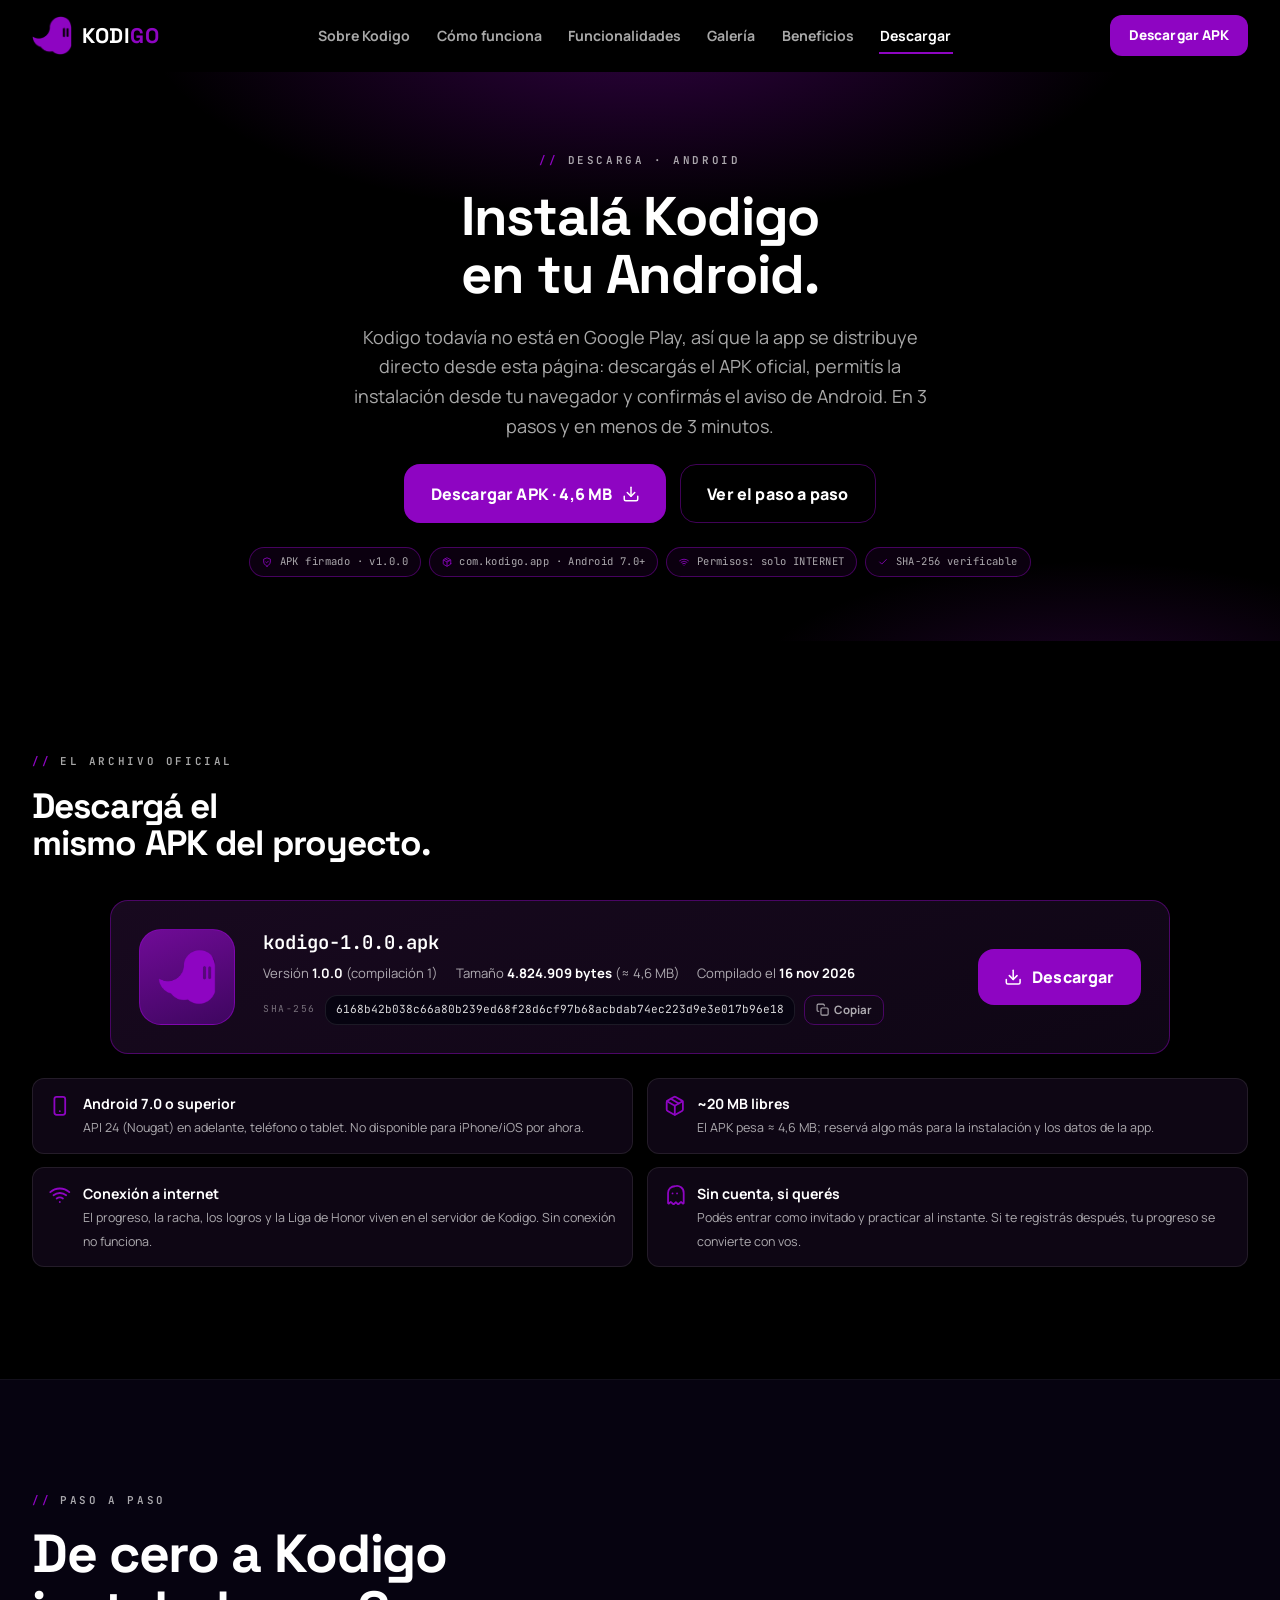
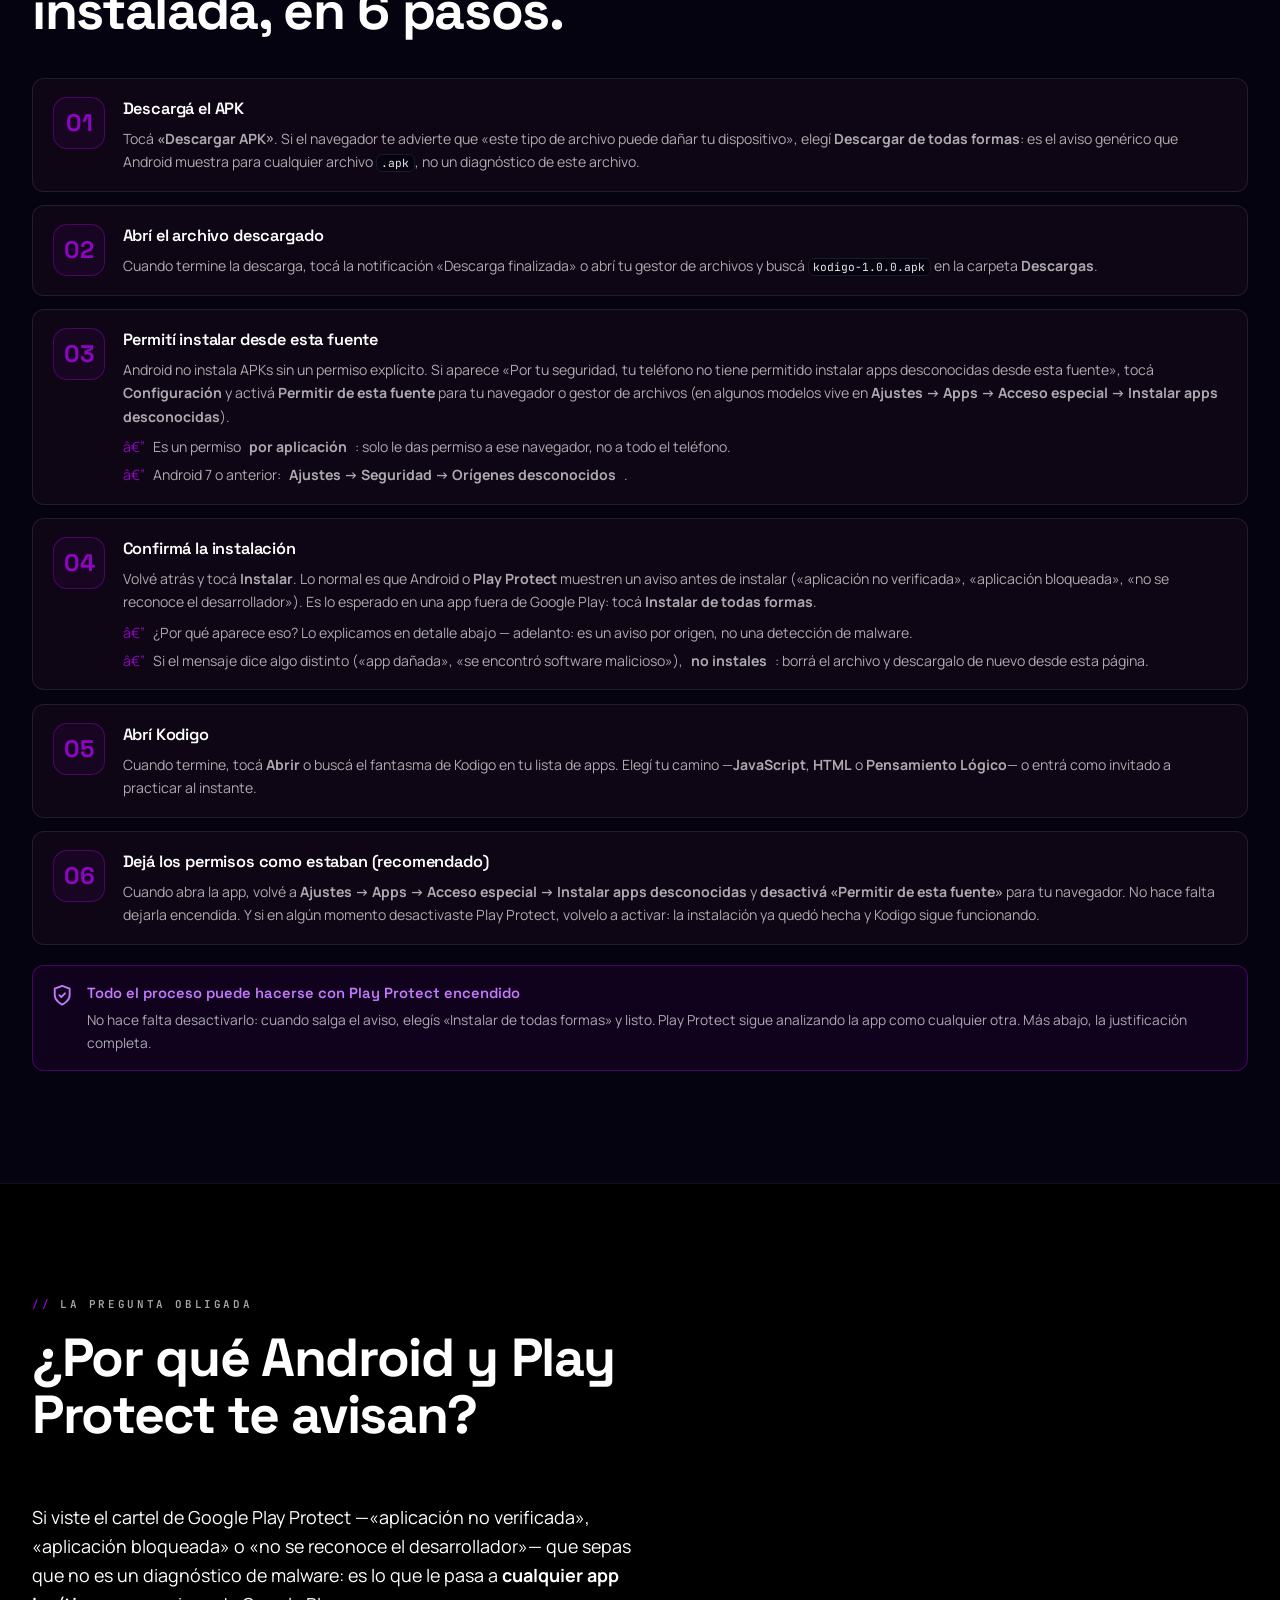
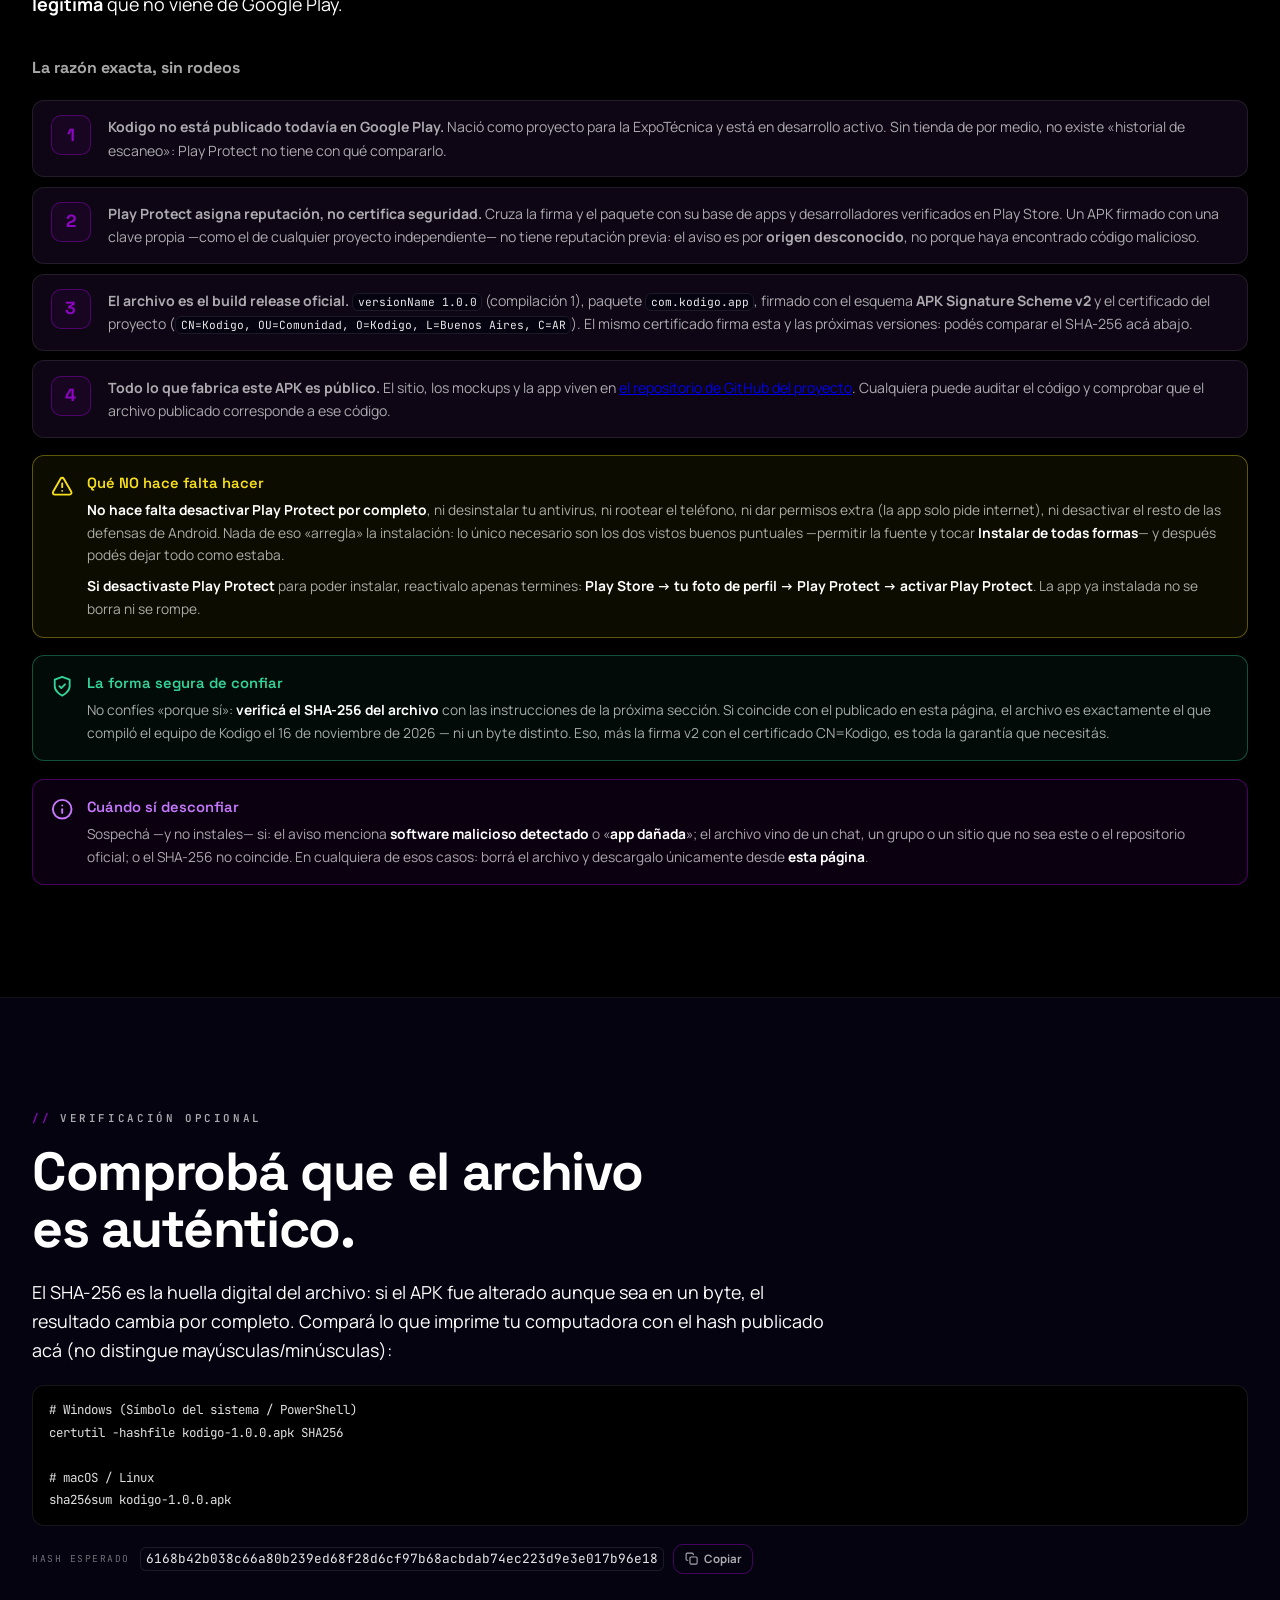
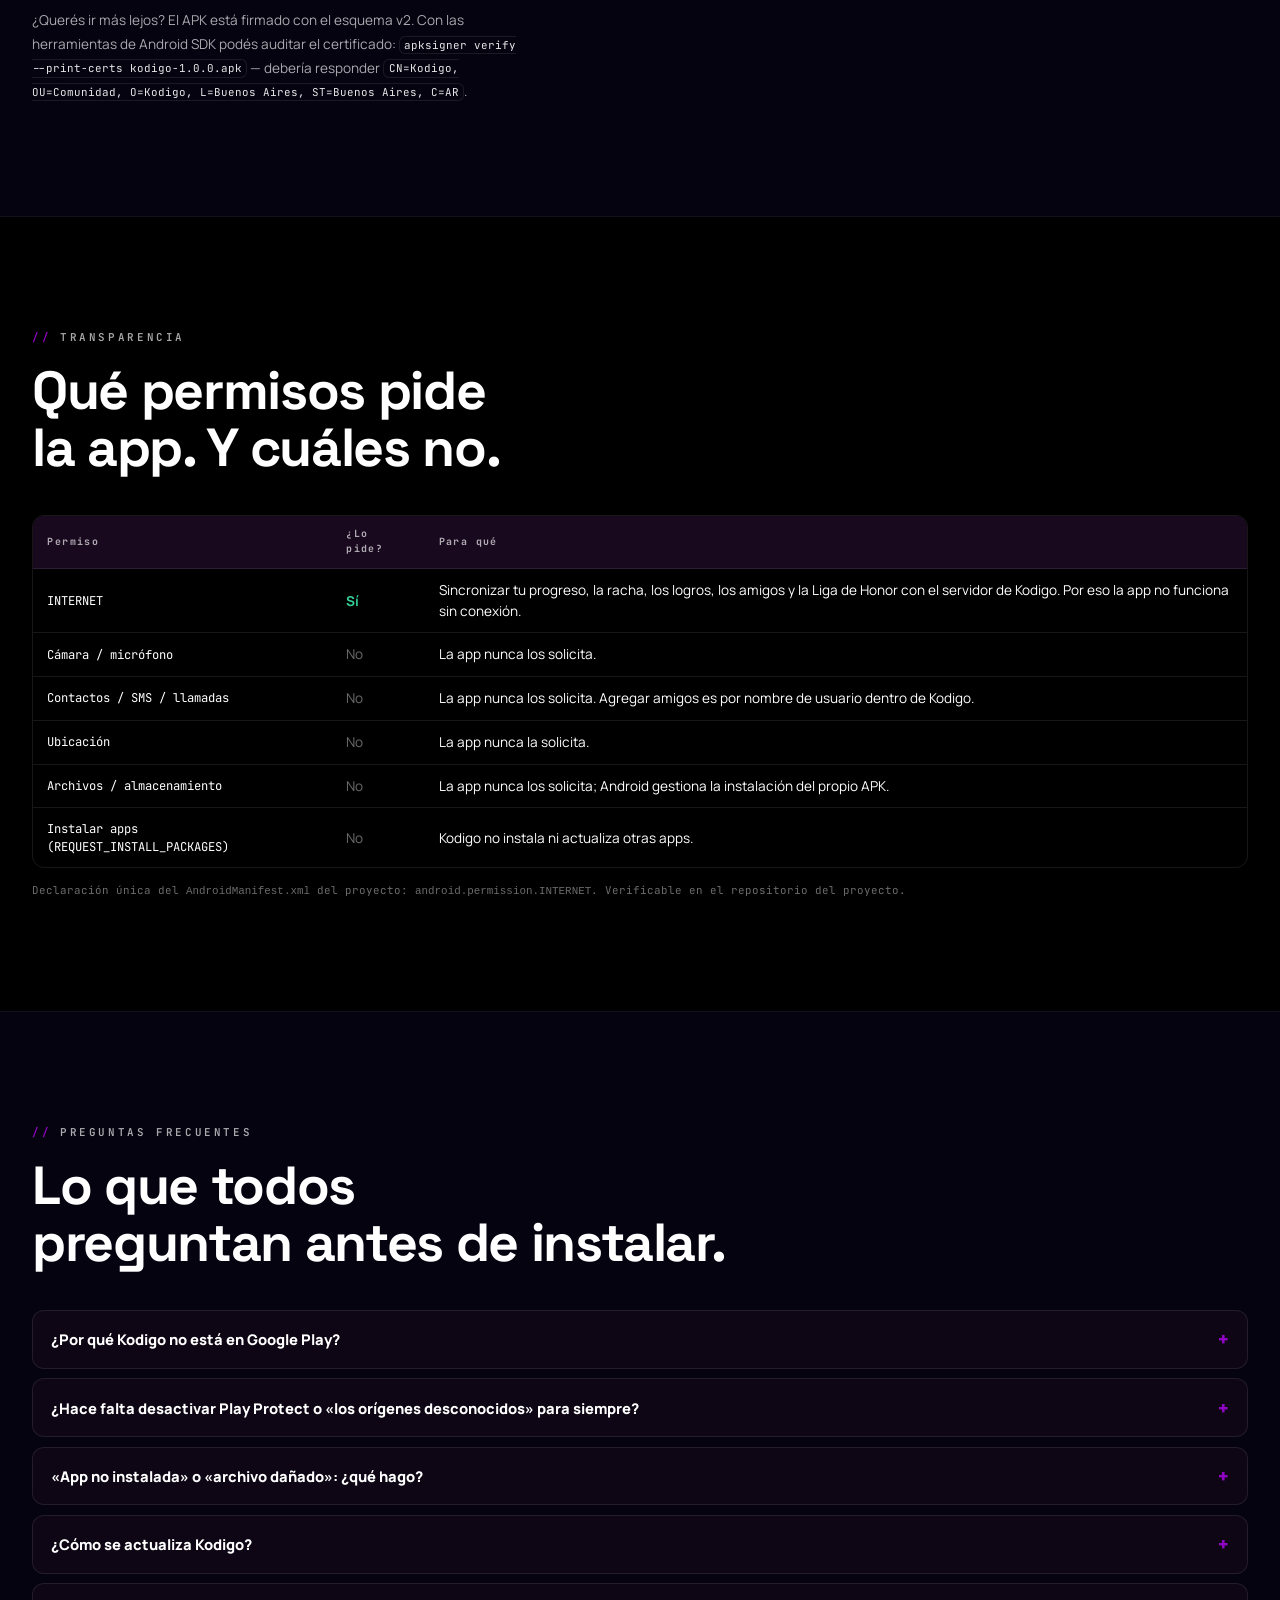
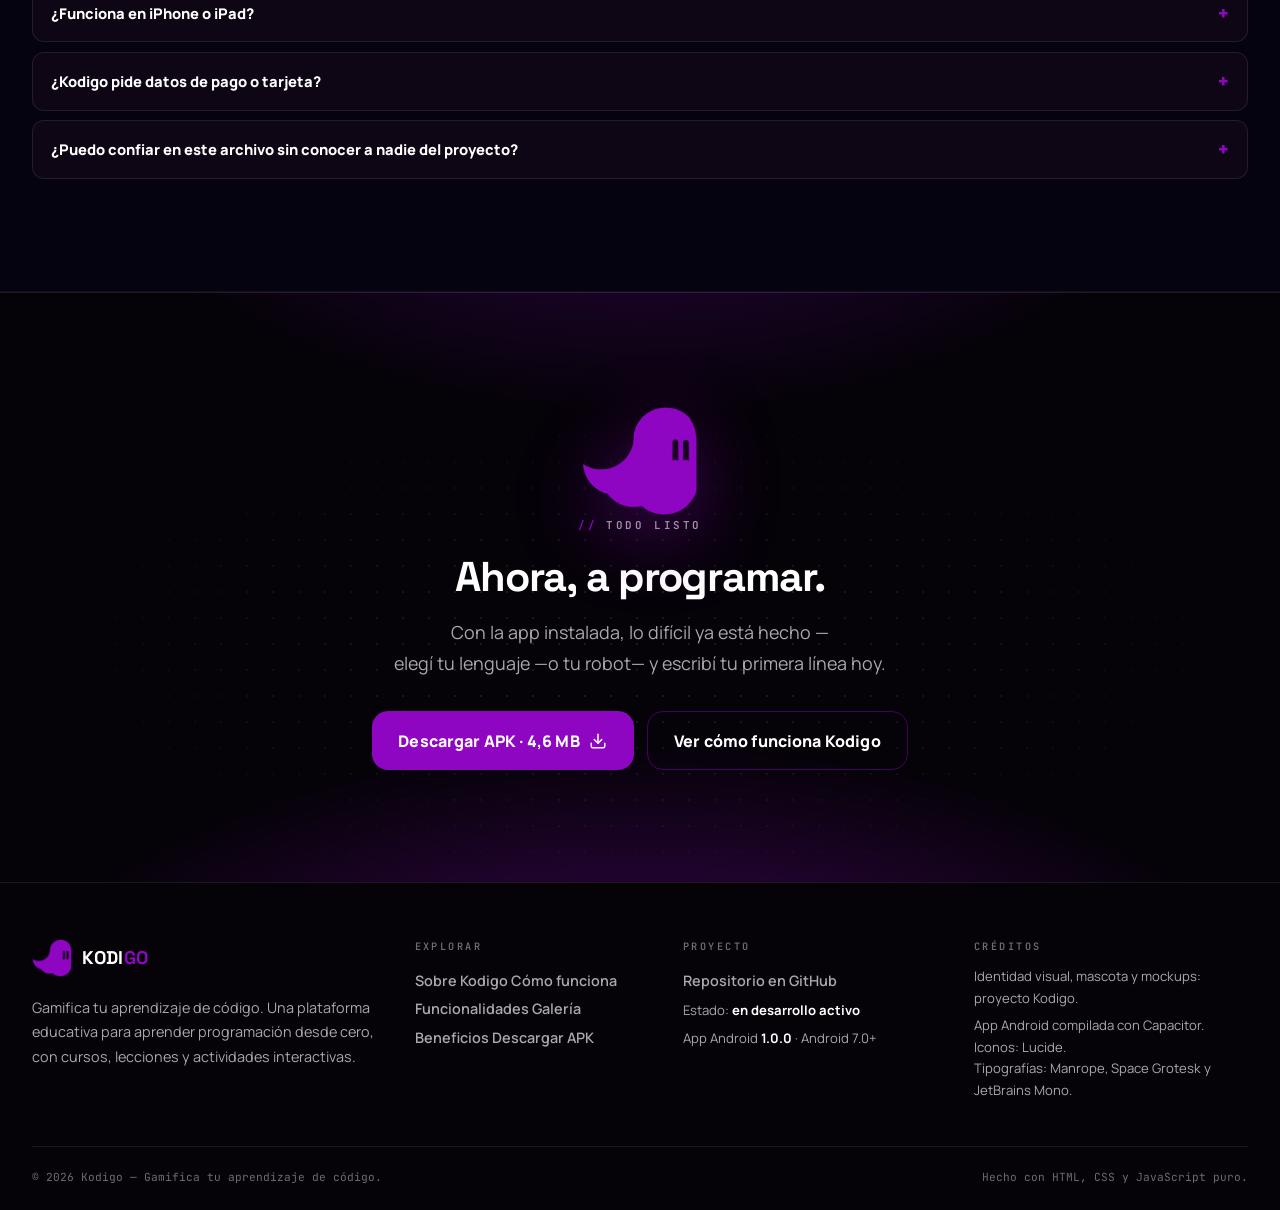
==== descarga.html @ aeedf20e "apk y readme" ====
<!doctype html>
<html lang="es">
  <head>
    <meta charset="utf-8" />
    <meta name="viewport" content="width=device-width, initial-scale=1" />
    <title>Descargar Kodigo para Android — Instalar el APK paso a paso</title>
    <meta
      name="description"
      content="Descargá el APK oficial de Kodigo 1.0.0 para Android y aprendé cómo instalarlo paso a paso: permisos de origen desconocido, aviso de Play Protect y cómo verificarlo con SHA-256."
    />
    <meta name="theme-color" content="#000000" />
    <link rel="icon" type="image/png" href="assets/img/kodigo-ghost.png" />

    <!-- Open Graph -->
    <meta property="og:title" content="Descargar Kodigo para Android — APK 1.0.0" />
    <meta
      property="og:description"
      content="Instalá Kodigo en tu Android en 3 pasos: descargá el APK oficial, permití la instalación desde tu navegador y confirmá el aviso de Play Protect. Incluye SHA-256 del archivo."
    />
    <meta property="og:type" content="website" />
    <meta property="og:image" content="assets/img/kodigo-ghost.png" />

    <!-- Tipografías (mismas que la app: Manrope, Space Grotesk y JetBrains Mono) -->
    <link rel="preconnect" href="https://fonts.googleapis.com" />
    <link rel="preconnect" href="https://fonts.gstatic.com" crossorigin />
    <link
      href="https://fonts.googleapis.com/css2?family=Manrope:wght@400;500;600;700;800&family=JetBrains+Mono:wght@400;600&family=Space+Grotesk:wght@500;600;700&display=swap"
      rel="stylesheet"
    />

    <link rel="stylesheet" href="css/styles.css" />
  </head>

  <body>
    <a class="skip-link" href="#contenido">Saltar al contenido principal</a>

    <!-- ════════════ A. NAVBAR ════════════ -->
    <header class="navbar" id="navbar">
      <div class="container navbar-inner">
        <a class="brand" href="index.html#inicio" aria-label="Kodigo — ir al inicio">
          <img class="brand-ghost" src="assets/img/kodigo-ghost.png" alt="" width="40" height="38" />
          <span class="brand-word">KODI<span>GO</span></span>
        </a>

        <nav class="nav-links" id="nav-links" aria-label="Navegación principal">
          <a href="index.html#sobre">Sobre Kodigo</a>
          <a href="index.html#como-funciona">Cómo funciona</a>
          <a href="index.html#funcionalidades">Funcionalidades</a>
          <a href="index.html#galeria">Galería</a>
          <a href="index.html#beneficios">Beneficios</a>
          <a href="descarga.html" class="is-active" aria-current="page">Descargar</a>
        </nav>

        <div class="nav-actions">
          <a class="btn btn-primary btn-sm nav-cta" href="#apk">Descargar APK</a>
          <button
            class="nav-toggle"
            id="nav-toggle"
            type="button"
            aria-expanded="false"
            aria-controls="nav-links"
            aria-label="Abrir menú"
          >
            <span class="nav-toggle-bar"></span>
            <span class="nav-toggle-bar"></span>
            <span class="nav-toggle-bar"></span>
          </button>
        </div>
      </div>
    </header>

    <main id="contenido">
      <!-- ════════════ B. HERO DE DESCARGA ════════════ -->
      <section class="download-hero" aria-label="Descargar Kodigo para Android">
        <div class="container download-inner">
          <p class="eyebrow eyebrow-center"><span class="eyebrow-mark">//</span> DESCARGA · ANDROID</p>
          <h1 class="download-title">Instalá Kodigo<br />en tu Android.</h1>
          <p class="download-sub">
            Kodigo todavía no está en Google Play, así que la app se distribuye directo desde esta
            página: descargás el APK oficial, permitís la instalación desde tu navegador y confirmás
            el aviso de Android. En 3 pasos y en menos de 3 minutos.
          </p>
          <div class="download-ctas">
            <a class="btn btn-primary btn-lg" href="descargas/kodigo-1.0.0.apk" download="kodigo-1.0.0.apk">
              Descargar APK · 4,6 MB
              <svg width="18" height="18" viewBox="0 0 24 24" fill="none" stroke="currentColor" stroke-width="2" stroke-linecap="round" stroke-linejoin="round" aria-hidden="true"><path d="M21 15v4a2 2 0 0 1-2 2H5a2 2 0 0 1-2-2v-4"/><path d="m7 10 5 5 5-5"/><path d="M12 15V3"/></svg>
            </a>
            <a class="btn btn-ghost btn-lg" href="#pasos">Ver el paso a paso</a>
          </div>
          <ul class="download-badges" aria-label="Garantías del archivo">
            <li class="dl-badge"><i data-lucide="shield-check"></i>APK firmado · v1.0.0</li>
            <li class="dl-badge"><i data-lucide="package"></i>com.kodigo.app · Android 7.0+</li>
            <li class="dl-badge"><i data-lucide="wifi"></i>Permisos: solo INTERNET</li>
            <li class="dl-badge"><i data-lucide="check"></i>SHA-256 verificable</li>
          </ul>
        </div>
      </section>

      <!-- ════════════ C. EL ARCHIVO ════════════ -->
      <section class="section" id="apk" aria-labelledby="apk-title">
        <div class="container">
          <p class="eyebrow"><span class="eyebrow-mark">//</span> EL ARCHIVO OFICIAL</p>
          <h2 class="section-title" id="apk-title" style="font-size: clamp(1.6rem, 3vw, 2.2rem)">Descargá el<br />mismo APK del proyecto.</h2>

          <figure class="file-card">
            <div class="file-icon" aria-hidden="true">
              <img src="assets/img/kodigo-ghost.png" alt="" width="58" height="55" />
            </div>
            <div>
              <p class="file-name">kodigo-1.0.0.apk</p>
              <div class="file-meta">
                <span>Versión <strong>1.0.0</strong> (compilación 1)</span>
                <span>Tamaño <strong>4.824.909 bytes</strong> (≈ 4,6 MB)</span>
                <span>Compilado el <strong>16 nov 2026</strong></span>
              </div>
              <div class="file-hash-row">
                <span class="file-hash-label">SHA-256</span>
                <code class="file-hash" id="apk-hash">6168b42b038c66a80b239ed68f28d6cf97b68acbdab74ec223d9e3e017b96e18</code>
                <button class="copy-btn" type="button" data-copy="6168b42b038c66a80b239ed68f28d6cf97b68acbdab74ec223d9e3e017b96e18" aria-label="Copiar el SHA-256 del APK">
                  <i data-lucide="copy"></i><span class="copy-label">Copiar</span>
                </button>
              </div>
            </div>
            <a class="btn btn-primary btn-lg" href="descargas/kodigo-1.0.0.apk" download="kodigo-1.0.0.apk">
              <i data-lucide="download"></i>
              Descargar
            </a>
          </figure>

          <div class="req-grid" aria-label="Requisitos" style="margin-top: 1.5rem">
            <div class="req-card">
              <i data-lucide="smartphone"></i>
              <div><strong>Android 7.0 o superior</strong><span>API 24 (Nougat) en adelante, teléfono o tablet. No disponible para iPhone/iOS por ahora.</span></div>
            </div>
            <div class="req-card">
              <i data-lucide="package"></i>
              <div><strong>~20 MB libres</strong><span>El APK pesa ≈ 4,6 MB; reservá algo más para la instalación y los datos de la app.</span></div>
            </div>
            <div class="req-card">
              <i data-lucide="wifi"></i>
              <div><strong>Conexión a internet</strong><span>El progreso, la racha, los logros y la Liga de Honor viven en el servidor de Kodigo. Sin conexión no funciona.</span></div>
            </div>
            <div class="req-card">
              <i data-lucide="ghost"></i>
              <div><strong>Sin cuenta, si querés</strong><span>Podés entrar como invitado y practicar al instante. Si te registrás después, tu progreso se convierte con vos.</span></div>
            </div>
          </div>
        </div>
      </section>

      <!-- ════════════ D. PASOS ════════════ -->
      <section class="section section-alt" id="pasos" aria-labelledby="pasos-title">
        <div class="container">
          <p class="eyebrow"><span class="eyebrow-mark">//</span> PASO A PASO</p>
          <h2 class="section-title" id="pasos-title">De cero a Kodigo<br />instalada, en 6 pasos.</h2>

          <ol class="steps" style="margin-top: clamp(1.5rem, 3vw, 2.5rem)">
            <li class="step">
              <span class="step-num">01</span>
              <div>
                <h3>Descargá el APK</h3>
                <p>
                  Tocá <strong>«Descargar APK»</strong>. Si el navegador te advierte que
                  «este tipo de archivo puede dañar tu dispositivo», elegí
                  <strong>Descargar de todas formas</strong>: es el aviso genérico que Android muestra
                  para cualquier archivo <code>.apk</code>, no un diagnóstico de este archivo.
                </p>
              </div>
            </li>
            <li class="step">
              <span class="step-num">02</span>
              <div>
                <h3>Abrí el archivo descargado</h3>
                <p>
                  Cuando termine la descarga, tocá la notificación «Descarga finalizada» o abrí tu
                  gestor de archivos y buscá <code>kodigo-1.0.0.apk</code> en la carpeta
                  <strong>Descargas</strong>.
                </p>
              </div>
            </li>
            <li class="step">
              <span class="step-num">03</span>
              <div>
                <h3>Permití instalar desde esta fuente</h3>
                <p>
                  Android no instala APKs sin un permiso explícito. Si aparece «Por tu seguridad,
                  tu teléfono no tiene permitido instalar apps desconocidas desde esta fuente»,
                  tocá <strong>Configuración</strong> y activá <strong>Permitir de esta fuente</strong>
                  para tu navegador o gestor de archivos (en algunos modelos vive en
                  <strong>Ajustes → Apps → Acceso especial → Instalar apps desconocidas</strong>).
                </p>
                <ul>
                  <li>Es un permiso <strong>por aplicación</strong>: solo le das permiso a ese navegador, no a todo el teléfono.</li>
                  <li>Android 7 o anterior: <strong>Ajustes → Seguridad → Orígenes desconocidos</strong>.</li>
                </ul>
              </div>
            </li>
            <li class="step">
              <span class="step-num">04</span>
              <div>
                <h3>Confirmá la instalación</h3>
                <p>
                  Volvé atrás y tocá <strong>Instalar</strong>. Lo normal es que Android o
                  <strong>Play Protect</strong> muestren un aviso antes de instalar
                  («aplicación no verificada», «aplicación bloqueada», «no se reconoce el
                  desarrollador»). Es lo esperado en una app fuera de Google Play: tocá
                  <strong>Instalar de todas formas</strong>.
                </p>
                <ul>
                  <li>¿Por qué aparece eso? Lo explicamos en detalle abajo — adelanto: es un aviso por origen, no una detección de malware.</li>
                  <li>Si el mensaje dice algo distinto («app dañada», «se encontró software malicioso»), <strong>no instales</strong>: borrá el archivo y descargalo de nuevo desde esta página.</li>
                </ul>
              </div>
            </li>
            <li class="step">
              <span class="step-num">05</span>
              <div>
                <h3>Abrí Kodigo</h3>
                <p>
                  Cuando termine, tocá <strong>Abrir</strong> o buscá el fantasma de Kodigo en tu
                  lista de apps. Elegí tu camino —<strong>JavaScript</strong>, <strong>HTML</strong> o
                  <strong>Pensamiento Lógico</strong>— o entrá como invitado a practicar al instante.
                </p>
              </div>
            </li>
            <li class="step">
              <span class="step-num">06</span>
              <div>
                <h3>Dejá los permisos como estaban (recomendado)</h3>
                <p>
                  Cuando abra la app, volvé a <strong>Ajustes → Apps → Acceso especial → Instalar apps
                  desconocidas</strong> y <strong>desactivá «Permitir de esta fuente»</strong> para tu
                  navegador. No hace falta dejarla encendida. Y si en algún momento desactivaste Play
                  Protect, volvelo a activar: la instalación ya quedó hecha y Kodigo sigue funcionando.
                </p>
              </div>
            </li>
          </ol>

          <div class="callout callout-info" style="margin-top: 1.25rem">
            <i data-lucide="shield-check"></i>
            <div>
              <strong class="callout-title">Todo el proceso puede hacerse con Play Protect encendido</strong>
              <p>
                No hace falta desactivarlo: cuando salga el aviso, elegís «Instalar de todas formas» y
                listo. Play Protect sigue analizando la app como cualquier otra. Más abajo, la
                justificación completa.
              </p>
            </div>
          </div>
        </div>
      </section>

      <!-- ════════════ E. PLAY PROTECT ════════════ -->
      <section class="section" id="play-protect" aria-labelledby="pp-title">
        <div class="container">
          <p class="eyebrow"><span class="eyebrow-mark">//</span> LA PREGUNTA OBLIGADA</p>
          <h2 class="section-title" id="pp-title">¿Por qué Android y Play<br />Protect te avisan?</h2>

          <div class="desc-stack" style="margin-top: clamp(1.5rem, 3vw, 2.5rem)">
            <p class="lead">
              Si viste el cartel de Google Play Protect —«aplicación no verificada», «aplicación
              bloqueada» o «no se reconoce el desarrollador»— que sepas que no es un diagnóstico de
              malware: es lo que le pasa a <strong>cualquier app legítima</strong> que no viene de
              Google Play.
            </p>

            <h3 class="body-text" style="font-size: 1rem; font-family: var(--font-brand)">La razón exacta, sin rodeos</h3>
            <ol class="steps" style="gap: 0.6rem">
              <li class="step" style="grid-template-columns: 40px minmax(0, 1fr); padding: 0.9rem 1.1rem">
                <span class="step-num" style="height: 40px; font-size: 1.1rem; border-radius: 10px">1</span>
                <p><strong>Kodigo no está publicado todavía en Google Play.</strong> Nació como proyecto para la ExpoTécnica y está en desarrollo activo. Sin tienda de por medio, no existe «historial de escaneo»: Play Protect no tiene con qué compararlo.</p>
              </li>
              <li class="step" style="grid-template-columns: 40px minmax(0, 1fr); padding: 0.9rem 1.1rem">
                <span class="step-num" style="height: 40px; font-size: 1.1rem; border-radius: 10px">2</span>
                <p><strong>Play Protect asigna reputación, no certifica seguridad.</strong> Cruza la firma y el paquete con su base de apps y desarrolladores verificados en Play Store. Un APK firmado con una clave propia —como el de cualquier proyecto independiente— no tiene reputación previa: el aviso es por <strong>origen desconocido</strong>, no porque haya encontrado código malicioso.</p>
              </li>
              <li class="step" style="grid-template-columns: 40px minmax(0, 1fr); padding: 0.9rem 1.1rem">
                <span class="step-num" style="height: 40px; font-size: 1.1rem; border-radius: 10px">3</span>
                <p><strong>El archivo es el build release oficial.</strong> <code>versionName 1.0.0</code> (compilación 1), paquete <code>com.kodigo.app</code>, firmado con el esquema <strong>APK Signature Scheme v2</strong> y el certificado del proyecto (<code>CN=Kodigo, OU=Comunidad, O=Kodigo, L=Buenos Aires, C=AR</code>). El mismo certificado firma esta y las próximas versiones: podés comparar el SHA-256 acá abajo.</p>
              </li>
              <li class="step" style="grid-template-columns: 40px minmax(0, 1fr); padding: 0.9rem 1.1rem">
                <span class="step-num" style="height: 40px; font-size: 1.1rem; border-radius: 10px">4</span>
                <p><strong>Todo lo que fabrica este APK es público.</strong> El sitio, los mockups y la app viven en <a href="https://github.com/MaiteVazquez8/KodiGo-website" target="_blank" rel="noopener noreferrer">el repositorio de GitHub del proyecto</a>. Cualquiera puede auditar el código y comprobar que el archivo publicado corresponde a ese código.</p>
              </li>
            </ol>

            <div class="callout callout-warn">
              <i data-lucide="alert-triangle"></i>
              <div>
                <strong class="callout-title">Qué NO hace falta hacer</strong>
                <p>
                  <strong>No hace falta desactivar Play Protect por completo</strong>, ni desinstalar tu
                  antivirus, ni rootear el teléfono, ni dar permisos extra (la app solo pide internet),
                  ni desactivar el resto de las defensas de Android. Nada de eso «arregla» la instalación:
                  lo único necesario son los dos vistos buenos puntuales —permitir la fuente y tocar
                  <strong>Instalar de todas formas</strong>— y después podés dejar todo como estaba.
                </p>
                <p>
                  <strong>Si desactivaste Play Protect</strong> para poder instalar, reactivalo apenas
                  termines: <strong>Play Store → tu foto de perfil → Play Protect → activar Play Protect</strong>.
                  La app ya instalada no se borra ni se rompe.
                </p>
              </div>
            </div>

            <div class="callout callout-safe">
              <i data-lucide="shield-check"></i>
              <div>
                <strong class="callout-title">La forma segura de confiar</strong>
                <p>
                  No confíes «porque sí»: <strong>verificá el SHA-256 del archivo</strong> con las
                  instrucciones de la próxima sección. Si coincide con el publicado en esta página, el
                  archivo es exactamente el que compiló el equipo de Kodigo el 16 de noviembre de 2026 —
                  ni un byte distinto. Eso, más la firma v2 con el certificado CN=Kodigo, es toda la
                  garantía que necesitás.
                </p>
              </div>
            </div>

            <div class="callout callout-info">
              <i data-lucide="info"></i>
              <div>
                <strong class="callout-title">Cuándo sí desconfiar</strong>
                <p>
                  Sospechá —y no instales— si: el aviso menciona <strong>software malicioso detectado</strong>
                  o «<strong>app dañada</strong>»; el archivo vino de un chat, un grupo o un sitio que no sea
                  este o el repositorio oficial; o el SHA-256 no coincide. En cualquiera de esos casos:
                  borrá el archivo y descargalo únicamente desde <strong>esta página</strong>.
                </p>
              </div>
            </div>
          </div>
        </div>
      </section>

      <!-- ════════════ F. VERIFICAR ════════════ -->
      <section class="section section-alt" id="verificar" aria-labelledby="verificar-title">
        <div class="container">
          <p class="eyebrow"><span class="eyebrow-mark">//</span> VERIFICACIÓN OPCIONAL</p>
          <h2 class="section-title" id="verificar-title">Comprobá que el archivo<br />es auténtico.</h2>

          <p class="lead" style="margin-top: 1.25rem; max-width: 72ch">
            El SHA-256 es la huella digital del archivo: si el APK fue alterado aunque sea en un byte,
            el resultado cambia por completo. Compará lo que imprime tu computadora con el hash publicado
            acá (no distingue mayúsculas/minúsculas):
          </p>

          <div class="desc-stack" style="margin-top: 1.25rem">
            <div class="hash-block"># Windows (Símbolo del sistema / PowerShell)
certutil -hashfile kodigo-1.0.0.apk SHA256

# macOS / Linux
sha256sum kodigo-1.0.0.apk</div>

            <div class="file-hash-row" style="margin-top: 0">
              <span class="file-hash-label">HASH ESPERADO</span>
              <code class="file-hash hash-expected">6168b42b038c66a80b239ed68f28d6cf97b68acbdab74ec223d9e3e017b96e18</code>
              <button class="copy-btn" type="button" data-copy="6168b42b038c66a80b239ed68f28d6cf97b68acbdab74ec223d9e3e017b96e18" aria-label="Copiar el SHA-256 esperado">
                <i data-lucide="copy"></i><span class="copy-label">Copiar</span>
              </button>
            </div>

            <p class="body-text" style="font-size: 0.85rem">
              ¿Querés ir más lejos? El APK está firmado con el esquema v2. Con las herramientas de
              Android SDK podés auditar el certificado: <code>apksigner verify --print-certs kodigo-1.0.0.apk</code> —
              debería responder <code>CN=Kodigo, OU=Comunidad, O=Kodigo, L=Buenos Aires, ST=Buenos Aires, C=AR</code>.
            </p>
          </div>
        </div>
      </section>

      <!-- ════════════ G. PERMISOS ════════════ -->
      <section class="section" id="permisos" aria-labelledby="permisos-title">
        <div class="container">
          <p class="eyebrow"><span class="eyebrow-mark">//</span> TRANSPARENCIA</p>
          <h2 class="section-title" id="permisos-title">Qué permisos pide<br />la app. Y cuáles no.</h2>

          <div class="table-scroll" style="margin-top: clamp(1.5rem, 3vw, 2.5rem)">
            <table class="perm-table">
              <thead>
                <tr><th scope="col">Permiso</th><th scope="col">¿Lo pide?</th><th scope="col">Para qué</th></tr>
              </thead>
              <tbody>
                <tr>
                  <td>INTERNET</td>
                  <td class="perm-yes">Sí</td>
                  <td>Sincronizar tu progreso, la racha, los logros, los amigos y la Liga de Honor con el servidor de Kodigo. Por eso la app no funciona sin conexión.</td>
                </tr>
                <tr>
                  <td>Cámara / micrófono</td>
                  <td class="perm-no">No</td>
                  <td>La app nunca los solicita.</td>
                </tr>
                <tr>
                  <td>Contactos / SMS / llamadas</td>
                  <td class="perm-no">No</td>
                  <td>La app nunca los solicita. Agregar amigos es por nombre de usuario dentro de Kodigo.</td>
                </tr>
                <tr>
                  <td>Ubicación</td>
                  <td class="perm-no">No</td>
                  <td>La app nunca la solicita.</td>
                </tr>
                <tr>
                  <td>Archivos / almacenamiento</td>
                  <td class="perm-no">No</td>
                  <td>La app nunca los solicita; Android gestiona la instalación del propio APK.</td>
                </tr>
                <tr>
                  <td>Instalar apps (REQUEST_INSTALL_PACKAGES)</td>
                  <td class="perm-no">No</td>
                  <td>Kodigo no instala ni actualiza otras apps.</td>
                </tr>
              </tbody>
            </table>
          </div>
          <p class="galeria-note" style="margin-top: 0.85rem">Declaración única del <code>AndroidManifest.xml</code> del proyecto: <code>android.permission.INTERNET</code>. Verificable en el repositorio del proyecto.</p>
        </div>
      </section>

      <!-- ════════════ H. FAQ ════════════ -->
      <section class="section section-alt" id="faq" aria-labelledby="faq-title">
        <div class="container">
          <p class="eyebrow"><span class="eyebrow-mark">//</span> PREGUNTAS FRECUENTES</p>
          <h2 class="section-title" id="faq-title">Lo que todos<br />preguntan antes de instalar.</h2>

          <div class="faq" style="margin-top: clamp(1.5rem, 3vw, 2.5rem)">
            <details class="faq-item">
              <summary>¿Por qué Kodigo no está en Google Play?</summary>
              <div class="faq-body">
                Todavía no está publicada. Kodigo nació como proyecto para la ExpoTécnica y está en
                desarrollo activo; hoy se distribuye de forma directa desde esta página. El código, los
                mockups y este sitio son públicos en
                <a href="https://github.com/MaiteVazquez8/KodiGo-website" target="_blank" rel="noopener noreferrer">el repositorio de GitHub</a>,
                así que podés auditar de dónde sale el APK. Cuando la app llegue a Play Store, se va a
                poder instalar desde ahí con actualizaciones automáticas.
              </div>
            </details>

            <details class="faq-item">
              <summary>¿Hace falta desactivar Play Protect o «los orígenes desconocidos» para siempre?</summary>
              <div class="faq-body">
                No. La instalación solo necesita dos vistos buenos puntuales: permitir la instalación
                desde la fuente (tu navegador) y confirmar el aviso con «Instalar de todas formas».
                Después podés desactivar «Permitir de esta fuente» y dejar Play Protect encendido.
                Si lo desactivaste, reactivalo: <strong>Play Store → tu foto → Play Protect → activar Play Protect</strong>.
              </div>
            </details>

            <details class="faq-item">
              <summary>«App no instalada» o «archivo dañado»: ¿qué hago?</summary>
              <div class="faq-body">
                Casi siempre la descarga llegó incompleta: borrá el archivo, descargalo de nuevo desde
                esta página y compará el SHA-256 (instrucciones más arriba). Si el hash no coincide, no
                instales nada. Si coincide y el error persiste, desinstalá una copia anterior de Kodigo
                (mismo paquete <code>com.kodigo.app</code>) y reintentá.
              </div>
            </details>

            <details class="faq-item">
              <summary>¿Cómo se actualiza Kodigo?</summary>
              <div class="faq-body">
                Cuando salga una versión nueva, esta página va a ofrecer el APK actualizado. Descargalo
                e instalalo encima de la versión instalada: Android la reconoce como la misma app
                (mismo <code>com.kodigo.app</code>, mismo certificado) y conserva tu progreso.
                Todavía no hay auto-actualización.
              </div>
            </details>

            <details class="faq-item">
              <summary>¿Funciona en iPhone o iPad?</summary>
              <div class="faq-body">
                No por ahora. El APK es exclusivo de Android 7.0 o superior. iOS está en el radar del
                proyecto, sin fecha.
              </div>
            </details>

            <details class="faq-item">
              <summary>¿Kodigo pide datos de pago o tarjeta?</summary>
              <div class="faq-body">
                No. Kodigo es gratis y la descarga no pide datos de pago en ningún momento. Si alguien
                te pide dinero a cambio de «el APK de Kodigo», es una estafa: solo descargá desde esta
                página o desde el repositorio oficial.
              </div>
            </details>

            <details class="faq-item">
              <summary>¿Puedo confiar en este archivo sin conocer a nadie del proyecto?</summary>
              <div class="faq-body">
                Sí, porque no tenés que creer en nuestra palabra: el SHA-256 del archivo está publicado
                en esta página y el hash del APK que descargues tiene que ser exactamente ese. Además,
                la firma v2 con el certificado <code>CN=Kodigo</code> demuestra que el archivo salió del
                keystore del proyecto y no fue re-empaquetado. Es la misma clase de verificación que se
                aplica a cualquier distribución de software fuera de una tienda oficial.
              </div>
            </details>
          </div>
        </div>
      </section>

      <!-- ════════════ I. CTA FINAL ════════════ -->
      <section class="cta-band" aria-labelledby="descarga-cta-title">
        <div class="cta-glow" aria-hidden="true"></div>
        <div class="container cta-inner">
          <img class="cta-ghost" src="assets/img/fantasma-feliz.png" alt="Fantasma Kodigo feliz, la mascota oficial de Kodigo" width="110" height="105" loading="lazy" />
          <p class="eyebrow eyebrow-center"><span class="eyebrow-mark">//</span> TODO LISTO</p>
          <h2 class="cta-title" id="descarga-cta-title" style="font-size: clamp(1.7rem, 4.2vw, 2.6rem)">Ahora, a programar.</h2>
          <p class="cta-sub">
            Con la app instalada, lo difícil ya está hecho —<br />
            elegí tu lenguaje —o tu robot— y escribí tu primera línea hoy.
          </p>
          <div class="cta-actions">
            <a class="btn btn-primary btn-lg" href="descargas/kodigo-1.0.0.apk" download="kodigo-1.0.0.apk">
              Descargar APK · 4,6 MB
              <svg width="18" height="18" viewBox="0 0 24 24" fill="none" stroke="currentColor" stroke-width="2" stroke-linecap="round" stroke-linejoin="round" aria-hidden="true"><path d="M21 15v4a2 2 0 0 1-2 2H5a2 2 0 0 1-2-2v-4"/><path d="m7 10 5 5 5-5"/><path d="M12 15V3"/></svg>
            </a>
            <a class="btn btn-ghost btn-lg" href="index.html#como-funciona">Ver cómo funciona Kodigo</a>
          </div>
        </div>
      </section>
    </main>

    <!-- ════════════ J. FOOTER ════════════ -->
    <footer class="footer" aria-label="Pie de página">
      <div class="container">
        <div class="footer-grid">
          <div class="footer-brand">
            <a class="brand brand-footer" href="index.html#inicio" aria-label="Kodigo — volver al inicio">
              <img class="brand-ghost" src="assets/img/kodigo-ghost.png" alt="" width="36" height="34" />
              <span class="brand-word">KODI<span>GO</span></span>
            </a>
            <p>Gamifica tu aprendizaje de código. Una plataforma educativa para aprender programación desde cero, con cursos, lecciones y actividades interactivas.</p>
          </div>

          <nav class="footer-col" aria-label="Explorar el sitio">
            <p class="footer-heading">EXPLORAR</p>
            <a href="index.html#sobre">Sobre Kodigo</a>
            <a href="index.html#como-funciona">Cómo funciona</a>
            <a href="index.html#funcionalidades">Funcionalidades</a>
            <a href="index.html#galeria">Galería</a>
            <a href="index.html#beneficios">Beneficios</a>
            <a href="descarga.html">Descargar APK</a>
          </nav>

          <div class="footer-col">
            <p class="footer-heading">PROYECTO</p>
            <a href="https://github.com/MaiteVazquez8/KodiGo-website" target="_blank" rel="noopener noreferrer">Repositorio en GitHub</a>
            <p class="footer-fact">Estado: <strong>en desarrollo activo</strong></p>
            <p class="footer-fact">App Android <strong>1.0.0</strong> · Android 7.0+</p>
          </div>

          <div class="footer-col">
            <p class="footer-heading">CRÉDITOS</p>
            <p class="footer-fact">Identidad visual, mascota y mockups:<br />proyecto Kodigo.</p>
            <p class="footer-fact">App Android compilada con Capacitor.<br />Iconos: Lucide.<br />Tipografías: Manrope, Space Grotesk y JetBrains Mono.</p>
          </div>
        </div>

        <div class="footer-bar">
          <p>© <span id="footer-year">2026</span> Kodigo — Gamifica tu aprendizaje de código.</p>
          <p class="footer-made">Hecho con HTML, CSS y JavaScript puro.</p>
        </div>
      </div>
    </footer>

    <!-- Iconos Lucide vía SVG inline (sin dependencias de interfaz) -->
    <script src="js/lucide-lite.js"></script>
    <script src="js/main.js"></script>
  </body>
</html>
---- css/styles.css ----
/* ============================================================
   KODIGO — styles.css
   Identidad: negro #000000 · violeta oscuro #3E065F
   Violeta #700B97 · Púrpura #8E05C2 (+ blanco y transparencias)
   Estética dark, tecnológica y educativa.
   ============================================================ */

:root {
  --k-black: #000000;
  --k-deep: #3e065f;
  --k-violet: #700b97;
  --k-purple: #8e05c2;

  /* Superficies derivadas del tema real de la app (theme.css) */
  --k-surface: #0e0614;
  --k-surface-2: #18091f;
  --k-surface-3: #1f0b29;
  --k-alt: #060310;

  --k-line: rgba(255, 255, 255, 0.09);
  --k-line-strong: rgba(142, 5, 194, 0.45);
  --k-line-purple: rgba(142, 5, 194, 0.65);

  --k-text: #ffffff;
  --k-text-2: rgba(255, 255, 255, 0.66);
  --k-text-3: rgba(255, 255, 255, 0.42);

  --purple-soft: rgba(142, 5, 194, 0.14);
  --purple-softer: rgba(142, 5, 194, 0.08);

  --radius: 18px;
  --radius-sm: 12px;
  --nav-h: 72px;

  --font-body: 'Manrope', system-ui, -apple-system, sans-serif;
  --font-brand: 'Space Grotesk', 'Manrope', sans-serif;
  --font-mono: 'JetBrains Mono', ui-monospace, SFMono-Regular, Menlo, monospace;

  --ease-out: cubic-bezier(0.22, 1, 0.36, 1);
}

/* ---------- Reset ---------- */
*,
*::before,
*::after {
  box-sizing: border-box;
}

html {
  scroll-behavior: smooth;
  scroll-padding-top: calc(var(--nav-h) + 12px);
  -webkit-text-size-adjust: 100%;
}

body {
  margin: 0;
  background: var(--k-black);
  color: var(--k-text);
  font-family: var(--font-body);
  line-height: 1.5;
  -webkit-font-smoothing: antialiased;
  text-rendering: optimizeLegibility;
  overflow-x: hidden;
}

img {
  max-width: 100%;
}

h1,
h2,
h3,
p,
ol,
ul,
figure,
figcaption,
blockquote {
  margin: 0;
}

ol,
ul {
  padding: 0;
  list-style: none;
}

button {
  font-family: inherit;
}

::selection {
  background: var(--k-purple);
  color: #fff;
}

:focus-visible {
  outline: 2px solid #fff;
  outline-offset: 3px;
  border-radius: 4px;
}

.container {
  width: min(1240px, 100% - clamp(2rem, 5vw, 4rem));
  margin-inline: auto;
}

.no-scroll {
  overflow: hidden;
}

.icon {
  width: 1.15em;
  height: 1.15em;
  flex: none;
}

/* ---------- Accesibilidad: saltar al contenido ---------- */
.skip-link {
  position: absolute;
  left: -9999px;
  top: 0;
  z-index: 100;
  background: var(--k-purple);
  color: #fff;
  padding: 0.75rem 1.25rem;
  border-radius: 0 0 12px 0;
  font-weight: 800;
  text-decoration: none;
}
.skip-link:focus-visible {
  left: 0;
}

/* ---------- Eyebrow ---------- */
.eyebrow {
  display: flex;
  align-items: center;
  gap: 0.55rem;
  font-family: var(--font-mono);
  font-size: 0.68rem;
  font-weight: 600;
  letter-spacing: 0.24em;
  color: var(--k-text-2);
  text-transform: uppercase;
}
.eyebrow-mark {
  color: var(--k-purple);
  font-weight: 600;
}
.eyebrow-center {
  justify-content: center;
}

/* ---------- Botones ---------- */
.btn {
  display: inline-flex;
  align-items: center;
  justify-content: center;
  gap: 0.6rem;
  border: 0;
  border-radius: 14px;
  padding: 0.85rem 1.4rem;
  font-family: var(--font-body);
  font-size: 0.95rem;
  font-weight: 800;
  letter-spacing: 0.01em;
  text-decoration: none;
  color: #fff;
  cursor: pointer;
  transition:
    transform 0.18s var(--ease-out),
    background 0.18s ease,
    border-color 0.18s ease,
    box-shadow 0.18s ease;
  -webkit-tap-highlight-color: transparent;
}
.btn:active {
  transform: scale(0.97);
}
.btn-primary {
  background: var(--k-purple);
}
.btn-primary:hover {
  background: var(--k-violet);
  transform: translateY(-2px);
  box-shadow: 0 12px 32px rgba(142, 5, 194, 0.35);
}
.btn-ghost {
  background: transparent;
  border: 1px solid var(--k-line-strong);
  color: var(--k-text);
}
.btn-ghost:hover {
  border-color: var(--k-purple);
  background: var(--purple-soft);
  transform: translateY(-2px);
}
.btn-lg {
  padding: 1.02rem 1.65rem;
  font-size: 1rem;
  border-radius: 16px;
}
.btn-sm {
  padding: 0.62rem 1.15rem;
  font-size: 0.85rem;
  border-radius: 12px;
}

/* ============================================================
   A. NAVBAR
   ============================================================ */
.navbar {
  position: sticky;
  top: 0;
  z-index: 50;
  height: var(--nav-h);
  background: rgba(0, 0, 0, 0.62);
  backdrop-filter: blur(14px);
  -webkit-backdrop-filter: blur(14px);
  border-bottom: 1px solid transparent;
  transition:
    background 0.25s ease,
    border-color 0.25s ease;
}
.navbar.is-scrolled {
  background: rgba(5, 2, 8, 0.88);
  border-bottom-color: var(--k-line);
}
.navbar-inner {
  height: 100%;
  display: flex;
  align-items: center;
  justify-content: space-between;
  gap: 1.5rem;
}

.brand {
  display: inline-flex;
  align-items: center;
  gap: 0.65rem;
  text-decoration: none;
}
.brand-ghost {
  width: 40px;
  height: auto;
  display: block;
}
.brand-word {
  font-family: var(--font-brand);
  font-weight: 700;
  font-size: 1.32rem;
  letter-spacing: 0.02em;
  color: #fff;
}
.brand-word span {
  color: var(--k-purple);
}

.nav-links {
  display: flex;
  align-items: center;
  gap: 1.45rem;
}
.nav-links a {
  position: relative;
  color: var(--k-text-2);
  text-decoration: none;
  font-size: 0.88rem;
  font-weight: 700;
  padding: 0.35rem 0.1rem;
  transition: color 0.18s ease;
}
.nav-links a::after {
  content: '';
  position: absolute;
  left: 0;
  right: 100%;
  bottom: -2px;
  height: 2px;
  background: var(--k-purple);
  transition: right 0.25s var(--ease-out);
}
.nav-links a:hover {
  color: #fff;
}
.nav-links a:hover::after,
.nav-links a.is-active::after {
  right: 0;
}
.nav-links a.is-active {
  color: #fff;
}

.nav-actions {
  display: flex;
  align-items: center;
  gap: 0.75rem;
}

/* Hamburguesa */
.nav-toggle {
  display: none;
  flex-direction: column;
  align-items: center;
  justify-content: center;
  gap: 5px;
  width: 44px;
  height: 44px;
  border: 1px solid var(--k-line-strong);
  border-radius: 12px;
  background: transparent;
  cursor: pointer;
}
.nav-toggle-bar {
  width: 20px;
  height: 2px;
  background: #fff;
  border-radius: 2px;
  transition:
    transform 0.25s var(--ease-out),
    opacity 0.2s ease;
}
.nav-open .nav-toggle-bar:nth-child(1) {
  transform: translateY(7px) rotate(45deg);
}
.nav-open .nav-toggle-bar:nth-child(2) {
  opacity: 0;
}
.nav-open .nav-toggle-bar:nth-child(3) {
  transform: translateY(-7px) rotate(-45deg);
}

/* ============================================================
   B. HERO
   ============================================================ */
.hero {
  position: relative;
  overflow: hidden;
  background:
    radial-gradient(900px 480px at 50% -160px, rgba(112, 11, 151, 0.38), transparent 66%),
    var(--k-black);
}
.hero-glow {
  position: absolute;
  inset: 0;
  pointer-events: none;
  background:
    radial-gradient(640px 480px at 86% 30%, rgba(62, 6, 95, 0.5), transparent 62%),
    radial-gradient(480px 420px at 12% 78%, rgba(62, 6, 95, 0.35), transparent 60%);
}

.hero-grid {
  position: relative;
  display: grid;
  grid-template-columns: minmax(0, 1.05fr) minmax(0, 0.95fr);
  align-items: center;
  gap: clamp(1.5rem, 4vw, 3rem);
  min-height: calc(100svh - var(--nav-h));
  padding-block: clamp(2rem, 5vh, 4rem);
}

.hero-title {
  margin-top: 1.4rem;
  font-family: var(--font-brand);
  font-weight: 700;
  font-size: clamp(2.45rem, 5.4vw, 4.15rem);
  line-height: 1.04;
  letter-spacing: -0.03em;
  text-wrap: balance;
}
.marker {
  display: inline-block;
  background: var(--k-purple);
  color: #fff;
  padding: 0.03em 0.16em;
  border-radius: 0.16em;
  transform: rotate(-0.8deg);
  box-decoration-break: clone;
  -webkit-box-decoration-break: clone;
}
.marker-alt {
  background: var(--k-violet);
  transform: rotate(0.7deg);
}

.hero-sub {
  margin-top: 1.5rem;
  max-width: 47ch;
  font-size: clamp(1.02rem, 1.35vw, 1.18rem);
  line-height: 1.65;
  color: var(--k-text-2);
}

.hero-ctas {
  display: flex;
  flex-wrap: wrap;
  gap: 0.8rem;
  margin-top: 2rem;
}

.hero-chips {
  display: flex;
  flex-wrap: wrap;
  gap: 0.5rem;
  margin-top: 1.6rem;
}
.hero-chips li {
  display: inline-flex;
  align-items: center;
  gap: 0.45rem;
  font-family: var(--font-mono);
  font-size: 0.7rem;
  letter-spacing: 0.02em;
  color: var(--k-text-2);
  border: 1px solid var(--k-line);
  border-radius: 999px;
  padding: 0.42rem 0.8rem;
}
.hero-chips .icon {
  color: var(--k-purple);
  width: 0.95rem;
  height: 0.95rem;
}

/* --- Composición visual: phones sobre retícula de puntos --- */
.hero-stage {
  position: relative;
  display: grid;
  place-items: center;
  min-height: clamp(400px, 52vh, 560px);
}
.stage-dotgrid {
  position: absolute;
  right: -4%;
  top: 6%;
  width: 78%;
  height: 88%;
  background-image: radial-gradient(rgba(255, 255, 255, 0.17) 1.1px, transparent 1.1px);
  background-size: 20px 20px;
  mask-image: radial-gradient(ellipse 75% 80% at 60% 45%, black 30%, transparent 72%);
  -webkit-mask-image: radial-gradient(ellipse 75% 80% at 60% 45%, black 30%, transparent 72%);
  pointer-events: none;
}

.phone {
  position: relative;
  background: #07030c;
  border: 1px solid var(--k-line-purple);
  border-radius: 34px;
  padding: 7px;
  box-shadow:
    0 34px 70px rgba(0, 0, 0, 0.6),
    inset 0 0 0 1px rgba(255, 255, 255, 0.03);
}
.phone img {
  display: block;
  width: 100%;
  height: auto;
  border-radius: 27px;
}
.phone-main {
  width: clamp(195px, 19.5vw, 248px);
  z-index: 2;
}
.phone-side {
  position: absolute;
  right: 0;
  bottom: 4%;
  width: clamp(152px, 15vw, 198px);
  transform: rotate(4.5deg);
  z-index: 1;
}

.float-chip {
  position: absolute;
  z-index: 3;
  display: flex;
  align-items: center;
  gap: 0.6rem;
  padding: 0.6rem 0.8rem;
  background: rgba(14, 6, 20, 0.9);
  border: 1px solid var(--k-line-strong);
  border-radius: 16px;
  backdrop-filter: blur(8px);
  -webkit-backdrop-filter: blur(8px);
  animation: floaty 5.2s ease-in-out infinite alternate;
}
.float-chip .icon {
  color: #fff;
  background: var(--k-purple);
  border-radius: 10px;
  padding: 0.38rem;
  width: 2.1rem;
  height: 2.1rem;
}
.float-chip strong {
  display: block;
  font-size: 0.82rem;
  line-height: 1.25;
}
.float-chip span {
  display: block;
  font-size: 0.68rem;
  color: var(--k-text-3);
  line-height: 1.35;
  max-width: 15ch;
}
.chip-racha {
  top: 9%;
  left: 1%;
  animation-delay: 0.4s;
}
.chip-xp {
  bottom: 31%;
  left: -1%;
  right: auto;
  animation-delay: 1.6s;
}

.stage-bubble {
  position: absolute;
  z-index: 3;
  left: 0;
  bottom: 13%;
  display: flex;
  align-items: center;
  gap: 0.55rem;
  padding: 0.5rem 0.8rem 0.5rem 0.5rem;
  background: var(--k-surface-2);
  border: 1px solid var(--k-line-strong);
  border-radius: 18px;
  animation: floaty 6s ease-in-out infinite alternate;
  animation-delay: 1s;
}
.stage-bubble span {
  font-family: var(--font-mono);
  font-size: 0.68rem;
  line-height: 1.45;
  color: var(--k-text-2);
}
.stage-bubble img {
  width: 52px;
  height: auto;
}

@keyframes floaty {
  from {
    transform: translateY(0);
  }
  to {
    transform: translateY(-13px);
  }
}

/* --- Ticker del catálogo --- */
.ticker {
  position: relative;
  overflow: hidden;
  border-top: 1px solid var(--k-line);
  border-bottom: 1px solid var(--k-line);
  padding: 0.72rem 0;
  mask-image: linear-gradient(90deg, transparent, black 8%, black 92%, transparent);
  -webkit-mask-image: linear-gradient(90deg, transparent, black 8%, black 92%, transparent);
}
.ticker-track {
  display: flex;
  gap: 1.5rem;
  width: max-content;
  animation: ticker 42s linear infinite;
}
.ticker-track span {
  font-family: var(--font-mono);
  font-size: 0.72rem;
  font-weight: 600;
  letter-spacing: 0.22em;
  color: var(--k-text-3);
  white-space: nowrap;
}
@keyframes ticker {
  from {
    transform: translateX(0);
  }
  to {
    transform: translateX(-50%);
  }
}

/* ============================================================
   Secciones — base
   ============================================================ */
.section {
  padding: clamp(4.5rem, 9vw, 7rem) 0;
}
.section-alt {
  background: var(--k-alt);
  border-top: 1px solid rgba(255, 255, 255, 0.05);
  border-bottom: 1px solid rgba(255, 255, 255, 0.05);
}

.section-title {
  margin-top: 1.1rem;
  font-family: var(--font-brand);
  font-weight: 700;
  font-size: clamp(2rem, 4.4vw, 3.35rem);
  line-height: 1.06;
  letter-spacing: -0.025em;
  text-wrap: balance;
}
.lead {
  margin-top: 1.3rem;
  max-width: 56ch;
  font-size: clamp(1.02rem, 1.4vw, 1.18rem);
  line-height: 1.62;
  color: var(--k-text);
}
.body-text {
  margin-top: 1.1rem;
  max-width: 62ch;
  line-height: 1.75;
  color: var(--k-text-2);
}
.body-text strong {
  color: #fff;
}

/* ============================================================
   C. SOBRE KODIGO
   ============================================================ */
.sobre-grid {
  display: grid;
  grid-template-columns: minmax(0, 1fr) 400px;
  gap: clamp(2.5rem, 6vw, 5rem);
  align-items: start;
}

.pillars {
  margin-top: 1.8rem;
}
.pillars li {
  display: flex;
  align-items: flex-start;
  gap: 0.9rem;
  padding: 0.95rem 0;
  border-top: 1px solid var(--k-line);
}
.pillars li:last-child {
  border-bottom: 1px solid var(--k-line);
}
.pillar-icon {
  display: grid;
  place-items: center;
  width: 42px;
  height: 42px;
  flex: none;
  border-radius: 12px;
  background: var(--k-purple);
  color: #fff;
}
.pillar-icon .icon {
  width: 1.25rem;
  height: 1.25rem;
}
.pillars strong {
  display: block;
  font-size: 0.98rem;
  letter-spacing: -0.01em;
}
.pillars small {
  display: block;
  margin-top: 0.2rem;
  font-size: 0.84rem;
  color: var(--k-text-2);
  line-height: 1.55;
}

.lema {
  margin-top: 1.6rem;
  padding-left: 1.1rem;
  border-left: 3px solid var(--k-purple);
  font-family: var(--font-brand);
  font-size: 1.15rem;
  font-weight: 600;
  letter-spacing: -0.01em;
}
.lema cite {
  display: block;
  margin-top: 0.35rem;
  font-family: var(--font-mono);
  font-style: normal;
  font-weight: 400;
  font-size: 0.68rem;
  letter-spacing: 0.14em;
  text-transform: uppercase;
  color: var(--k-text-3);
}

/* --- Panel del catálogo --- */
.catalog-panel {
  position: sticky;
  top: calc(var(--nav-h) + 1.25rem);
  background: var(--k-surface);
  border: 1px solid var(--k-line);
  border-radius: var(--radius);
  padding: clamp(1.2rem, 2vw, 1.6rem);
}
.catalog-head {
  display: flex;
  align-items: center;
  justify-content: space-between;
  gap: 1rem;
}
.catalog-title {
  font-family: var(--font-mono);
  font-size: 0.66rem;
  font-weight: 600;
  letter-spacing: 0.24em;
  color: var(--k-text-2);
}
.catalog-badge {
  display: inline-flex;
  align-items: center;
  gap: 0.4rem;
  font-family: var(--font-mono);
  font-size: 0.58rem;
  font-weight: 600;
  letter-spacing: 0.18em;
  color: var(--k-text-2);
  border: 1px solid var(--k-line-strong);
  border-radius: 999px;
  padding: 0.32rem 0.62rem;
}
.live-dot {
  width: 7px;
  height: 7px;
  border-radius: 50%;
  background: var(--k-purple);
  animation: pulse 1.8s ease-in-out infinite;
}
@keyframes pulse {
  0%,
  100% {
    box-shadow: 0 0 0 0 rgba(142, 5, 194, 0.55);
  }
  50% {
    box-shadow: 0 0 0 5px rgba(142, 5, 194, 0);
  }
}

.course-grid {
  display: grid;
  grid-template-columns: repeat(auto-fill, minmax(76px, 1fr));
  gap: 0.55rem;
  margin-top: 1.1rem;
}
.course {
  position: relative;
  display: flex;
  flex-direction: column;
  align-items: center;
  justify-content: center;
  gap: 0.35rem;
  padding: 0.62rem 0.3rem 0.55rem;
  border: 1px solid var(--k-line);
  border-radius: 14px;
  background: var(--k-surface-2);
  text-align: center;
}
.course img {
  width: 30px;
  height: 30px;
  object-fit: contain;
}
.course-mono {
  display: grid;
  place-items: center;
  width: 30px;
  height: 30px;
  border: 1px solid var(--k-line);
  border-radius: 9px;
  font-family: var(--font-mono);
  font-size: 0.72rem;
  font-weight: 600;
  color: var(--k-text-2);
}
.course-icon {
  border-color: rgba(216, 180, 254, 0.35);
  color: #d8b4fe;
}
.course-icon .icon {
  width: 17px;
  height: 17px;
}
.course-icon-db {
  border-color: rgba(79, 163, 219, 0.4);
  color: #4fa3db;
}
.course-name {
  font-size: 0.66rem;
  font-weight: 800;
  letter-spacing: 0.01em;
}
.course.is-available {
  border-color: var(--k-line-purple);
  background: var(--purple-soft);
}
.course.is-available img {
  width: 36px;
  height: 36px;
}
.course-state {
  font-family: var(--font-mono);
  font-size: 0.52rem;
  font-weight: 600;
  letter-spacing: 0.14em;
  text-transform: uppercase;
  color: #fff;
  background: var(--k-purple);
  border-radius: 999px;
  padding: 0.18rem 0.5rem;
}
.course.is-locked {
  opacity: 0.36;
}
.course.is-locked .icon {
  position: absolute;
  top: 0.35rem;
  right: 0.35rem;
  width: 0.7rem;
  height: 0.7rem;
  color: var(--k-text-2);
}

.catalog-stats {
  display: grid;
  grid-template-columns: repeat(4, 1fr);
  gap: 0.5rem;
  margin-top: 1.1rem;
  padding-top: 1rem;
  border-top: 1px solid var(--k-line);
}
.catalog-stats div {
  text-align: center;
}
.catalog-stats strong {
  display: block;
  font-family: var(--font-brand);
  font-size: 1.45rem;
  font-weight: 700;
  letter-spacing: -0.02em;
}
.catalog-stats span {
  display: block;
  margin-top: 0.1rem;
  font-size: 0.6rem;
  line-height: 1.4;
  color: var(--k-text-3);
  text-transform: uppercase;
  letter-spacing: 0.05em;
}
.catalog-note {
  margin-top: 1rem;
  font-family: var(--font-mono);
  font-size: 0.66rem;
  line-height: 1.6;
  color: var(--k-text-3);
}

/* ============================================================
   D. CÓMO FUNCIONA — tabs + teléfono
   ============================================================ */
.recorrido {
  display: grid;
  grid-template-columns: minmax(280px, 400px) minmax(0, 1fr);
  gap: clamp(1.5rem, 4vw, 3.5rem);
  margin-top: clamp(2rem, 4vw, 3.2rem);
  align-items: stretch;
}

.recorrido-tabs {
  display: flex;
  flex-direction: column;
  gap: 0.65rem;
}
.recorrido-tab {
  display: flex;
  align-items: center;
  gap: 1rem;
  text-align: left;
  padding: 0.95rem 1rem;
  background: transparent;
  border: 1px solid var(--k-line);
  border-radius: var(--radius-sm);
  color: var(--k-text);
  cursor: pointer;
  transition:
    border-color 0.2s ease,
    background 0.2s ease,
    transform 0.25s var(--ease-out);
}
.recorrido-tab:hover {
  border-color: var(--k-line-strong);
  transform: translateX(6px);
}
.recorrido-tab.is-active {
  border-color: var(--k-purple);
  background: var(--purple-soft);
  transform: translateX(6px);
}
.tab-num {
  flex: none;
  font-family: var(--font-mono);
  font-size: 0.95rem;
  font-weight: 600;
  color: var(--k-text-2);
  border: 1px solid var(--k-line);
  border-radius: 10px;
  padding: 0.4rem 0.55rem;
  transition:
    background 0.2s ease,
    color 0.2s ease,
    border-color 0.2s ease;
}
.recorrido-tab.is-active .tab-num {
  background: var(--k-purple);
  border-color: var(--k-purple);
  color: #fff;
}
.tab-body strong {
  display: block;
  font-size: 0.97rem;
  letter-spacing: -0.01em;
}
.tab-body small {
  display: block;
  margin-top: 0.2rem;
  font-size: 0.78rem;
  color: var(--k-text-3);
  line-height: 1.45;
}

.recorrido-stage {
  background: var(--k-surface);
  border: 1px solid var(--k-line);
  border-radius: var(--radius);
  padding: clamp(1.3rem, 3vw, 2.4rem);
  overflow: hidden;
}
.recorrido-panels {
  position: relative;
}
.recorrido-panel {
  display: flex;
  align-items: center;
  gap: clamp(1.2rem, 3vw, 2.4rem);
}
.recorrido-panel[hidden] {
  display: none;
}
.phone-mid {
  width: clamp(150px, 16vw, 208px);
  flex: none;
}
.panel-tag {
  display: inline-block;
  font-family: var(--font-mono);
  font-size: 0.62rem;
  font-weight: 600;
  letter-spacing: 0.2em;
  color: #fff;
  background: var(--k-purple);
  border-radius: 999px;
  padding: 0.32rem 0.7rem;
}
.recorrido-panel strong {
  display: block;
  margin-top: 0.8rem;
  font-family: var(--font-brand);
  font-size: clamp(1.15rem, 2vw, 1.5rem);
  font-weight: 600;
  letter-spacing: -0.02em;
  line-height: 1.25;
}
.recorrido-panel p {
  margin-top: 0.55rem;
  font-size: 0.92rem;
  line-height: 1.68;
  color: var(--k-text-2);
}

.recorrido-rule {
  display: flex;
  align-items: center;
  flex-wrap: wrap;
  gap: 0.75rem;
  margin-top: 1.6rem;
  padding-top: 1.25rem;
  border-top: 1px dashed rgba(255, 255, 255, 0.16);
}
.mono-label {
  font-family: var(--font-mono);
  font-size: 0.6rem;
  font-weight: 600;
  letter-spacing: 0.22em;
  color: var(--k-text-3);
}
.recorrido-rule code {
  font-family: var(--font-mono);
  font-size: 0.82rem;
  color: #fff;
  background: #000;
  border: 1px solid var(--k-line-strong);
  border-radius: 10px;
  padding: 0.42rem 0.72rem;
}
.rule-examples {
  font-family: var(--font-mono);
  font-size: 0.78rem;
  color: var(--k-text-3);
}

/* ============================================================
   E. FUNCIONALIDADES — bento
   ============================================================ */
.bento {
  display: grid;
  grid-template-columns: repeat(12, 1fr);
  gap: 0.85rem;
  margin-top: clamp(2rem, 4vw, 3rem);
}
.bcell {
  display: flex;
  flex-direction: column;
  gap: 0.55rem;
  padding: clamp(1.1rem, 1.8vw, 1.5rem);
  background: var(--k-surface);
  border: 1px solid var(--k-line);
  border-radius: var(--radius);
  transition:
    transform 0.3s var(--ease-out),
    border-color 0.3s ease;
}
.bcell:hover {
  transform: translateY(-4px);
  border-color: var(--k-line-strong);
}
.bcell-icon {
  display: grid;
  place-items: center;
  width: 44px;
  height: 44px;
  border-radius: 12px;
  background: var(--k-purple);
  color: #fff;
}
.bcell-icon .icon {
  width: 1.3rem;
  height: 1.3rem;
}
.bcell h3 {
  font-family: var(--font-brand);
  font-size: 1.04rem;
  font-weight: 600;
  letter-spacing: -0.01em;
}
.bcell p {
  font-size: 0.875rem;
  line-height: 1.62;
  color: var(--k-text-2);
}
.bcell p strong {
  color: #fff;
}

.bcell-a { grid-column: span 7; }
.bcell-b { grid-column: span 5; }
.bcell-c,
.bcell-d,
.bcell-e,
.bcell-f,
.bcell-g,
.bcell-h { grid-column: span 4; }
.bcell-i,
.bcell-j { grid-column: span 6; }
.bcell-k { grid-column: span 12; }

.chip-row {
  display: flex;
  flex-wrap: wrap;
  gap: 0.4rem;
  margin-top: 0.35rem;
}
.chip-row li {
  font-family: var(--font-mono);
  font-size: 0.62rem;
  letter-spacing: 0.02em;
  color: var(--k-text-2);
  background: var(--purple-softer);
  border: 1px solid var(--k-line-strong);
  border-radius: 999px;
  padding: 0.28rem 0.62rem;
}

.code-block {
  margin-top: auto;
  background: #000;
  border: 1px solid var(--k-line);
  border-radius: var(--radius-sm);
  padding: 0.75rem 0.9rem;
  font-family: var(--font-mono);
  font-size: 0.76rem;
  line-height: 1.75;
  color: rgba(255, 255, 255, 0.88);
  overflow-x: auto;
}

/* Franja transversal ExpoTécnica */
.bcell-k {
  flex-direction: row;
  align-items: center;
  gap: clamp(1rem, 3vw, 2.5rem);
  background: linear-gradient(115deg, var(--k-deep) 0%, var(--k-violet) 58%, var(--k-purple) 115%);
  border: 0;
}
.bcell-k:hover {
  border: 0;
  transform: translateY(-4px);
}
.event-tag {
  display: inline-flex;
  align-items: center;
  gap: 0.45rem;
  flex: none;
  font-family: var(--font-mono);
  font-size: 0.6rem;
  font-weight: 600;
  letter-spacing: 0.2em;
  color: #fff;
  border: 1px solid rgba(255, 255, 255, 0.35);
  border-radius: 999px;
  background: rgba(0, 0, 0, 0.32);
  padding: 0.45rem 0.75rem;
}
.event-body h3 {
  font-size: 1.3rem;
}
.event-body p {
  color: rgba(255, 255, 255, 0.85);
  max-width: 72ch;
}
.event-body p strong {
  color: #fff;
}
.event-mono {
  flex: none;
  margin-left: auto;
  font-family: var(--font-mono);
  font-size: 0.82rem;
  font-weight: 600;
  letter-spacing: 0.3em;
  color: rgba(255, 255, 255, 0.75);
  writing-mode: vertical-rl;
}

/* ============================================================
   F. GALERÍA
   ============================================================ */
.galeria-head {
  display: flex;
  align-items: flex-end;
  justify-content: space-between;
  gap: 2rem;
}
.galeria-nav {
  display: flex;
  align-items: center;
  gap: 1rem;
  flex: none;
}
.galeria-counter {
  font-family: var(--font-mono);
  font-size: 0.82rem;
  color: var(--k-text-3);
}
.galeria-counter span {
  color: #fff;
}
.galeria-arrows {
  display: flex;
  gap: 0.5rem;
}
.icon-btn {
  display: grid;
  place-items: center;
  width: 44px;
  height: 44px;
  border-radius: 50%;
  border: 1px solid var(--k-line-strong);
  background: transparent;
  color: #fff;
  cursor: pointer;
  transition:
    background 0.18s ease,
    border-color 0.18s ease,
    opacity 0.18s ease,
    transform 0.18s ease;
}
.icon-btn:hover {
  background: var(--k-purple);
  border-color: var(--k-purple);
  transform: translateY(-2px);
}
.icon-btn:disabled {
  opacity: 0.28;
  cursor: default;
  transform: none;
}
.icon-btn:disabled:hover {
  background: transparent;
  border-color: var(--k-line-strong);
}

.galeria-progress {
  height: 3px;
  margin-top: 1.4rem;
  background: rgba(255, 255, 255, 0.08);
  border-radius: 999px;
  overflow: hidden;
}
.galeria-progress-fill {
  height: 100%;
  width: 100%;
  background: var(--k-purple);
  border-radius: inherit;
  transform: scaleX(0.06);
  transform-origin: left center;
  transition: transform 0.15s linear;
}

.galeria-track {
  display: flex;
  gap: 1rem;
  overflow-x: auto;
  overscroll-behavior-x: contain;
  scroll-snap-type: x mandatory;
  padding: 1.5rem 0.2rem 0.9rem;
  scrollbar-width: none;
  outline-offset: 6px;
}
.galeria-track::-webkit-scrollbar {
  display: none;
}
.shot {
  flex: 0 0 auto;
  width: clamp(142px, 16.5vw, 192px);
  scroll-snap-align: start;
}
.shot-btn {
  display: block;
  width: 100%;
  padding: 0;
  border: 0;
  background: transparent;
  cursor: zoom-in;
  border-radius: 22px;
}
.shot-btn img {
  display: block;
  width: 100%;
  height: auto;
  border-radius: 21px;
  border: 1px solid var(--k-line-purple);
  box-shadow: 0 16px 36px rgba(0, 0, 0, 0.45);
  transition:
    transform 0.35s var(--ease-out),
    border-color 0.35s ease,
    box-shadow 0.35s ease;
}
.shot-btn:hover img,
.shot-btn:focus-visible img {
  transform: translateY(-8px);
  border-color: var(--k-purple);
  box-shadow: 0 28px 54px rgba(62, 6, 95, 0.55);
}
.shot figcaption {
  margin-top: 0.65rem;
  font-family: var(--font-mono);
  font-size: 0.64rem;
  letter-spacing: 0.06em;
  text-align: center;
  color: var(--k-text-2);
}
.galeria-note {
  margin-top: 0.6rem;
  font-family: var(--font-mono);
  font-size: 0.68rem;
  color: var(--k-text-3);
}

/* --- Lightbox --- */
.lightbox {
  border: 0;
  background: transparent;
  padding: 0;
  max-width: min(400px, 94vw);
  position: relative;
}
.lightbox::backdrop {
  background: rgba(0, 0, 0, 0.84);
  backdrop-filter: blur(6px);
  -webkit-backdrop-filter: blur(6px);
}
.lightbox[open] {
  animation: lightbox-in 0.32s var(--ease-out);
}
@keyframes lightbox-in {
  from {
    opacity: 0;
    transform: scale(0.94) translateY(16px);
  }
  to {
    opacity: 1;
    transform: none;
  }
}
.lightbox-figure {
  margin: 0;
}
.phone-lightbox {
  width: min(280px, 74vw);
  margin-inline: auto;
  border-radius: 40px;
  padding: 8px;
}
.phone-lightbox img {
  border-radius: 32px;
}
.lightbox-caption {
  margin-top: 0.75rem;
  font-family: var(--font-mono);
  font-size: 0.74rem;
  line-height: 1.6;
  text-align: center;
  color: var(--k-text-2);
}
.lightbox-close {
  position: absolute;
  top: -0.55rem;
  right: -0.55rem;
  z-index: 2;
  display: grid;
  place-items: center;
  width: 44px;
  height: 44px;
  border-radius: 50%;
  border: 1px solid var(--k-line-strong);
  background: var(--k-surface-2);
  color: #fff;
  cursor: pointer;
  transition: background 0.18s ease;
}
.lightbox-close:hover {
  background: var(--k-purple);
}

/* ============================================================
   G. BENEFICIOS — lista editorial numerada
   ============================================================ */
.beneficios-grid {
  display: grid;
  grid-template-columns: minmax(260px, 400px) minmax(0, 1fr);
  gap: clamp(2.5rem, 6vw, 5rem);
  align-items: start;
}
.beneficios-aside {
  position: sticky;
  top: calc(var(--nav-h) + 1.25rem);
}
.beneficios-ghost {
  display: block;
  margin-top: 2.2rem;
  width: 148px;
  height: auto;
  filter: drop-shadow(0 18px 34px rgba(142, 5, 194, 0.35));
}

.benefit {
  display: flex;
  gap: 1.5rem;
  padding: 1.35rem 0;
  border-top: 1px solid var(--k-line);
  align-items: flex-start;
}
.benefit:last-child {
  border-bottom: 1px solid var(--k-line);
}
.benefit-num {
  flex: none;
  width: 3ch;
  font-family: var(--font-brand);
  font-weight: 700;
  font-size: 1.7rem;
  line-height: 1.1;
  color: rgba(255, 255, 255, 0.34);
  color: transparent;
  -webkit-text-stroke: 1.1px rgba(255, 255, 255, 0.38);
  letter-spacing: -0.02em;
}
.benefit h3 {
  font-family: var(--font-brand);
  font-size: 1.08rem;
  font-weight: 600;
  letter-spacing: -0.01em;
}
.benefit p {
  margin-top: 0.4rem;
  font-size: 0.92rem;
  line-height: 1.68;
  color: var(--k-text-2);
  max-width: 58ch;
}

/* ============================================================
   H. CTA FINAL
   ============================================================ */
.cta-band {
  position: relative;
  overflow: hidden;
  text-align: center;
  border-top: 1px solid var(--k-line);
  padding: clamp(4.5rem, 9vw, 7rem) 0;
  background:
    radial-gradient(1100px 560px at 50% 135%, rgba(142, 5, 194, 0.5), transparent 62%),
    radial-gradient(900px 480px at 50% -28%, rgba(62, 6, 95, 0.72), transparent 60%),
    #050208;
}
.cta-glow {
  position: absolute;
  inset: 0;
  pointer-events: none;
  background-image: radial-gradient(rgba(255, 255, 255, 0.09) 1px, transparent 1px);
  background-size: 26px 26px;
  mask-image: radial-gradient(ellipse 70% 60% at 50% 60%, black 20%, transparent 75%);
  -webkit-mask-image: radial-gradient(ellipse 70% 60% at 50% 60%, black 20%, transparent 75%);
}
.cta-inner {
  position: relative;
  display: flex;
  flex-direction: column;
  align-items: center;
}
.cta-ghost {
  width: clamp(84px, 10vw, 118px);
  height: auto;
  filter: drop-shadow(0 20px 40px rgba(142, 5, 194, 0.45));
  animation: floaty 4.6s ease-in-out infinite alternate;
}
.cta-title {
  margin-top: 1.3rem;
  font-family: var(--font-brand);
  font-weight: 700;
  font-size: clamp(2.2rem, 5.6vw, 4rem);
  line-height: 1.05;
  letter-spacing: -0.03em;
  text-wrap: balance;
}
.cta-sub {
  margin-top: 1.2rem;
  font-size: clamp(1rem, 1.4vw, 1.15rem);
  line-height: 1.68;
  color: var(--k-text-2);
  max-width: 58ch;
}
.cta-actions {
  display: flex;
  flex-wrap: wrap;
  justify-content: center;
  gap: 0.8rem;
  margin-top: 2.1rem;
}
.cta-terminal {
  display: inline-flex;
  align-items: center;
  gap: 0.6rem;
  margin-top: 2.2rem;
  padding: 0.6rem 1.05rem;
  background: #000;
  border: 1px solid var(--k-line-strong);
  border-radius: 10px;
  font-family: var(--font-mono);
  font-size: 0.88rem;
  color: #fff;
}
.terminal-prompt {
  color: var(--k-purple);
  font-weight: 600;
}
.terminal-cursor {
  display: inline-block;
  width: 0.55em;
  height: 1.05em;
  background: var(--k-purple);
  border-radius: 1px;
  animation: blink 1.1s steps(1) infinite;
}
@keyframes blink {
  50% {
    opacity: 0;
  }
}
.cta-note {
  margin-top: 1rem;
  font-family: var(--font-mono);
  font-size: 0.66rem;
  color: var(--k-text-3);
}

/* ============================================================
   I. FOOTER
   ============================================================ */
.footer {
  background: #050208;
  border-top: 1px solid var(--k-line);
  padding: 3.5rem 0 1.5rem;
}
.footer-grid {
  display: grid;
  grid-template-columns: 1.5fr 1fr 1.1fr 1.2fr;
  gap: 2.5rem;
}
.brand-footer .brand-word {
  font-size: 1.15rem;
}
.footer-brand p {
  margin-top: 0.8rem;
  font-size: 0.9rem;
  line-height: 1.7;
  color: var(--k-text-2);
  max-width: 38ch;
}
.footer-heading {
  font-family: var(--font-mono);
  font-size: 0.64rem;
  font-weight: 600;
  letter-spacing: 0.24em;
  color: var(--k-text-3);
  margin-bottom: 0.75rem;
}
.footer-col a {
  display: inline-block;
  padding: 0.22rem 0;
  font-size: 0.9rem;
  font-weight: 600;
  color: var(--k-text-2);
  text-decoration: none;
  transition: color 0.18s ease;
}
.footer-col a:hover {
  color: #fff;
}
.footer-fact {
  font-size: 0.82rem;
  line-height: 1.65;
  color: var(--k-text-2);
  margin-top: 0.35rem;
}
.footer-fact strong {
  color: #fff;
}
.footer-bar {
  display: flex;
  justify-content: space-between;
  align-items: center;
  flex-wrap: wrap;
  gap: 0.75rem;
  margin-top: 2.75rem;
  padding-top: 1.4rem;
  border-top: 1px solid var(--k-line);
  font-family: var(--font-mono);
  font-size: 0.7rem;
  color: var(--k-text-3);
}

/* ============================================================
   Reveal on scroll
   ============================================================ */
.reveal {
  opacity: 0;
  transform: translateY(26px);
  transition:
    opacity 0.7s ease var(--reveal-delay, 0ms),
    transform 0.7s var(--ease-out) var(--reveal-delay, 0ms);
}
.reveal.is-visible {
  opacity: 1;
  transform: none;
}

/* ============================================================
   Responsive
   ============================================================ */
@media (max-width: 1120px) {
  .sobre-grid {
    grid-template-columns: minmax(0, 1fr) 350px;
  }
  .course-grid {
    grid-template-columns: repeat(auto-fill, minmax(66px, 1fr));
  }
}

@media (max-width: 1024px) {
  .catalog-panel,
  .beneficios-aside {
    position: static;
  }
}

@media (max-width: 980px) {
  /* Navbar → hamburguesa */
  .nav-toggle {
    display: flex;
  }
  .nav-cta {
    display: none;
  }
  .nav-links {
    position: absolute;
    top: calc(var(--nav-h) + 0.6rem);
    right: clamp(0.75rem, 4vw, 1.5rem);
    display: none;
    flex-direction: column;
    align-items: stretch;
    gap: 0.15rem;
    width: min(320px, calc(100vw - 1.5rem));
    padding: 0.7rem;
    background: var(--k-surface);
    border: 1px solid var(--k-line-strong);
    border-radius: var(--radius-sm);
    box-shadow: 0 26px 54px rgba(0, 0, 0, 0.6);
  }
  .nav-open .nav-links {
    display: flex;
  }
  .nav-links a {
    display: block;
    padding: 0.72rem 0.8rem;
    border-radius: 10px;
    font-size: 0.95rem;
  }
  .nav-links a::after {
    display: none;
  }
  .nav-links a:hover,
  .nav-links a.is-active {
    background: var(--purple-soft);
  }

  /* Hero → columna */
  .hero-grid {
    grid-template-columns: 1fr;
    min-height: 0;
    gap: 2.2rem;
    padding-block: 2.5rem 3rem;
  }
  .hero-sub {
    max-width: 60ch;
  }
  .hero-stage {
    min-height: 0;
    height: auto;
  }
  .phone-main {
    width: clamp(158px, 34vw, 210px);
  }
  .phone-side {
    width: clamp(124px, 27vw, 165px);
    right: 4%;
  }
  .stage-bubble {
    bottom: 4%;
    left: 0;
  }
  .chip-xp {
    bottom: 30%;
  }

  /* Bloques principales → columna */
  .sobre-grid,
  .beneficios-grid {
    grid-template-columns: 1fr;
  }
  .beneficios-ghost {
    display: none;
  }

  /* Recorrido → pestañas horizontales + panel vertical */
  .recorrido {
    grid-template-columns: 1fr;
  }
  .recorrido-tabs {
    flex-direction: row;
    overflow-x: auto;
    scroll-snap-type: x mandatory;
    padding-bottom: 0.35rem;
    scrollbar-width: none;
  }
  .recorrido-tabs::-webkit-scrollbar {
    display: none;
  }
  .recorrido-tab {
    flex: 0 0 auto;
    scroll-snap-align: start;
    min-width: 225px;
    transform: none !important;
  }
  .recorrido-panel {
    flex-direction: column;
    text-align: center;
    gap: 1.3rem;
  }
  .phone-mid {
    width: clamp(150px, 38vw, 195px);
  }
  .recorrido-rule {
    justify-content: center;
    text-align: center;
  }

  /* Bento → 6 cols */
  .bcell-a,
  .bcell-b {
    grid-column: span 12;
  }
  .bcell-c,
  .bcell-d,
  .bcell-e,
  .bcell-f,
  .bcell-g,
  .bcell-h {
    grid-column: span 6;
  }
  .bcell-i,
  .bcell-j {
    grid-column: span 12;
  }
  .bcell-k {
    flex-direction: column;
    text-align: center;
    align-items: center;
  }
  .event-mono {
    display: none;
  }
  .event-body p {
    margin-inline: auto;
  }

  .galeria-head {
    flex-direction: column;
    align-items: flex-start;
    gap: 1.25rem;
  }

  .footer-grid {
    grid-template-columns: 1fr 1fr;
  }
  .footer-brand {
    grid-column: span 2;
  }
}

@media (max-width: 560px) {
  .container {
    width: calc(100% - 2rem);
  }
  .brand-word {
    font-size: 1.15rem;
  }
  .hero-ctas .btn {
    width: 100%;
  }
  .hero-title {
    font-size: clamp(2.1rem, 10.5vw, 2.6rem);
  }
  .hero-chips li {
    font-size: 0.62rem;
    padding: 0.36rem 0.65rem;
  }
  .stage-bubble span {
    font-size: 0.6rem;
  }
  .float-chip {
    padding: 0.42rem 0.6rem;
    gap: 0.45rem;
  }
  .float-chip strong {
    font-size: 0.7rem;
  }
  .float-chip span {
    font-size: 0.58rem;
  }
  .chip-racha {
    left: -2%;
    top: -6%;
  }
  /* Simplificar la composición: el chip de XP y la burbuja se ocultan */
  .chip-xp,
  .stage-bubble {
    display: none;
  }
  .catalog-stats {
    grid-template-columns: repeat(2, 1fr);
    row-gap: 0.9rem;
  }
  .bcell-c,
  .bcell-d,
  .bcell-e,
  .bcell-f,
  .bcell-g,
  .bcell-h {
    grid-column: span 12;
  }
  .course-grid {
    grid-template-columns: repeat(auto-fill, minmax(60px, 1fr));
  }
  .footer-grid {
    grid-template-columns: 1fr;
  }
  .footer-brand {
    grid-column: auto;
  }
  .footer-bar {
    flex-direction: column;
    align-items: flex-start;
  }
  .benefit {
    gap: 1rem;
  }
  .benefit-num {
    font-size: 1.3rem;
  }
}

/* ============================================================
   prefers-reduced-motion — respetar la preferencia del usuario
   ============================================================ */
@media (prefers-reduced-motion: reduce) {
  html {
    scroll-behavior: auto;
  }
  *,
  *::before,
  *::after {
    animation-duration: 0.001s !important;
    animation-iteration-count: 1 !important;
    transition-duration: 0.001s !important;
  }
  .reveal {
    opacity: 1 !important;
    transform: none !important;
  }
  .ticker-track {
    animation: none !important;
  }
}


/* ============================================================
   K. DESCARGA â€” pÃ¡gina descarga.html
   ============================================================ */

/* Hero de la descarga */
.download-hero {
  position: relative;
  overflow: hidden;
  padding: clamp(3rem, 7vw, 5rem) 0 clamp(2.5rem, 5vw, 4rem);
  background:
    radial-gradient(ellipse 60% 55% at 50% -10%, rgba(142, 5, 194, 0.35), transparent 65%),
    radial-gradient(ellipse 45% 40% at 85% 110%, rgba(112, 11, 151, 0.28), transparent 60%);
}
.download-inner {
  display: flex;
  flex-direction: column;
  align-items: center;
  gap: 1.15rem;
  text-align: center;
}
.download-title {
  font-family: var(--font-brand);
  font-weight: 700;
  font-size: clamp(2.1rem, 5.6vw, 3.4rem);
  line-height: 1.08;
  letter-spacing: -0.02em;
  text-wrap: balance;
}
.download-sub {
  max-width: 56ch;
  color: var(--k-text-2);
  font-size: clamp(1rem, 1.6vw, 1.13rem);
  line-height: 1.65;
}
.download-ctas {
  display: flex;
  flex-wrap: wrap;
  justify-content: center;
  gap: 0.85rem;
  margin-top: 0.25rem;
}
.download-badges {
  display: flex;
  flex-wrap: wrap;
  justify-content: center;
  gap: 0.5rem;
  margin-top: 0.35rem;
}
.dl-badge {
  display: inline-flex;
  align-items: center;
  gap: 0.45rem;
  font-family: var(--font-mono);
  font-size: 0.66rem;
  letter-spacing: 0.04em;
  color: var(--k-text-2);
  background: var(--purple-softer);
  border: 1px solid var(--k-line-strong);
  border-radius: 999px;
  padding: 0.38rem 0.75rem;
}
.dl-badge .icon {
  width: 0.95em;
  height: 0.95em;
  color: var(--k-purple);
}

/* Tarjeta del archivo APK */
.file-card {
  max-width: 1060px;
  margin: clamp(1.5rem, 3vw, 2.5rem) auto 0;
  display: grid;
  grid-template-columns: auto minmax(0, 1fr) auto;
  align-items: center;
  gap: clamp(1rem, 3vw, 1.75rem);
  background: linear-gradient(160deg, var(--k-surface-2), var(--k-surface));
  border: 1px solid var(--k-line-strong);
  border-radius: var(--radius);
  padding: clamp(1.25rem, 2.5vw, 1.75rem);
  box-shadow: 0 24px 60px rgba(0, 0, 0, 0.45);
}
.file-icon {
  display: grid;
  place-items: center;
  width: clamp(72px, 10vw, 96px);
  height: clamp(72px, 10vw, 96px);
  border-radius: 22px;
  background: linear-gradient(160deg, var(--k-violet) 0%, var(--k-deep) 100%);
  border: 1px solid var(--k-line-purple);
}
.file-icon img {
  width: 62%;
  height: auto;
}
.file-name {
  font-family: var(--font-mono);
  font-size: clamp(1rem, 2vw, 1.18rem);
  font-weight: 600;
  overflow-wrap: anywhere;
}
.file-meta {
  display: flex;
  flex-wrap: wrap;
  gap: 0.35rem 1.1rem;
  margin-top: 0.4rem;
  font-size: 0.82rem;
  color: var(--k-text-2);
}
.file-meta strong {
  color: #fff;
}
.file-hash-row {
  display: flex;
  flex-wrap: wrap;
  align-items: center;
  gap: 0.6rem;
  margin-top: 0.7rem;
}
.file-hash-label {
  font-family: var(--font-mono);
  font-size: 0.6rem;
  letter-spacing: 0.16em;
  color: var(--k-text-3);
}
.file-hash {
  font-family: var(--font-mono);
  font-size: 0.7rem;
  color: rgba(255, 255, 255, 0.85);
  background: var(--k-alt);
  border: 1px solid var(--k-line);
  border-radius: var(--radius-sm);
  padding: 0.35rem 0.6rem;
  overflow-wrap: anywhere;
}
.copy-btn {
  display: inline-flex;
  align-items: center;
  gap: 0.35rem;
  background: transparent;
  border: 1px solid var(--k-line-strong);
  border-radius: 10px;
  color: var(--k-text-2);
  font-size: 0.72rem;
  font-weight: 700;
  padding: 0.4rem 0.65rem;
  cursor: pointer;
  transition:
    border-color 0.18s ease,
    color 0.18s ease,
    background 0.18s ease;
}
.copy-btn:hover {
  border-color: var(--k-purple);
  color: #fff;
  background: var(--purple-soft);
}

/* Grillas de contenido de la pÃ¡gina */
.desc-stack {
  display: flex;
  flex-direction: column;
  gap: 1.1rem;
}

/* Requisitos */
.req-grid {
  display: grid;
  grid-template-columns: repeat(2, minmax(0, 1fr));
  gap: 0.85rem;
}
.req-card {
  background: var(--k-surface);
  border: 1px solid var(--k-line);
  border-radius: var(--radius-sm);
  padding: 0.9rem 1rem;
  display: flex;
  gap: 0.75rem;
  align-items: flex-start;
}
.req-card .icon {
  color: var(--k-purple);
  width: 1.35rem;
  height: 1.35rem;
  margin-top: 0.1rem;
}
.req-card strong {
  display: block;
  font-size: 0.88rem;
}
.req-card span {
  font-size: 0.78rem;
  color: var(--k-text-2);
  line-height: 1.5;
}

/* Pasos del tutorial */
.steps {
  display: flex;
  flex-direction: column;
  gap: 0.85rem;
}
.step {
  display: grid;
  grid-template-columns: 52px minmax(0, 1fr);
  gap: 1.1rem;
  background: var(--k-surface);
  border: 1px solid var(--k-line);
  border-radius: var(--radius-sm);
  padding: 1.1rem 1.25rem;
}
.step-num {
  font-family: var(--font-brand);
  font-weight: 700;
  font-size: 1.5rem;
  line-height: 1;
  color: var(--k-purple);
  border: 1px solid var(--k-line-strong);
  border-radius: 14px;
  display: grid;
  place-items: center;
  height: 52px;
  background: var(--purple-softer);
}
.step h3 {
  font-family: var(--font-brand);
  font-size: 1.02rem;
  font-weight: 600;
  letter-spacing: -0.01em;
  margin-bottom: 0.35rem;
}
.step p,
.step li {
  font-size: 0.88rem;
  color: var(--k-text-2);
  line-height: 1.65;
}
.step ul {
  margin-top: 0.45rem;
  display: flex;
  flex-direction: column;
  gap: 0.3rem;
}
.step li {
  display: flex;
  gap: 0.5rem;
  align-items: flex-start;
}
.step li::before {
  content: 'â€”';
  color: var(--k-purple);
  flex: none;
}
.step code,
.desc-stack code {
  font-family: var(--font-mono);
  font-size: 0.8em;
  background: var(--k-alt);
  border: 1px solid var(--k-line);
  border-radius: 6px;
  padding: 0.1em 0.4em;
  color: rgba(255, 255, 255, 0.9);
}

/* Callouts */
.callout {
  display: flex;
  gap: 0.85rem;
  align-items: flex-start;
  border-radius: var(--radius-sm);
  border: 1px solid;
  padding: 1rem 1.15rem;
}
.callout .icon {
  width: 1.4rem;
  height: 1.4rem;
  flex: none;
  margin-top: 0.15rem;
}
.callout strong.callout-title {
  display: block;
  font-size: 0.92rem;
  margin-bottom: 0.3rem;
  font-family: var(--font-brand);
  font-weight: 600;
}
.callout p {
  font-size: 0.86rem;
  line-height: 1.65;
  color: var(--k-text-2);
}
.callout p + p {
  margin-top: 0.5rem;
}
.callout strong {
  color: #fff;
}
.callout-warn {
  border-color: rgba(247, 223, 30, 0.35);
  background: rgba(247, 223, 30, 0.05);
}
.callout-warn .icon,
.callout-warn strong.callout-title {
  color: #f7df1e;
}
.callout-safe {
  border-color: rgba(52, 211, 153, 0.35);
  background: rgba(52, 211, 153, 0.05);
}
.callout-safe .icon,
.callout-safe strong.callout-title {
  color: #34d399;
}
.callout-info {
  border-color: var(--k-line-strong);
  background: var(--purple-softer);
}
.callout-info .icon,
.callout-info strong.callout-title {
  color: #c678ff;
}

/* Tabla de permisos */
.table-scroll {
  overflow-x: auto;
  border: 1px solid var(--k-line);
  border-radius: var(--radius-sm);
}
.perm-table {
  width: 100%;
  border-collapse: collapse;
  font-size: 0.85rem;
  min-width: 560px;
}
.perm-table th,
.perm-table td {
  text-align: left;
  padding: 0.7rem 0.9rem;
  border-bottom: 1px solid var(--k-line);
}
.perm-table th {
  font-family: var(--font-mono);
  font-size: 0.62rem;
  letter-spacing: 0.14em;
  color: var(--k-text-2);
  background: var(--k-surface-2);
}
.perm-table tr:last-child td {
  border-bottom: 0;
}
.perm-table td:first-child {
  font-family: var(--font-mono);
  font-size: 0.76rem;
}
.perm-yes {
  color: #34d399;
  font-weight: 700;
}
.perm-no {
  color: var(--k-text-3);
}

/* Bloque hash + comandos */
.hash-block {
  background: #000;
  border: 1px solid var(--k-line);
  border-radius: var(--radius-sm);
  padding: 0.85rem 1rem;
  font-family: var(--font-mono);
  font-size: 0.78rem;
  line-height: 1.8;
  color: rgba(255, 255, 255, 0.88);
  overflow-x: auto;
  white-space: pre;
}
.hash-expected {
  overflow-wrap: anywhere;
  white-space: normal;
  word-break: break-all;
}

/* FAQ */
.faq {
  display: flex;
  flex-direction: column;
  gap: 0.6rem;
}
.faq-item {
  background: var(--k-surface);
  border: 1px solid var(--k-line);
  border-radius: var(--radius-sm);
  overflow: hidden;
}
.faq-item summary {
  cursor: pointer;
  list-style: none;
  display: flex;
  align-items: center;
  justify-content: space-between;
  gap: 1rem;
  padding: 0.95rem 1.15rem;
  font-weight: 800;
  font-size: 0.92rem;
}
.faq-item summary::-webkit-details-marker {
  display: none;
}
.faq-item summary::after {
  content: '+';
  flex: none;
  font-family: var(--font-mono);
  font-size: 1.1rem;
  color: var(--k-purple);
}
.faq-item[open] summary::after {
  content: 'â€“';
}
.faq-item summary:hover {
  background: var(--purple-softer);
}
.faq-body {
  padding: 0.75rem 1.15rem 1rem;
  font-size: 0.86rem;
  line-height: 1.65;
  color: var(--k-text-2);
  border-top: 1px solid var(--k-line);
}
.faq-body a {
  color: #c678ff;
}

/* Banda "nuevo curso" (bento index) */
.bcell-l {
  grid-column: span 12;
  flex-direction: row;
  align-items: center;
  gap: clamp(1rem, 3vw, 2.5rem);
  background: linear-gradient(115deg, #12061c 0%, var(--k-deep) 55%, #1f0b29 115%);
  border: 1px solid var(--k-line-strong);
}
.bcell-l:hover {
  border-color: var(--k-line-purple);
}
.robot-tag {
  display: inline-flex;
  align-items: center;
  gap: 0.45rem;
  flex: none;
  font-family: var(--font-mono);
  font-size: 0.6rem;
  font-weight: 600;
  letter-spacing: 0.2em;
  color: #f7df1e;
  border: 1px solid rgba(247, 223, 30, 0.35);
  border-radius: 999px;
  background: rgba(247, 223, 30, 0.08);
  padding: 0.45rem 0.75rem;
}
.robot-body h3 {
  font-size: 1.18rem;
}
.robot-body p {
  color: var(--k-text-2);
  max-width: 72ch;
}
.robot-cta {
  flex: none;
  margin-left: auto;
}

/* Responsive descarga */
@media (max-width: 980px) {
  .req-grid {
    grid-template-columns: repeat(2, minmax(0, 1fr));
  }
  .file-card {
    grid-template-columns: auto minmax(0, 1fr);
  }
  .file-card .btn {
    grid-column: 1 / -1;
    justify-self: start;
  }
  .bcell-l {
    flex-direction: column;
    text-align: center;
    align-items: center;
  }
  .robot-cta {
    margin-left: 0;
  }
  .robot-body p {
    margin-inline: auto;
  }
}
@media (max-width: 560px) {
  .req-grid {
    grid-template-columns: 1fr;
  }
  .download-ctas .btn {
    width: 100%;
  }
  .step {
    grid-template-columns: 40px minmax(0, 1fr);
    gap: 0.8rem;
    padding: 1rem;
  }
  .step-num {
    height: 40px;
    font-size: 1.1rem;
    border-radius: 10px;
  }
  .file-card {
    grid-template-columns: 1fr;
    text-align: left;
  }
  .file-icon {
    width: 64px;
    height: 64px;
  }
}
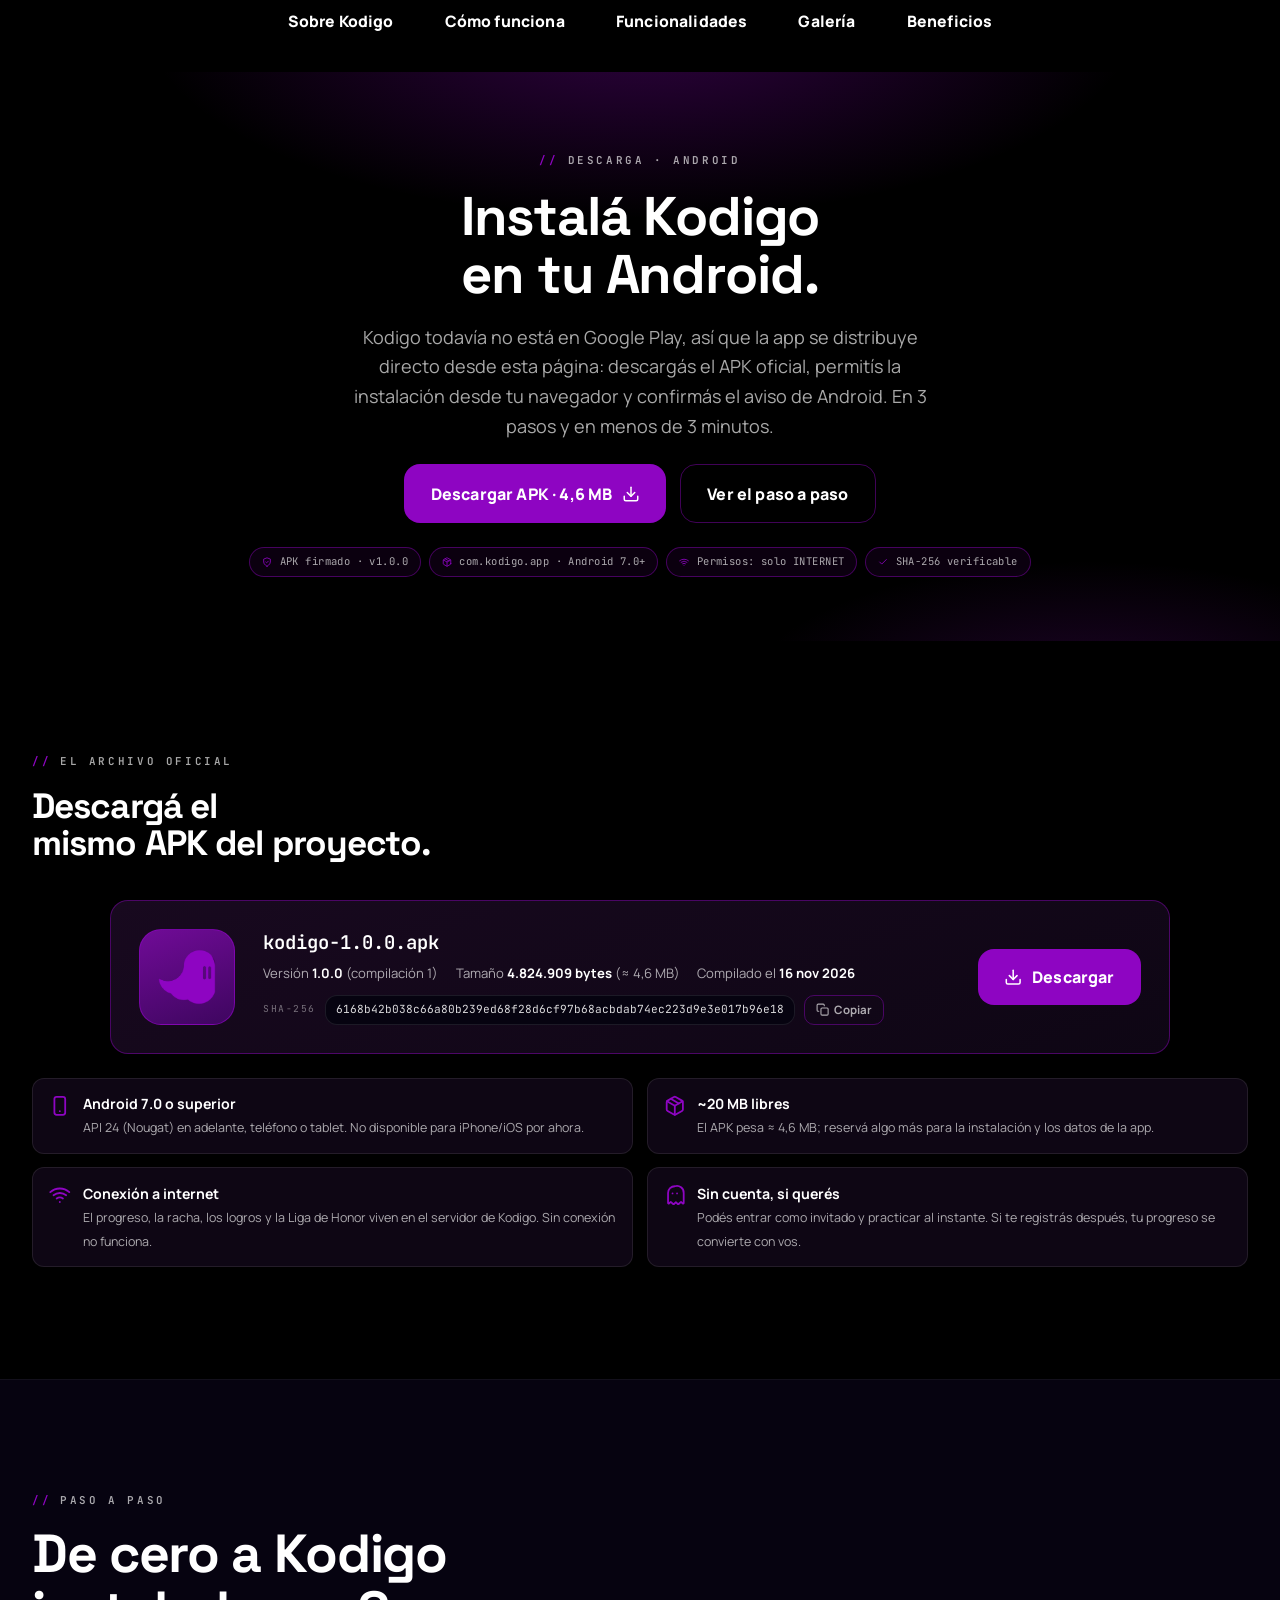
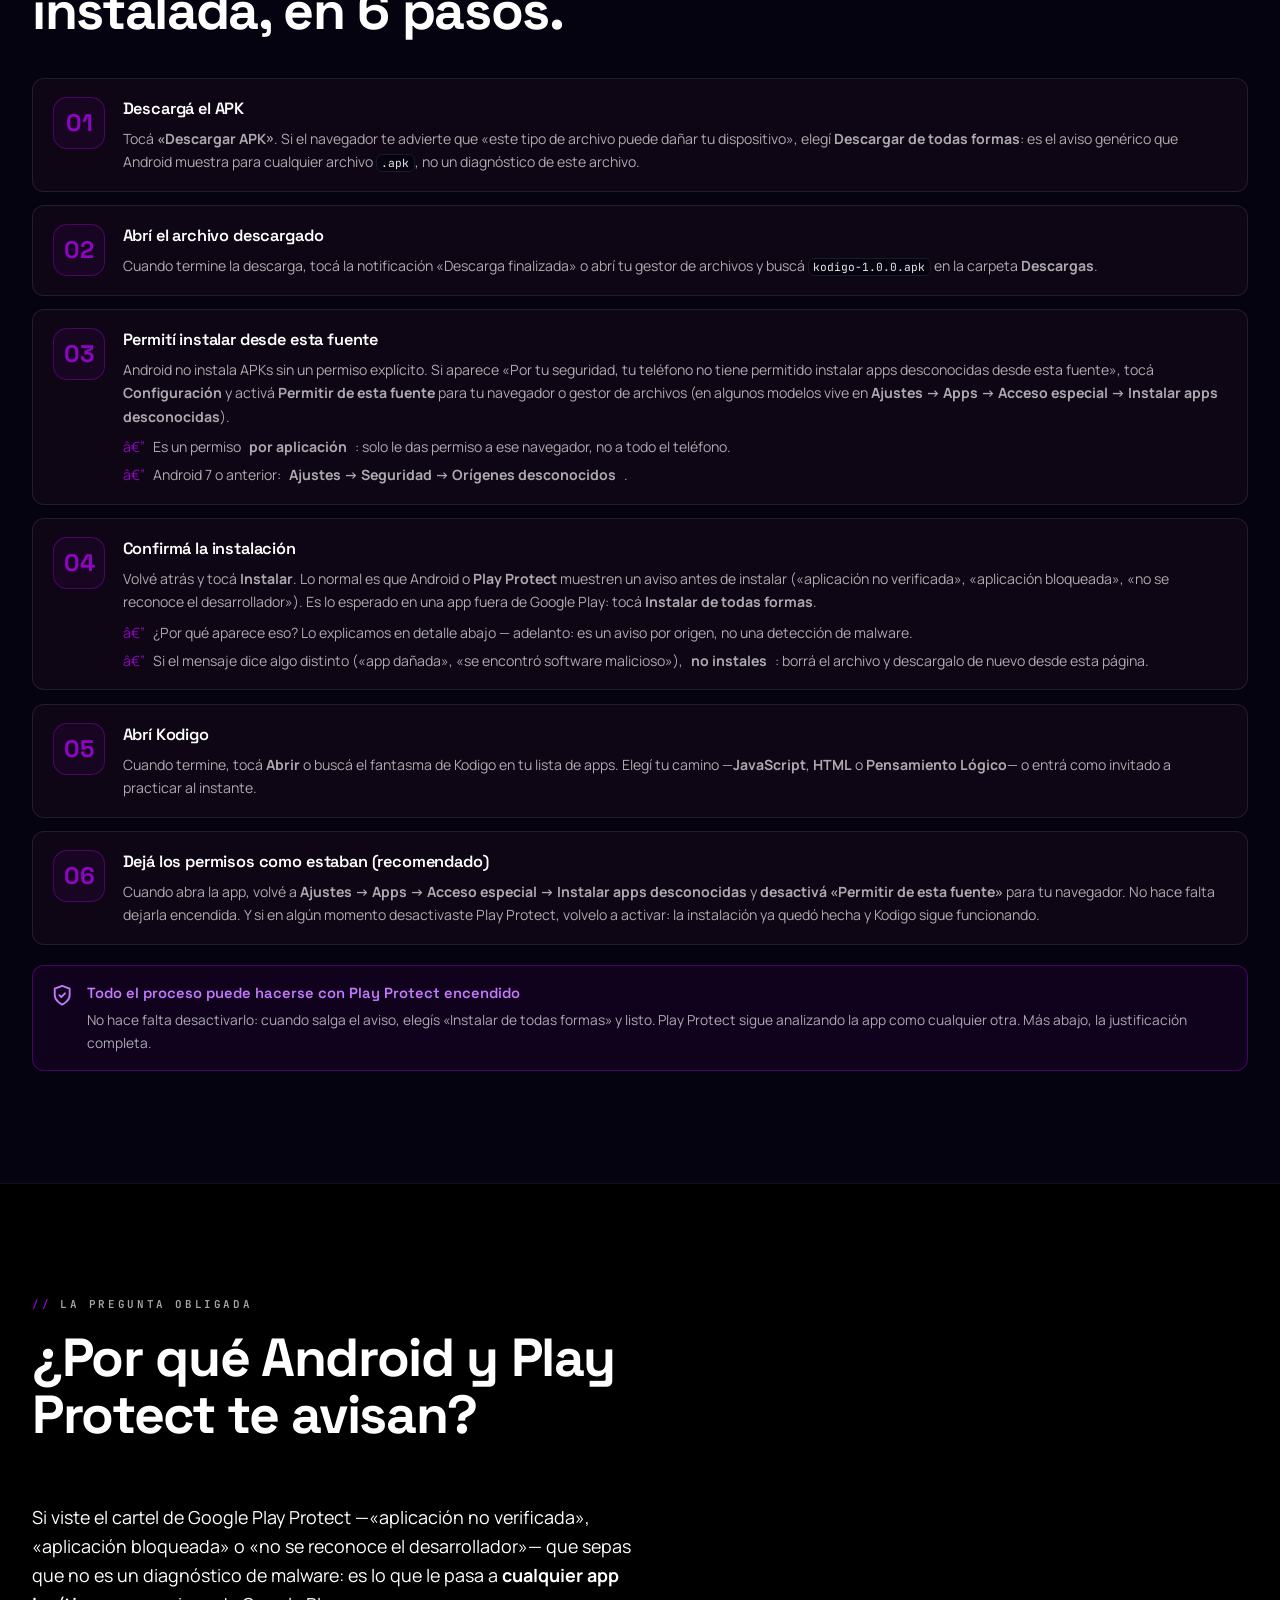
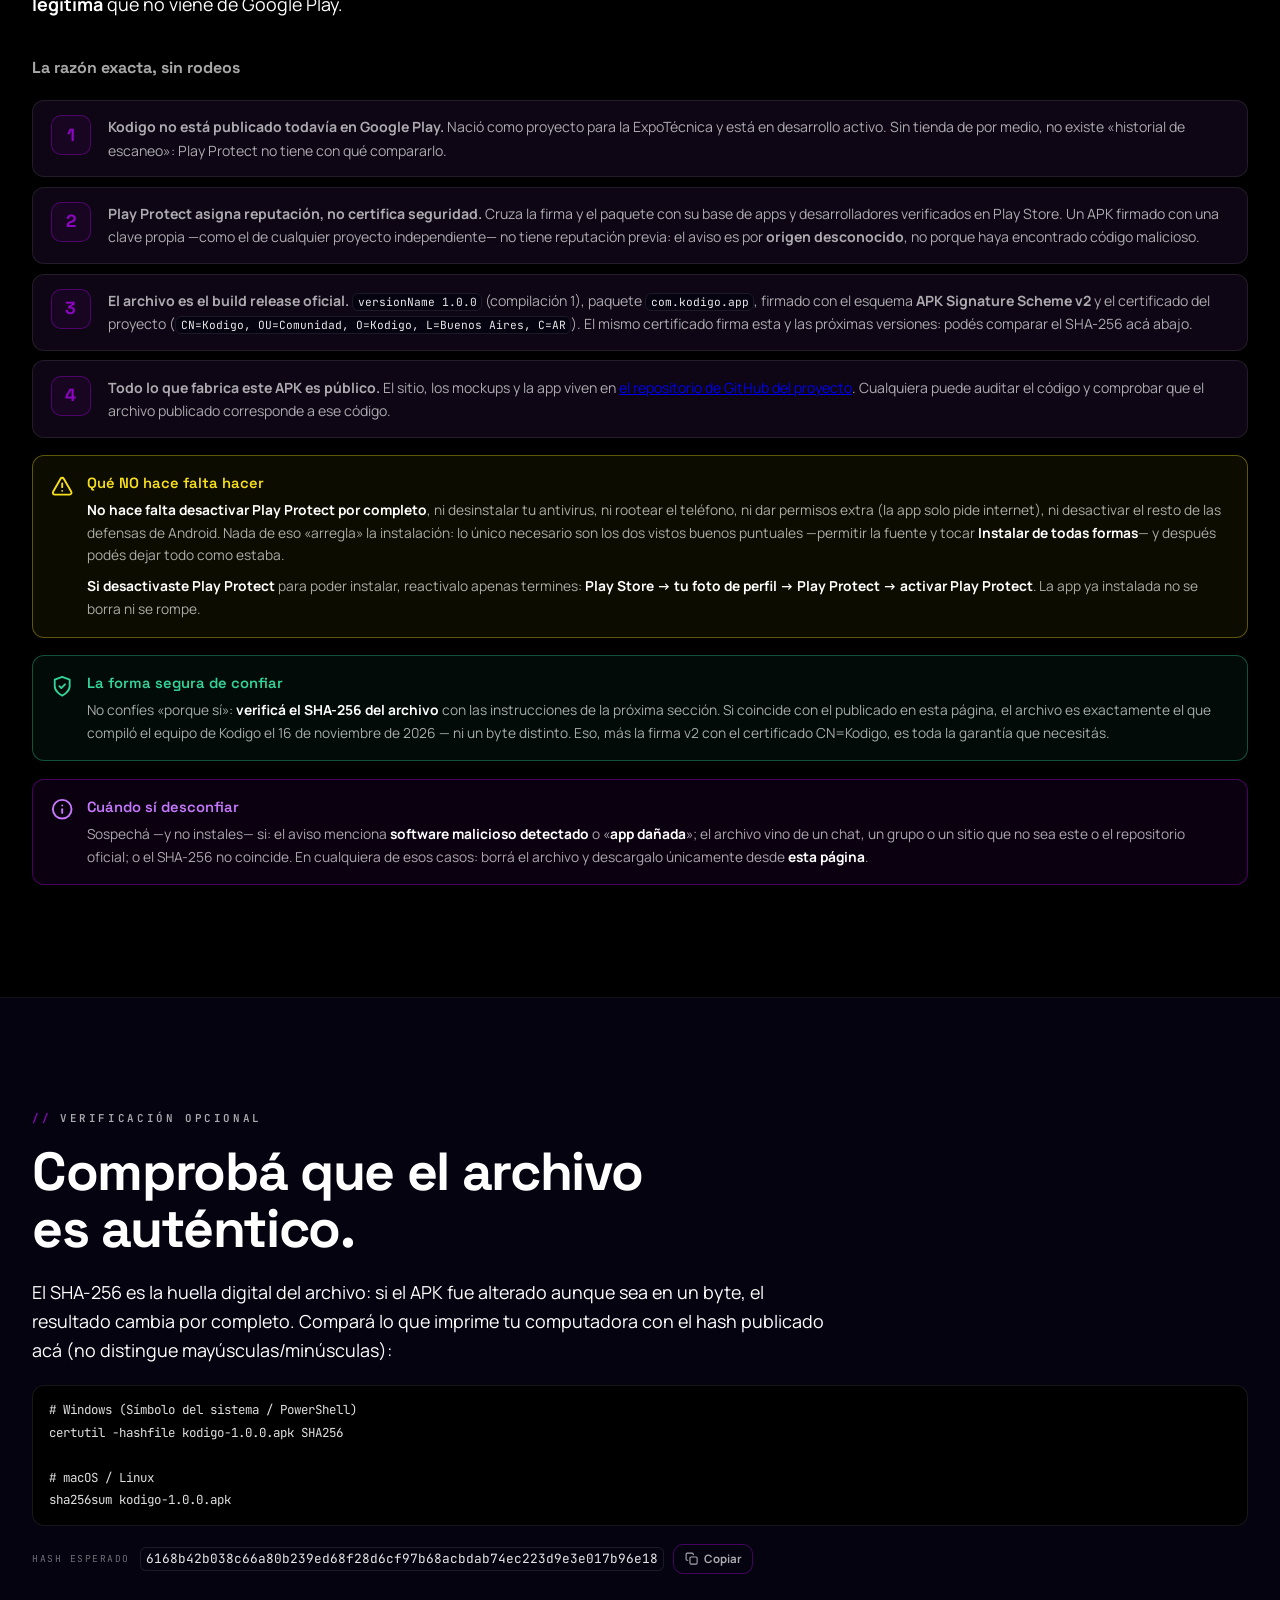
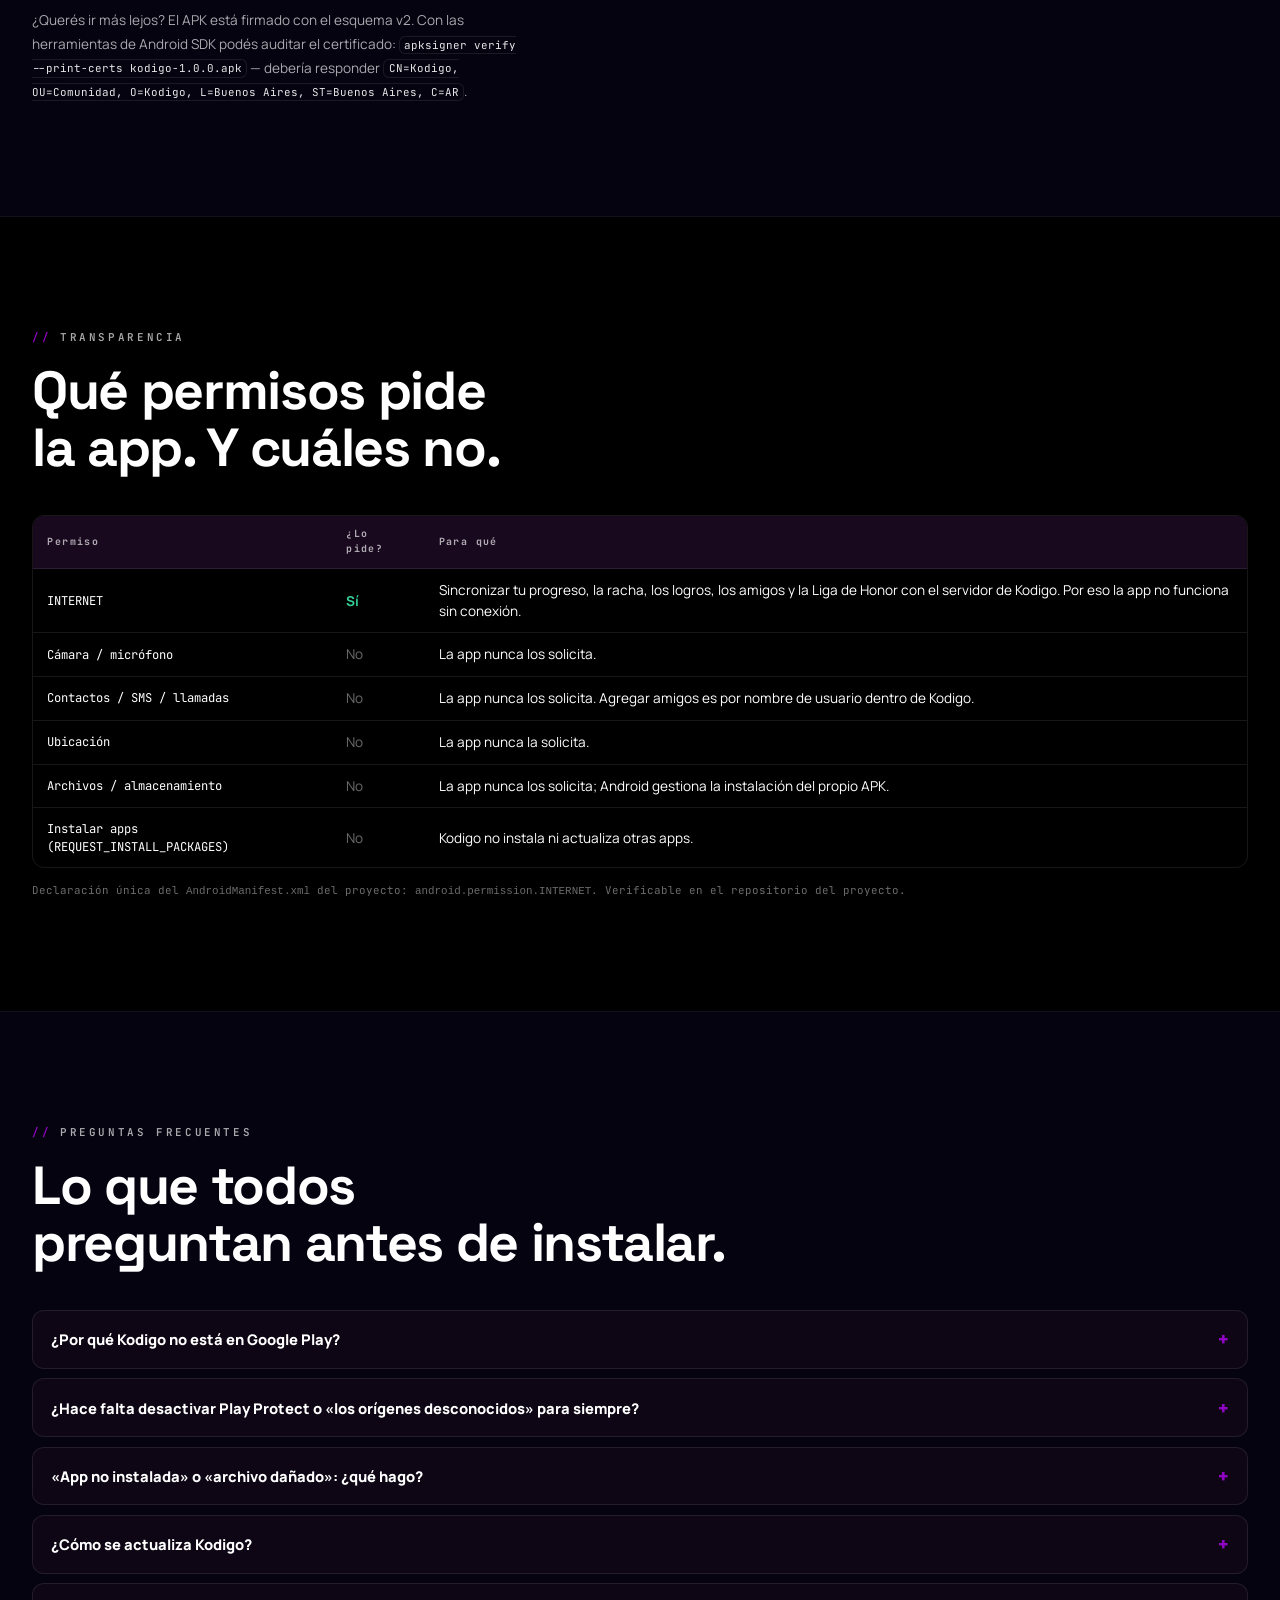
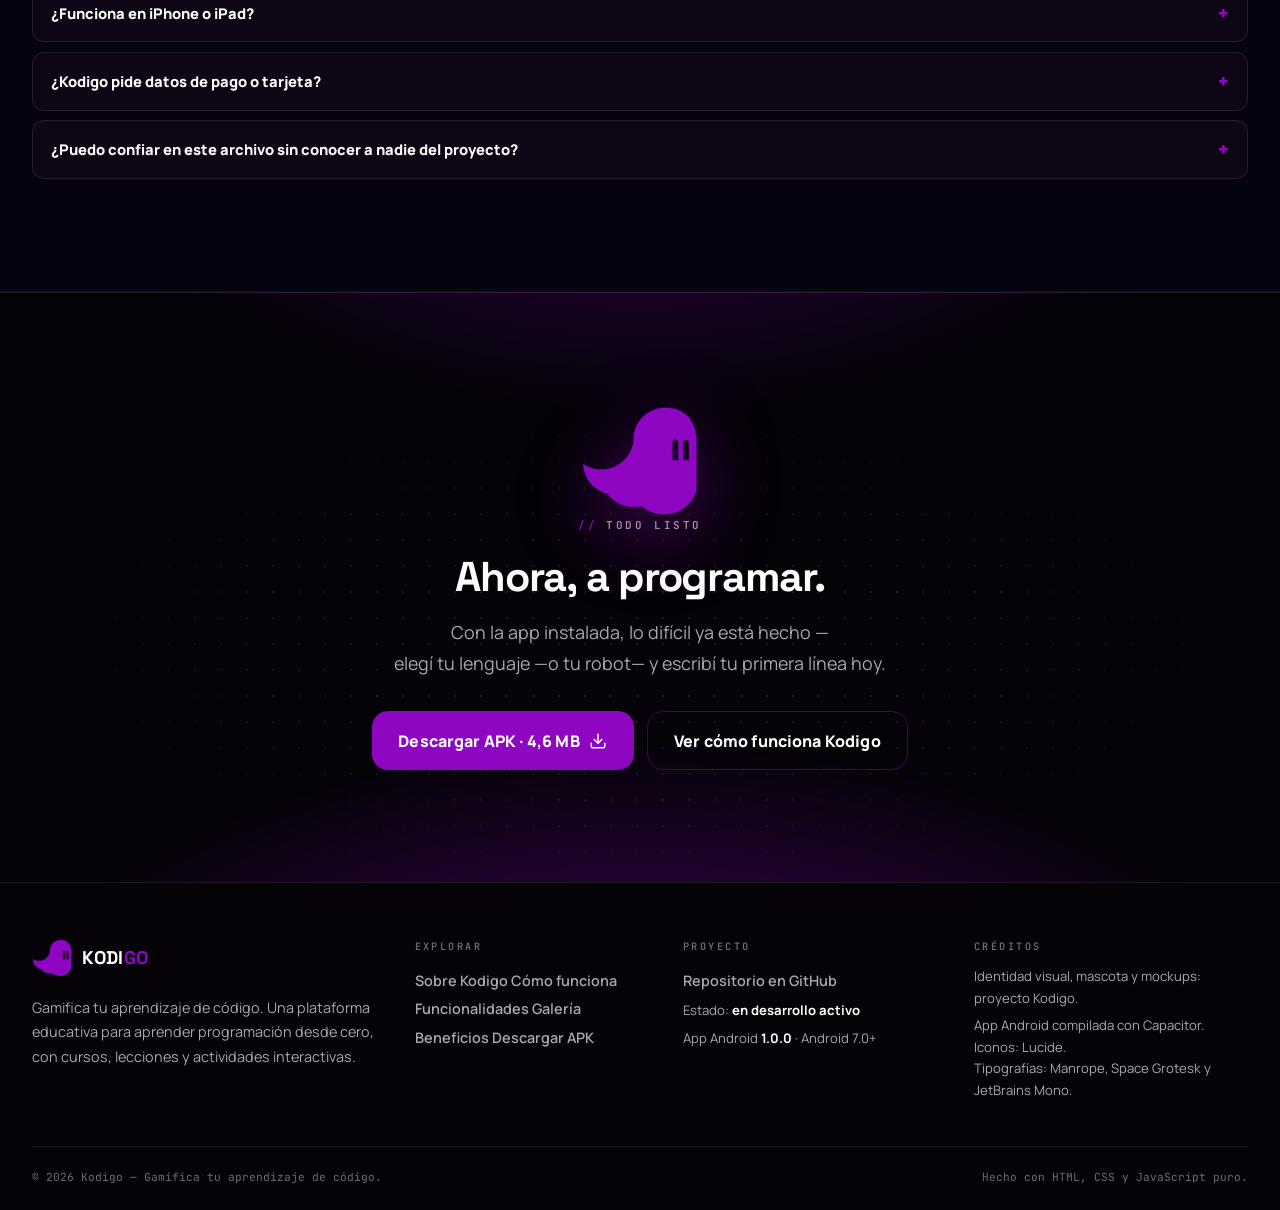
==== commit 43084db0: "cambios" ====
--- a/descarga.html
+++ b/descarga.html
@@ -34,38 +34,16 @@
   <body>
     <a class="skip-link" href="#contenido">Saltar al contenido principal</a>
 
-    <!-- ════════════ A. NAVBAR ════════════ -->
-    <header class="navbar" id="navbar">
-      <div class="container navbar-inner">
-        <a class="brand" href="index.html#inicio" aria-label="Kodigo — ir al inicio">
-          <img class="brand-ghost" src="assets/img/kodigo-ghost.png" alt="" width="40" height="38" />
-          <span class="brand-word">KODI<span>GO</span></span>
-        </a>
-
-        <nav class="nav-links" id="nav-links" aria-label="Navegación principal">
+    <!-- ════════════ A. NAVBAR MÍNIMO (propio de descarga) ════════════ -->
+    <header class="navbar navbar-minimal" id="navbar">
+      <div class="container navbar-minimal-inner">
+        <nav class="nav-links nav-links-minimal" id="nav-links" aria-label="Navegación principal">
           <a href="index.html#sobre">Sobre Kodigo</a>
           <a href="index.html#como-funciona">Cómo funciona</a>
           <a href="index.html#funcionalidades">Funcionalidades</a>
           <a href="index.html#galeria">Galería</a>
           <a href="index.html#beneficios">Beneficios</a>
-          <a href="descarga.html" class="is-active" aria-current="page">Descargar</a>
         </nav>
-
-        <div class="nav-actions">
-          <a class="btn btn-primary btn-sm nav-cta" href="#apk">Descargar APK</a>
-          <button
-            class="nav-toggle"
-            id="nav-toggle"
-            type="button"
-            aria-expanded="false"
-            aria-controls="nav-links"
-            aria-label="Abrir menú"
-          >
-            <span class="nav-toggle-bar"></span>
-            <span class="nav-toggle-bar"></span>
-            <span class="nav-toggle-bar"></span>
-          </button>
-        </div>
       </div>
     </header>
 
--- a/css/styles.css
+++ b/css/styles.css
@@ -791,10 +791,6 @@
   width: 17px;
   height: 17px;
 }
-.course-icon-db {
-  border-color: rgba(79, 163, 219, 0.4);
-  color: #4fa3db;
-}
 .course-name {
   font-size: 0.66rem;
   font-weight: 800;
@@ -2385,3 +2381,43 @@
   }
 }
 
+
+
+/* ============================================================
+   L. NAVBAR MÃNIMO (descarga.html) â€” solo enlaces, sin logo ni CTA
+   ============================================================ */
+.navbar-minimal .navbar-minimal-inner {
+  justify-content: center;
+}
+.nav-links-minimal {
+  gap: clamp(1.25rem, 4.5vw, 3rem);
+  flex-wrap: wrap;
+  row-gap: 0.35rem;
+  justify-content: center;
+  padding: 0.25rem 0;
+}
+.nav-links-minimal a {
+  color: #fff;
+  font-size: clamp(0.82rem, 1.6vw, 0.98rem);
+  font-weight: 800;
+  letter-spacing: 0.01em;
+  padding: 0.4rem 0.1rem;
+}
+.nav-links-minimal a::after {
+  bottom: -4px;
+}
+@media (max-width: 560px) {
+  .navbar-minimal {
+    height: auto;
+    min-height: 56px;
+  }
+  .nav-links-minimal {
+    column-gap: 1.15rem;
+    row-gap: 0.15rem;
+    padding: 0.45rem 0;
+  }
+  .nav-links-minimal a {
+    font-size: 0.78rem;
+  }
+}
+
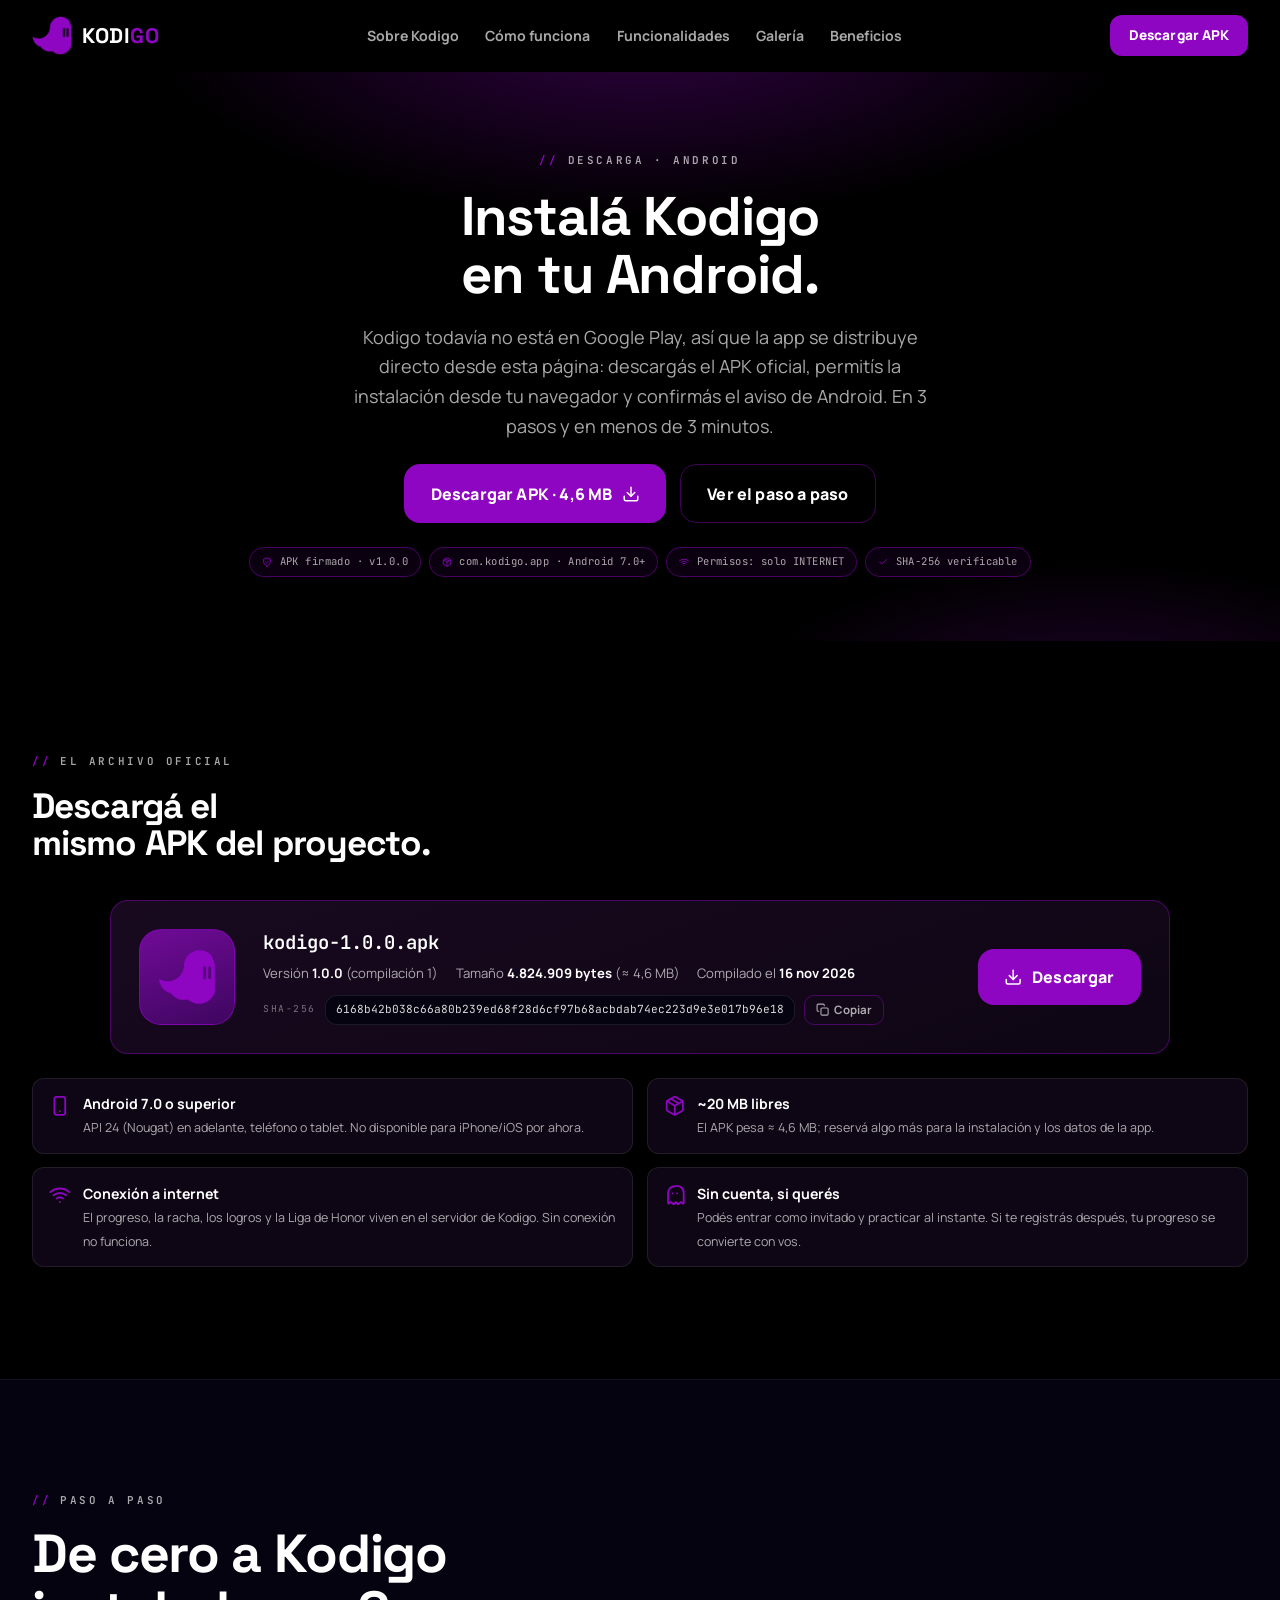
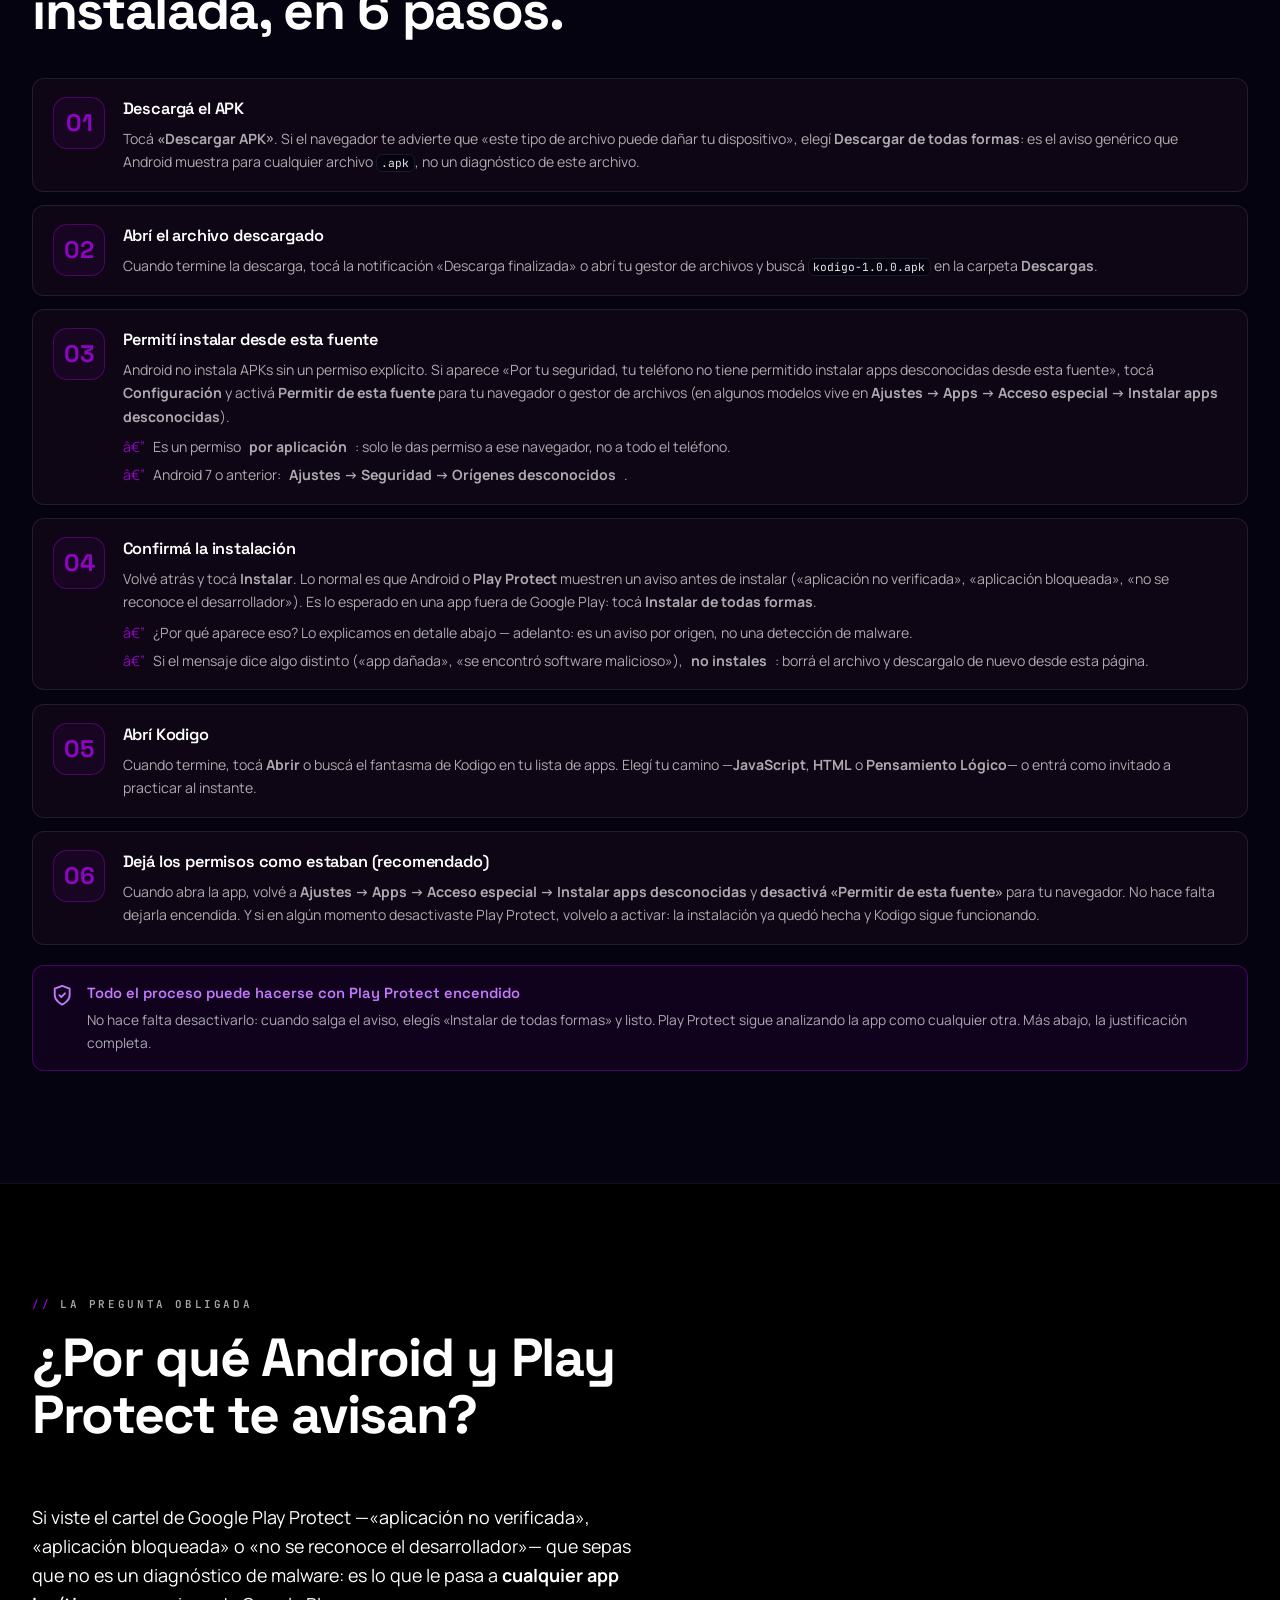
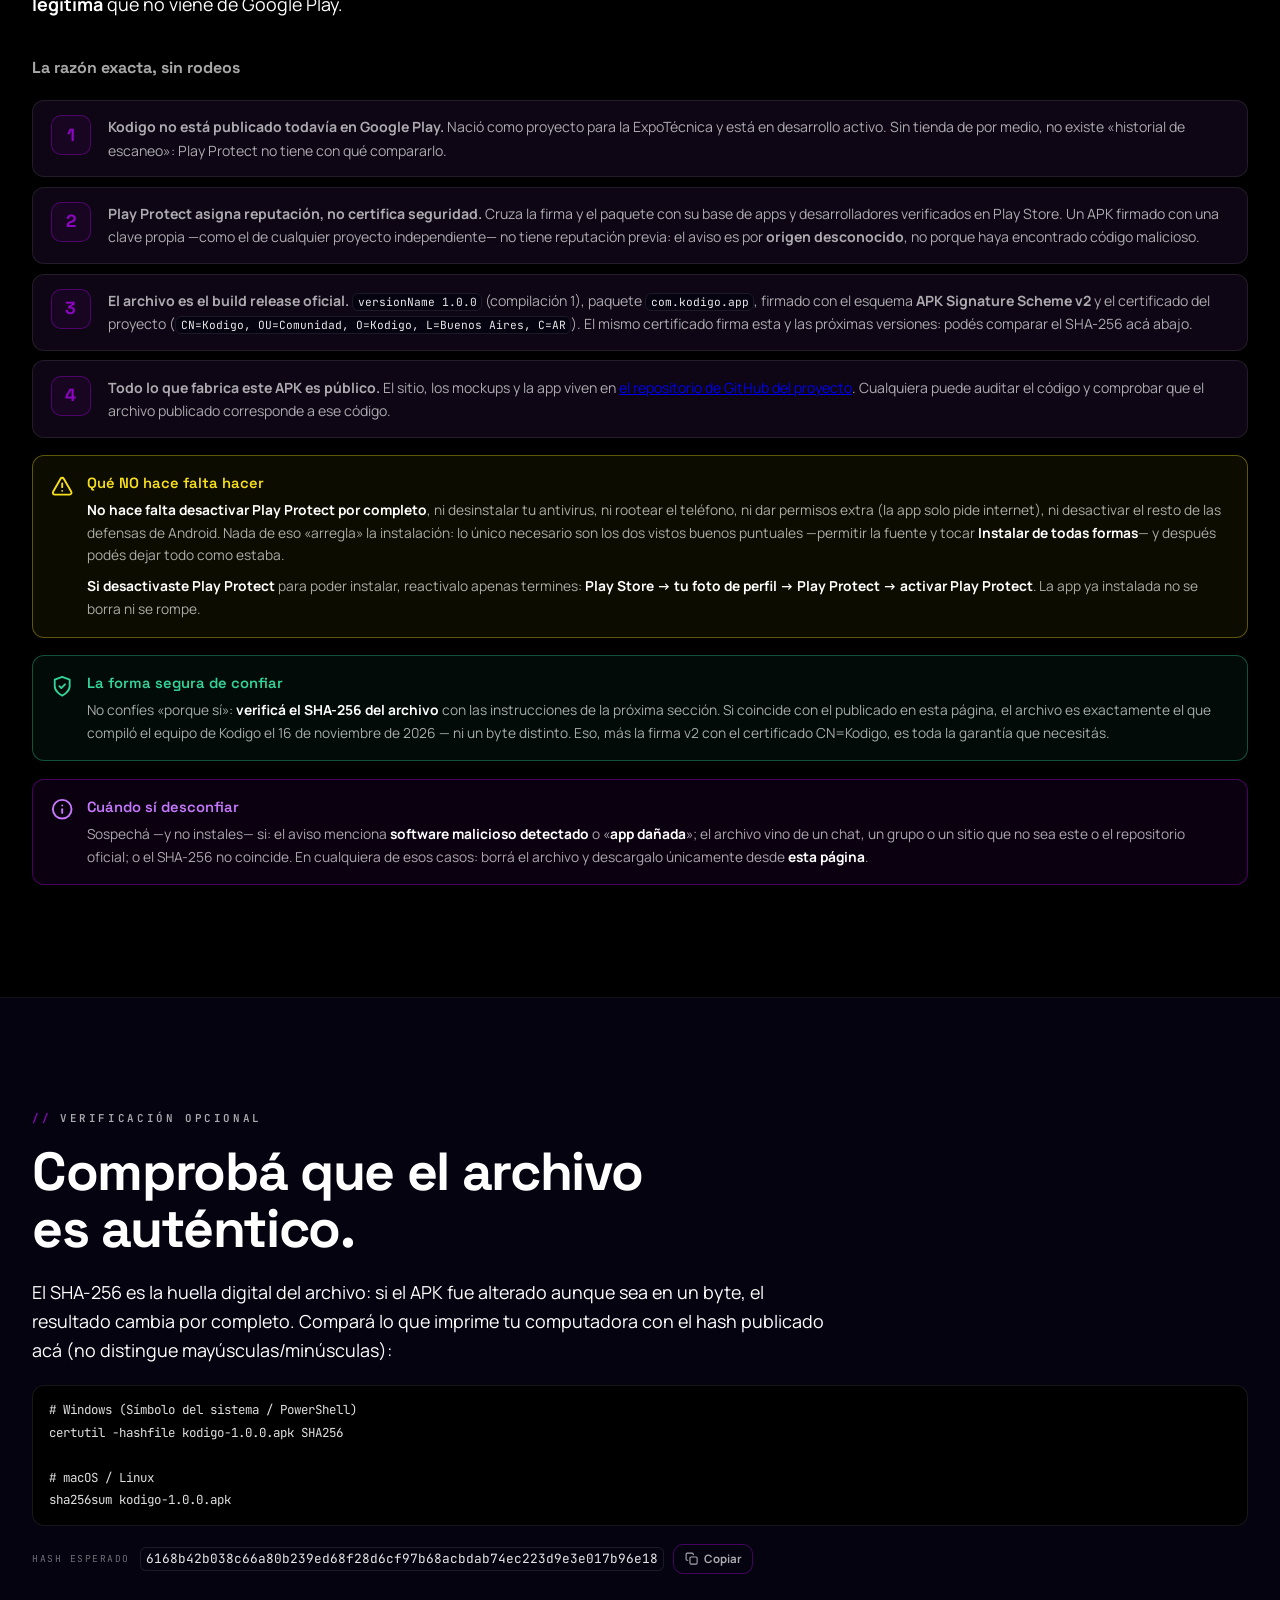
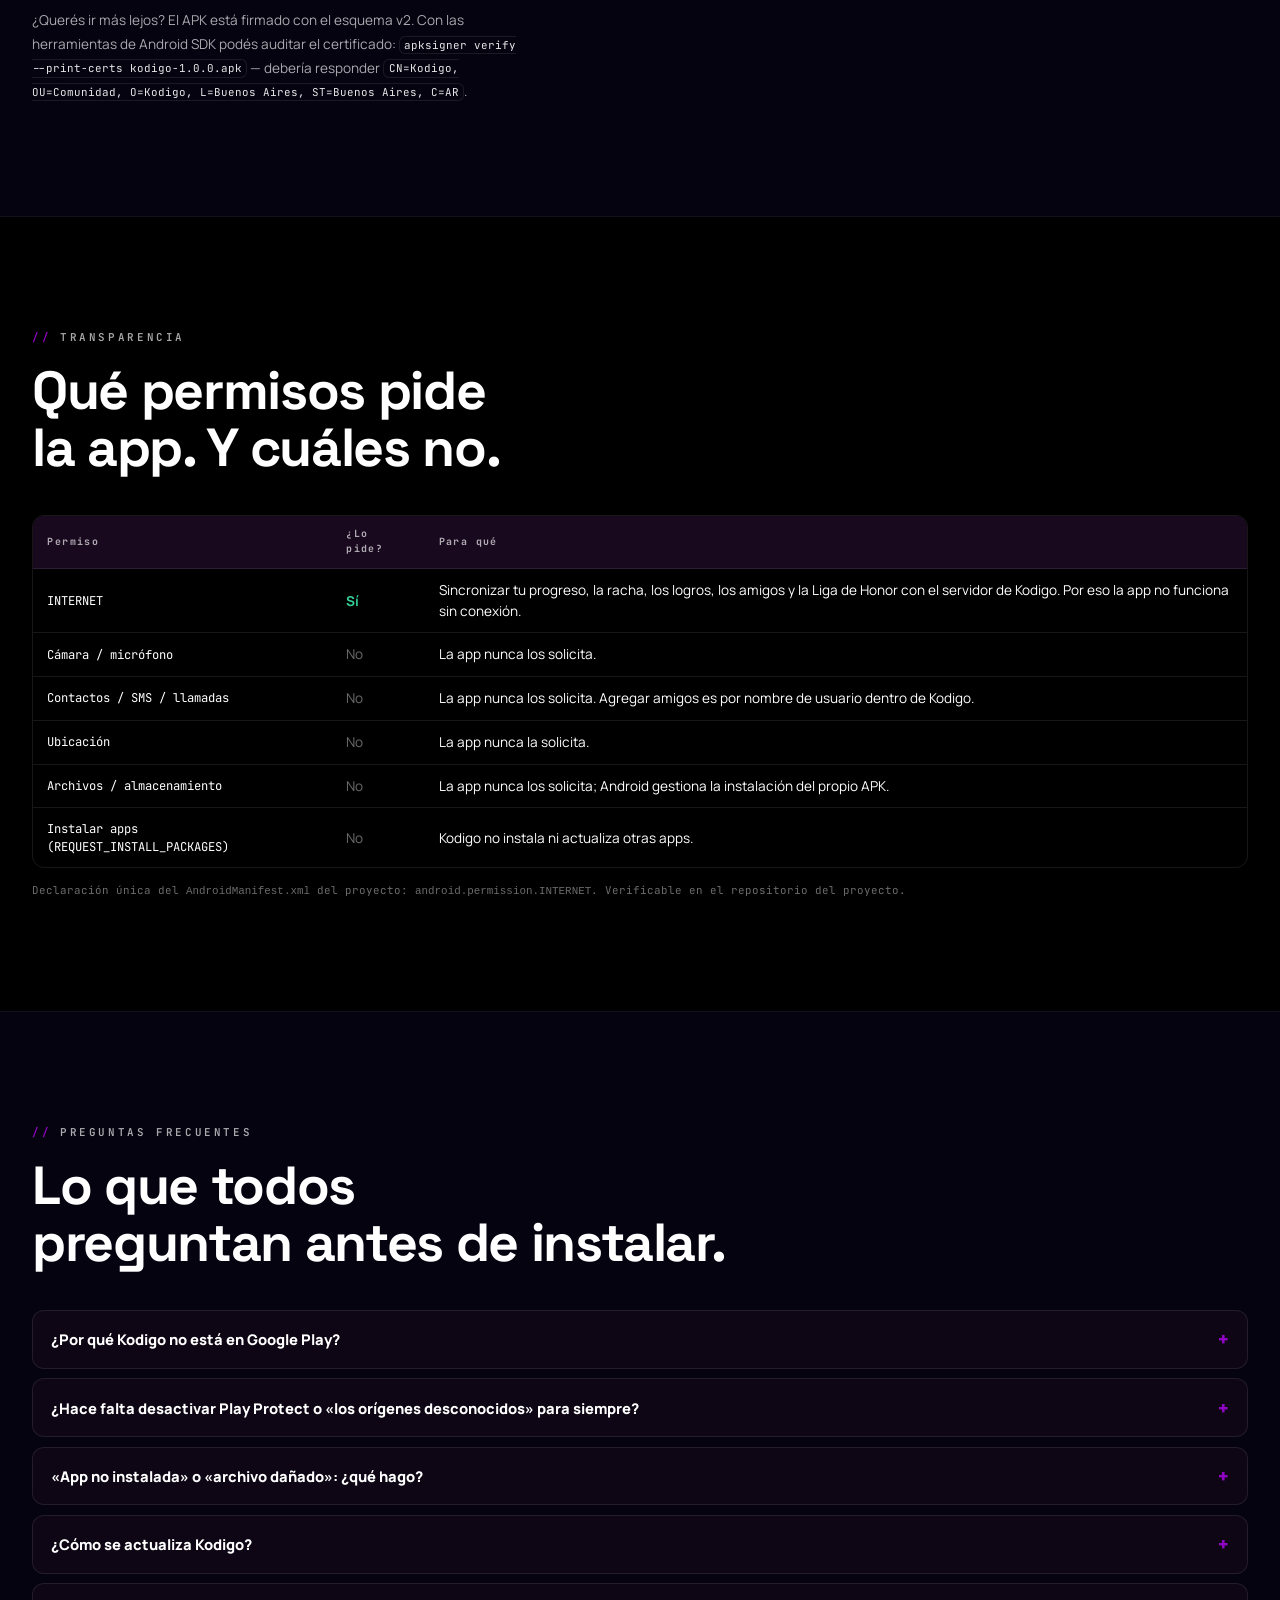
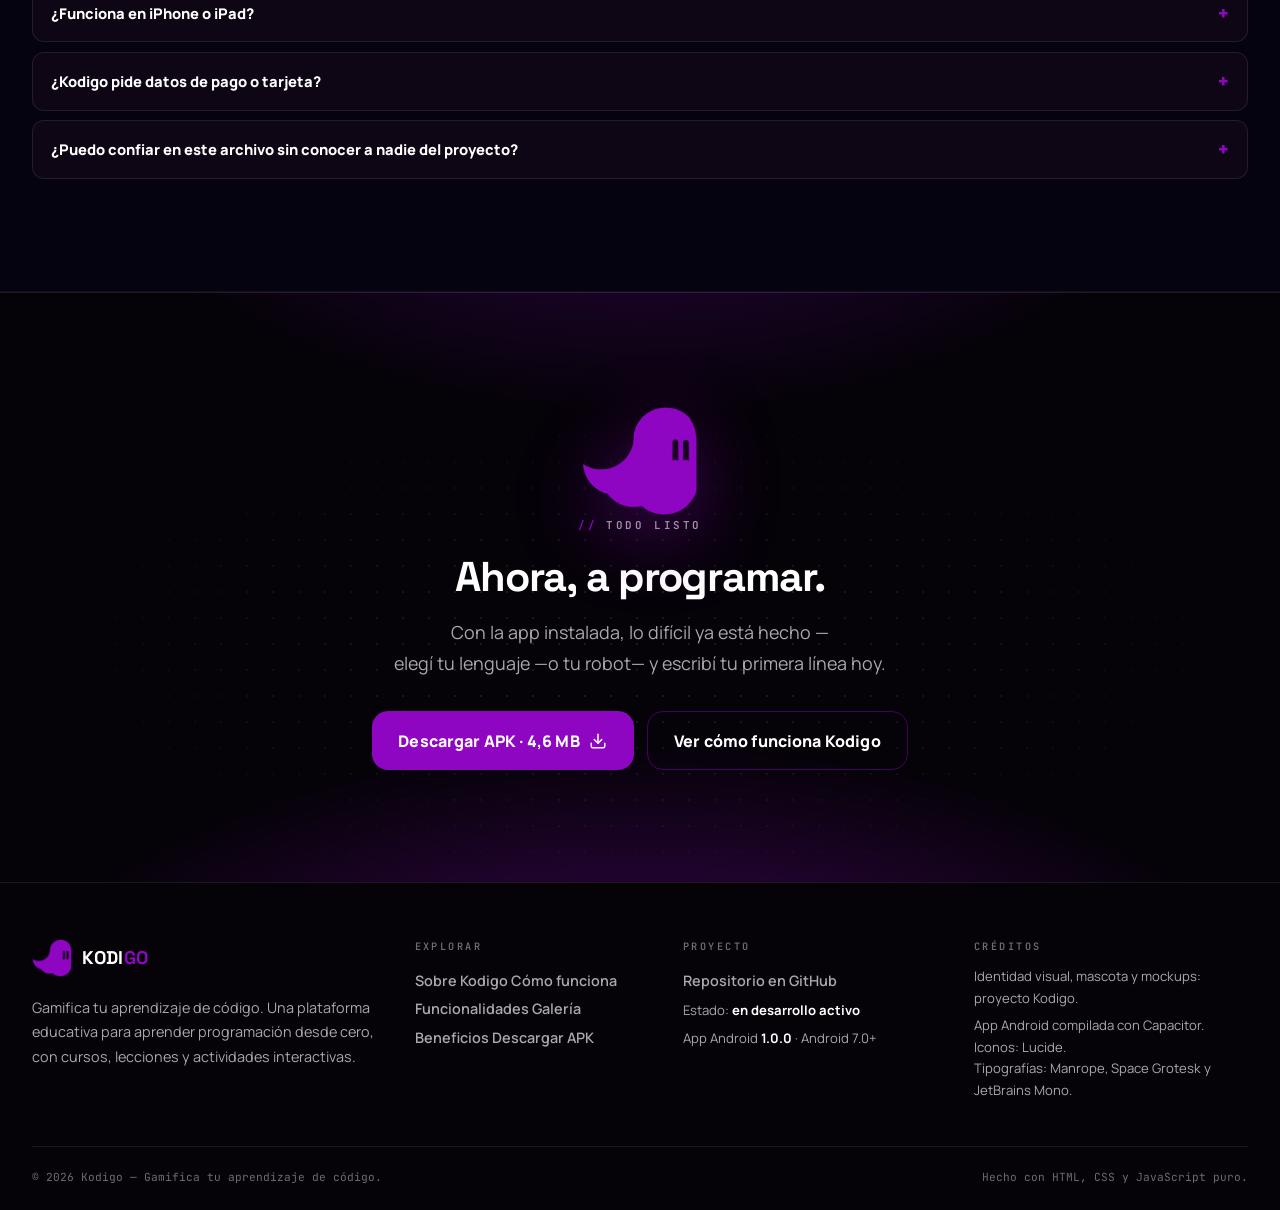
==== commit ae416c89: "cambios" ====
--- a/descarga.html
+++ b/descarga.html
@@ -34,16 +34,37 @@
   <body>
     <a class="skip-link" href="#contenido">Saltar al contenido principal</a>
 
-    <!-- ════════════ A. NAVBAR MÍNIMO (propio de descarga) ════════════ -->
-    <header class="navbar navbar-minimal" id="navbar">
-      <div class="container navbar-minimal-inner">
-        <nav class="nav-links nav-links-minimal" id="nav-links" aria-label="Navegación principal">
+    <!-- ════════════ A. NAVBAR ════════════ -->
+    <header class="navbar" id="navbar">
+      <div class="container navbar-inner">
+        <a class="brand" href="index.html#inicio" aria-label="Kodigo — ir al inicio">
+          <img class="brand-ghost" src="assets/img/kodigo-ghost.png" alt="" width="40" height="38" />
+          <span class="brand-word">KODI<span>GO</span></span>
+        </a>
+
+        <nav class="nav-links" id="nav-links" aria-label="Navegación principal">
           <a href="index.html#sobre">Sobre Kodigo</a>
           <a href="index.html#como-funciona">Cómo funciona</a>
           <a href="index.html#funcionalidades">Funcionalidades</a>
           <a href="index.html#galeria">Galería</a>
           <a href="index.html#beneficios">Beneficios</a>
         </nav>
+
+        <div class="nav-actions">
+          <a class="btn btn-primary btn-sm nav-cta" href="#apk">Descargar APK</a>
+          <button
+            class="nav-toggle"
+            id="nav-toggle"
+            type="button"
+            aria-expanded="false"
+            aria-controls="nav-links"
+            aria-label="Abrir menú"
+          >
+            <span class="nav-toggle-bar"></span>
+            <span class="nav-toggle-bar"></span>
+            <span class="nav-toggle-bar"></span>
+          </button>
+        </div>
       </div>
     </header>
 
--- a/css/styles.css
+++ b/css/styles.css
@@ -2380,44 +2380,3 @@
     height: 64px;
   }
 }
-
-
-
-/* ============================================================
-   L. NAVBAR MÃNIMO (descarga.html) â€” solo enlaces, sin logo ni CTA
-   ============================================================ */
-.navbar-minimal .navbar-minimal-inner {
-  justify-content: center;
-}
-.nav-links-minimal {
-  gap: clamp(1.25rem, 4.5vw, 3rem);
-  flex-wrap: wrap;
-  row-gap: 0.35rem;
-  justify-content: center;
-  padding: 0.25rem 0;
-}
-.nav-links-minimal a {
-  color: #fff;
-  font-size: clamp(0.82rem, 1.6vw, 0.98rem);
-  font-weight: 800;
-  letter-spacing: 0.01em;
-  padding: 0.4rem 0.1rem;
-}
-.nav-links-minimal a::after {
-  bottom: -4px;
-}
-@media (max-width: 560px) {
-  .navbar-minimal {
-    height: auto;
-    min-height: 56px;
-  }
-  .nav-links-minimal {
-    column-gap: 1.15rem;
-    row-gap: 0.15rem;
-    padding: 0.45rem 0;
-  }
-  .nav-links-minimal a {
-    font-size: 0.78rem;
-  }
-}
-
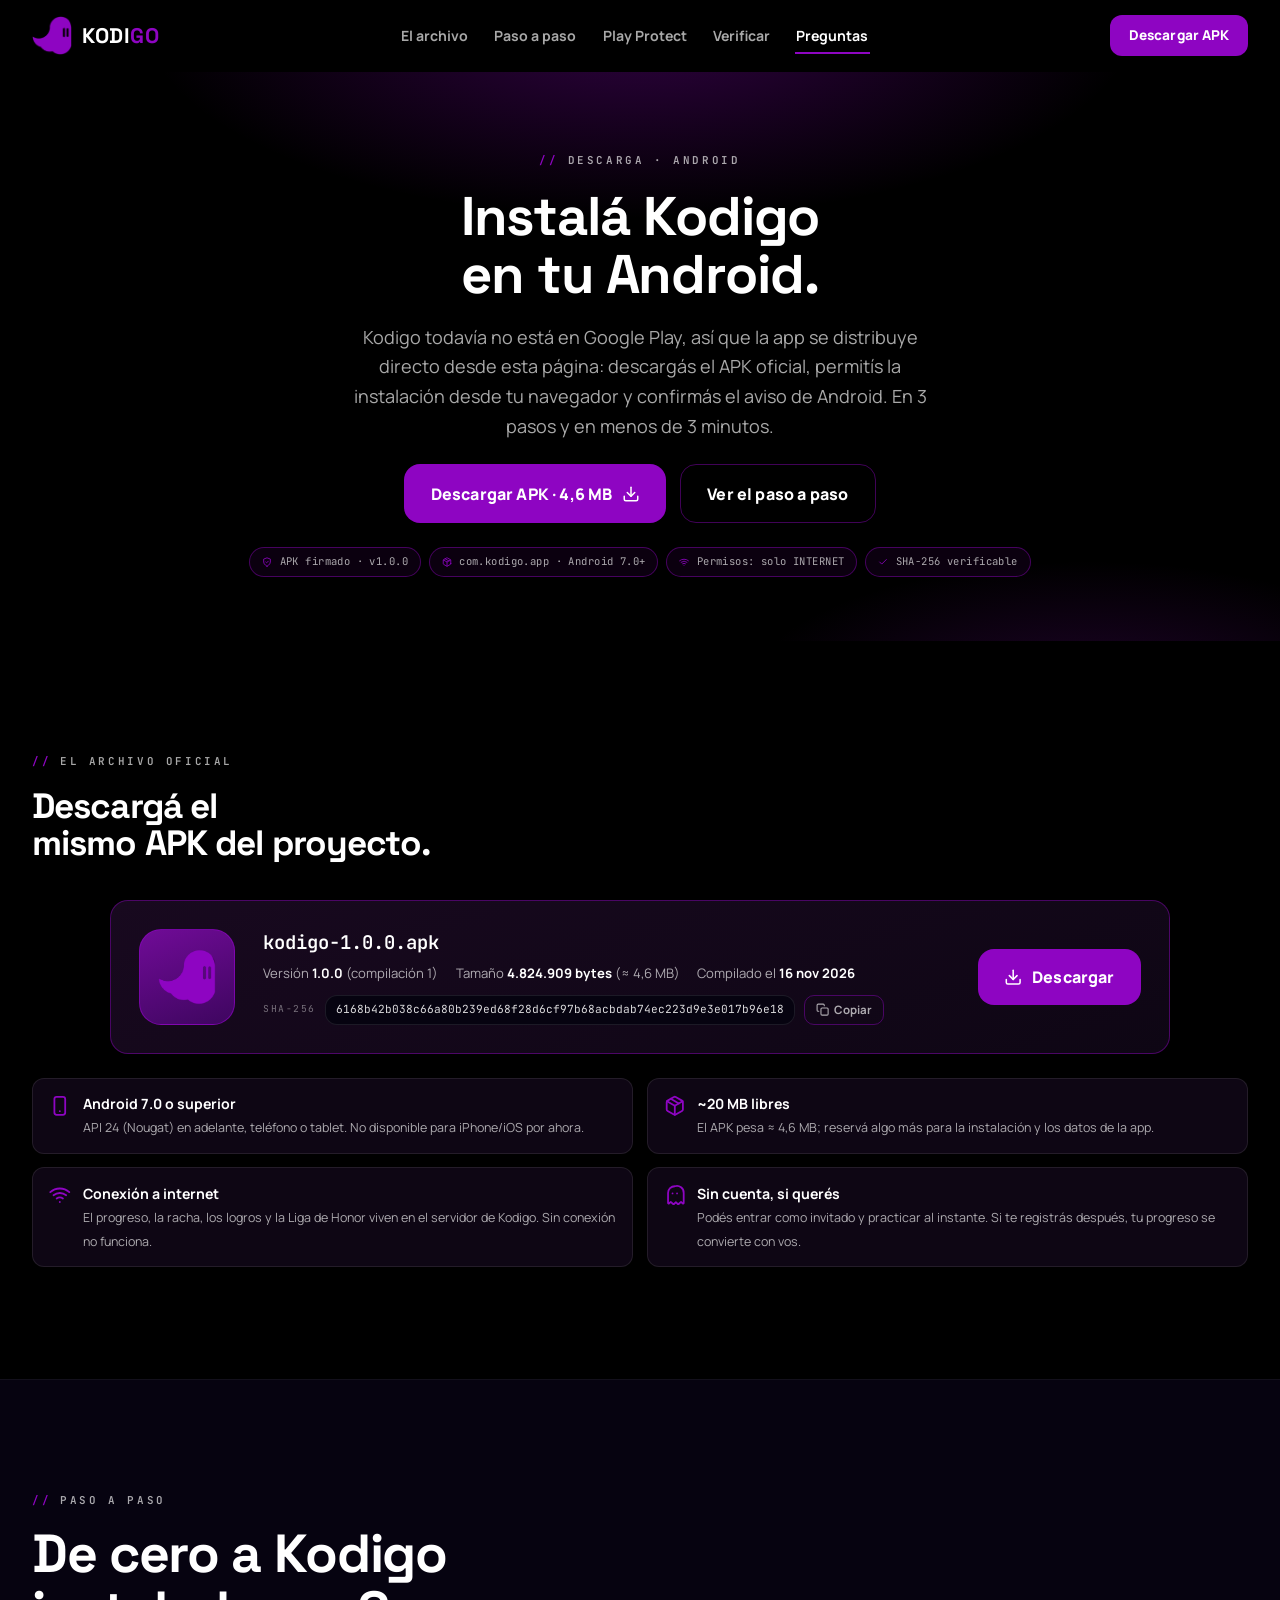
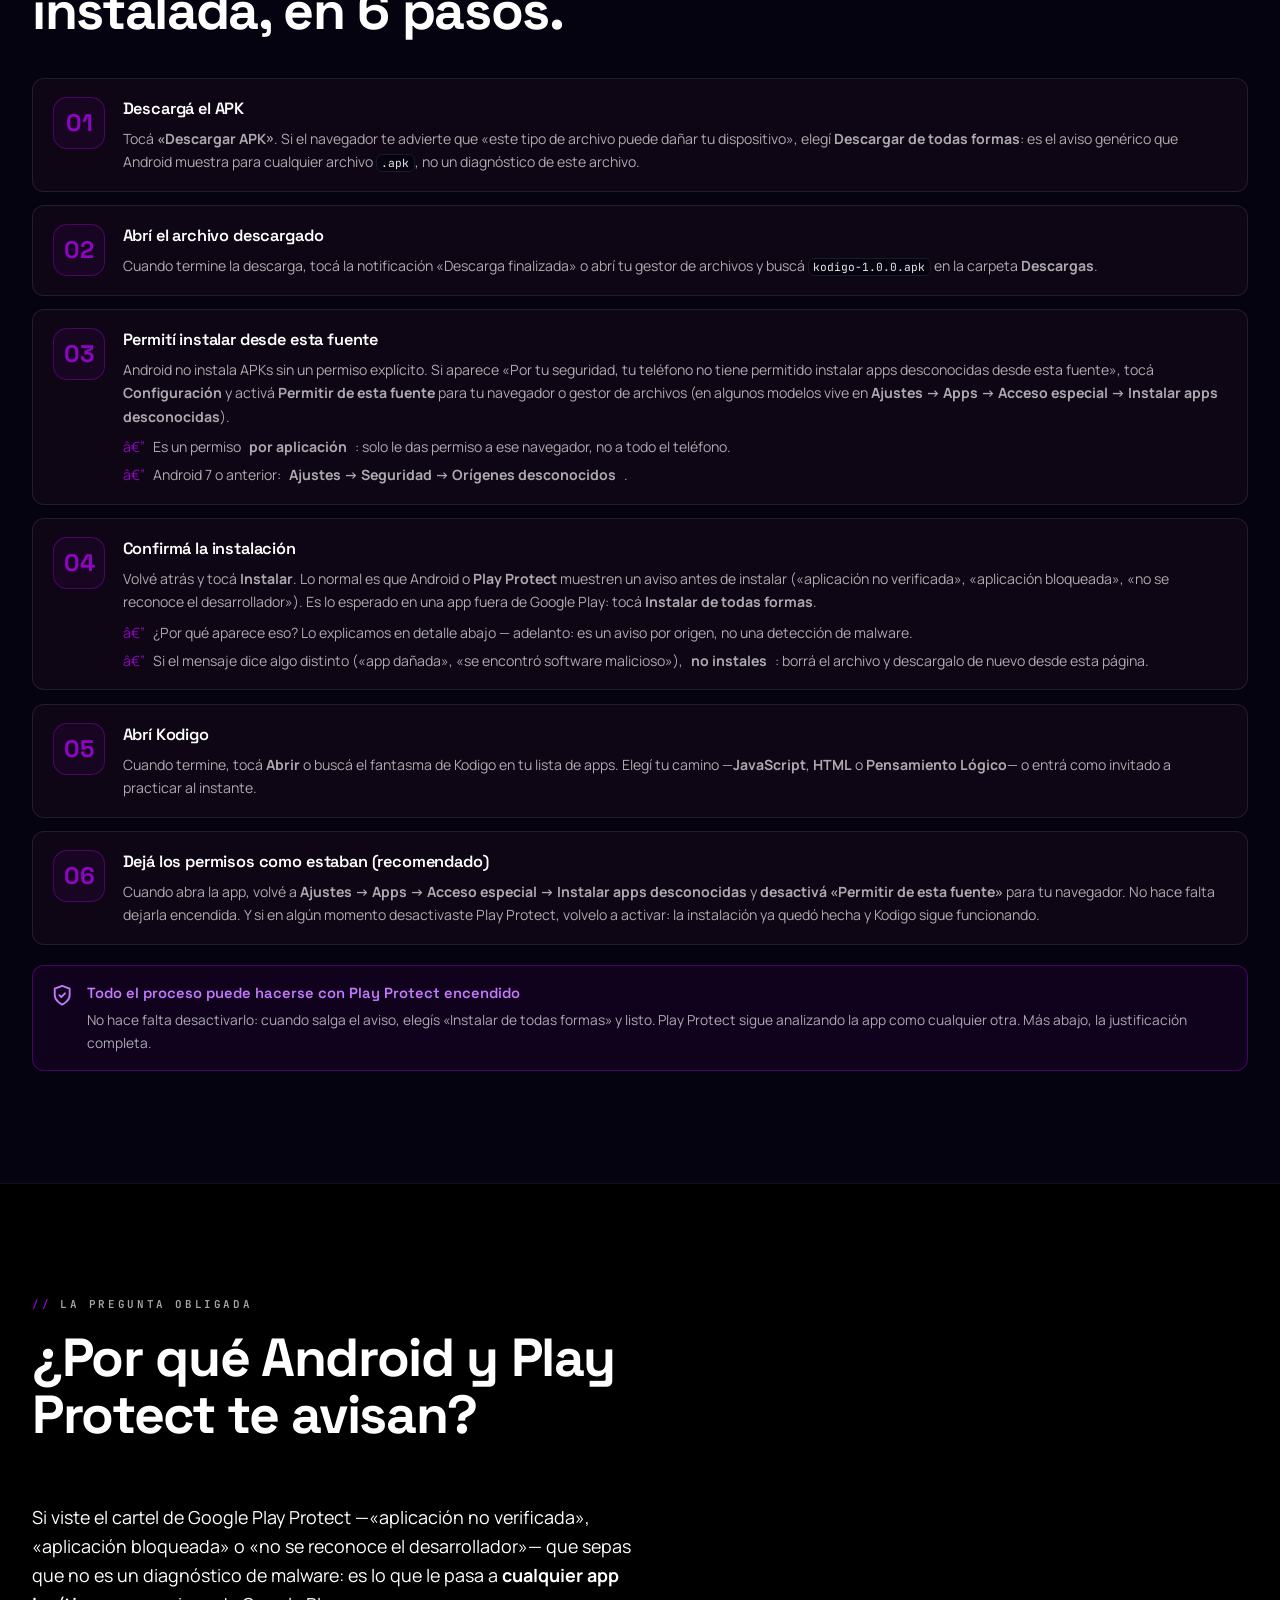
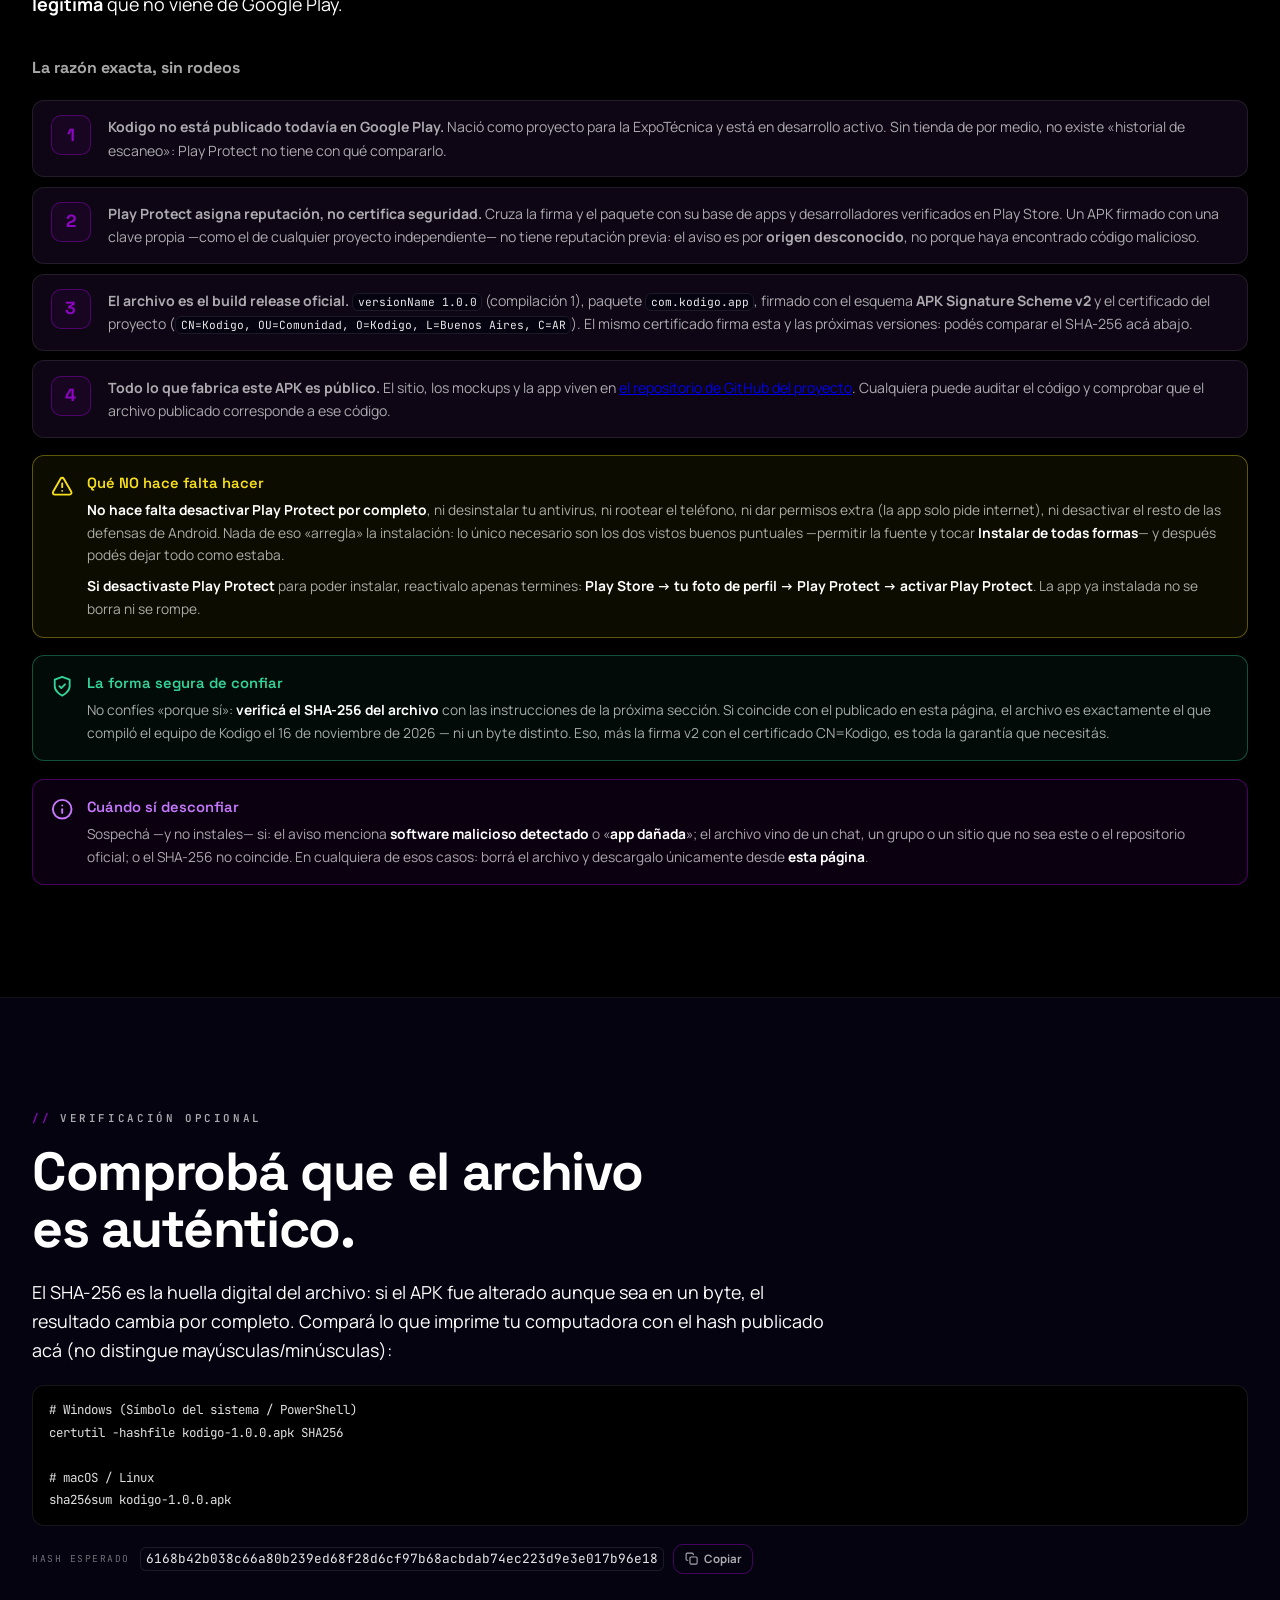
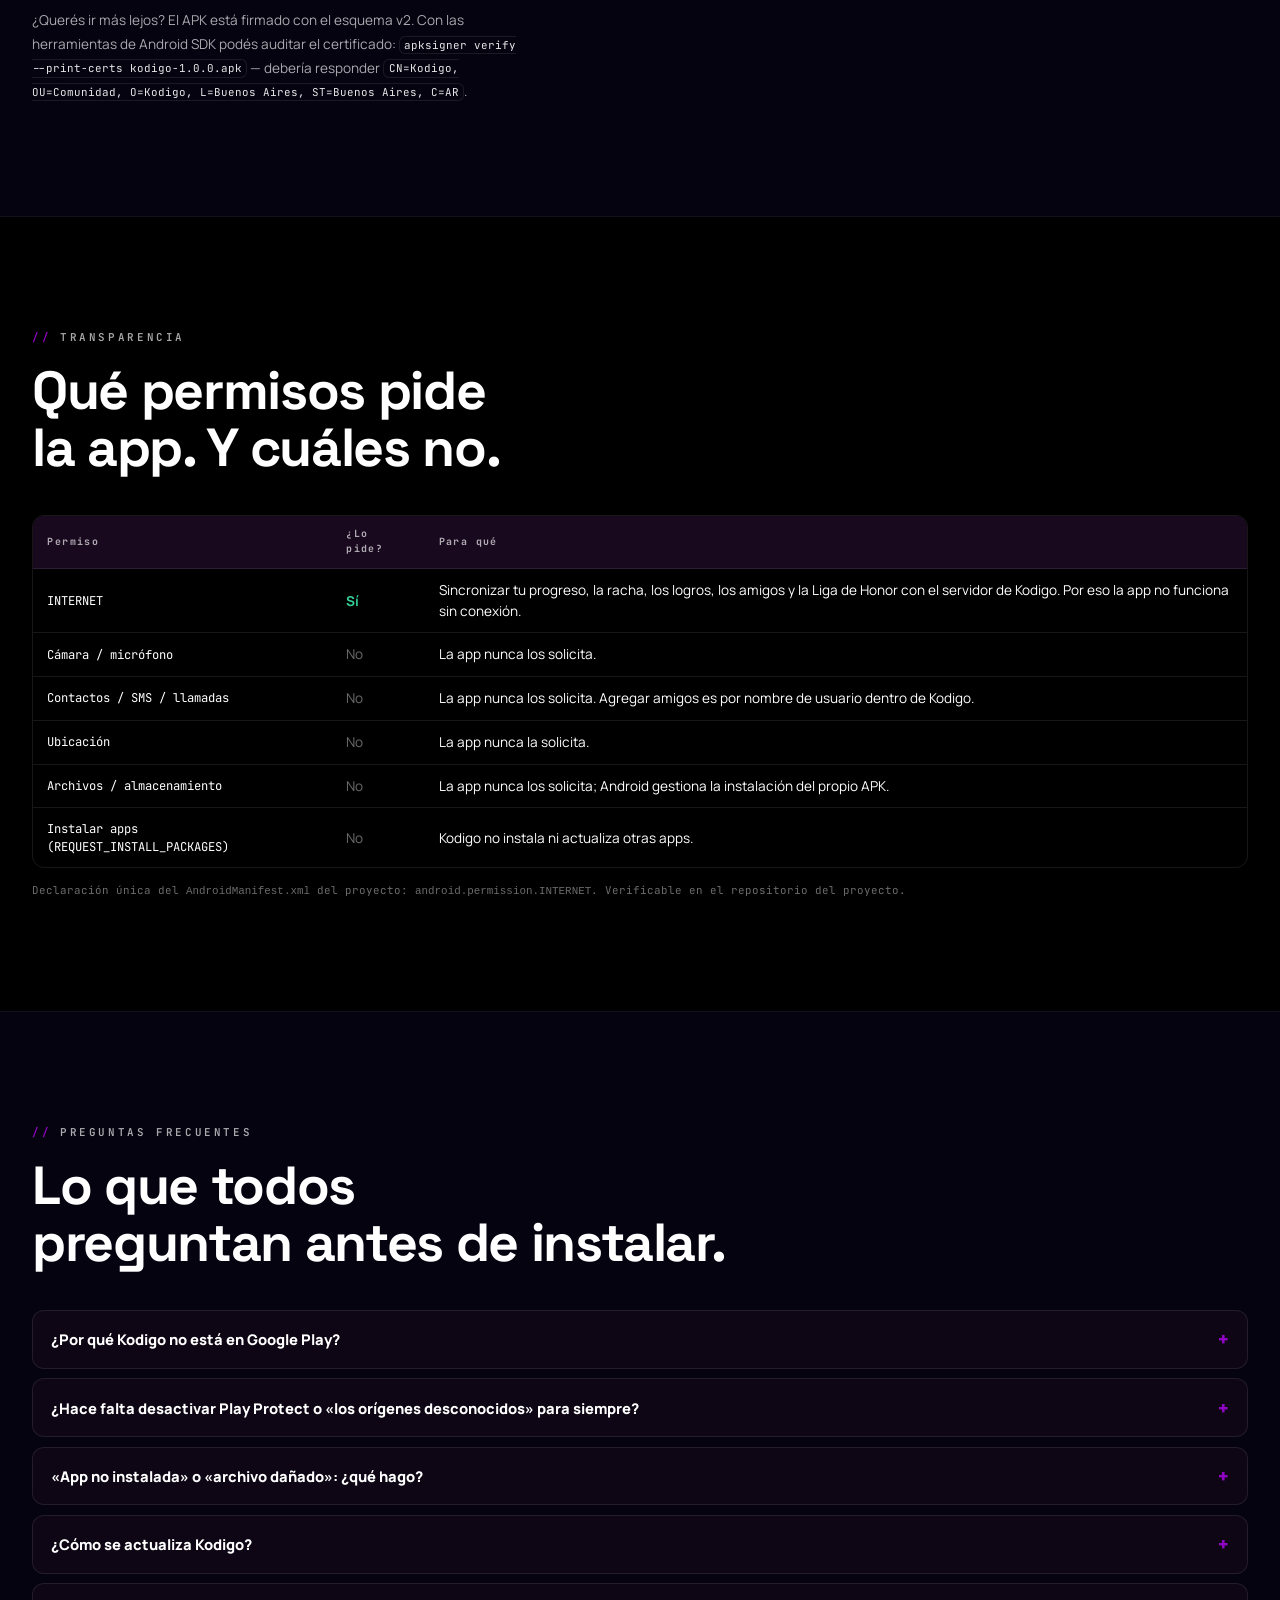
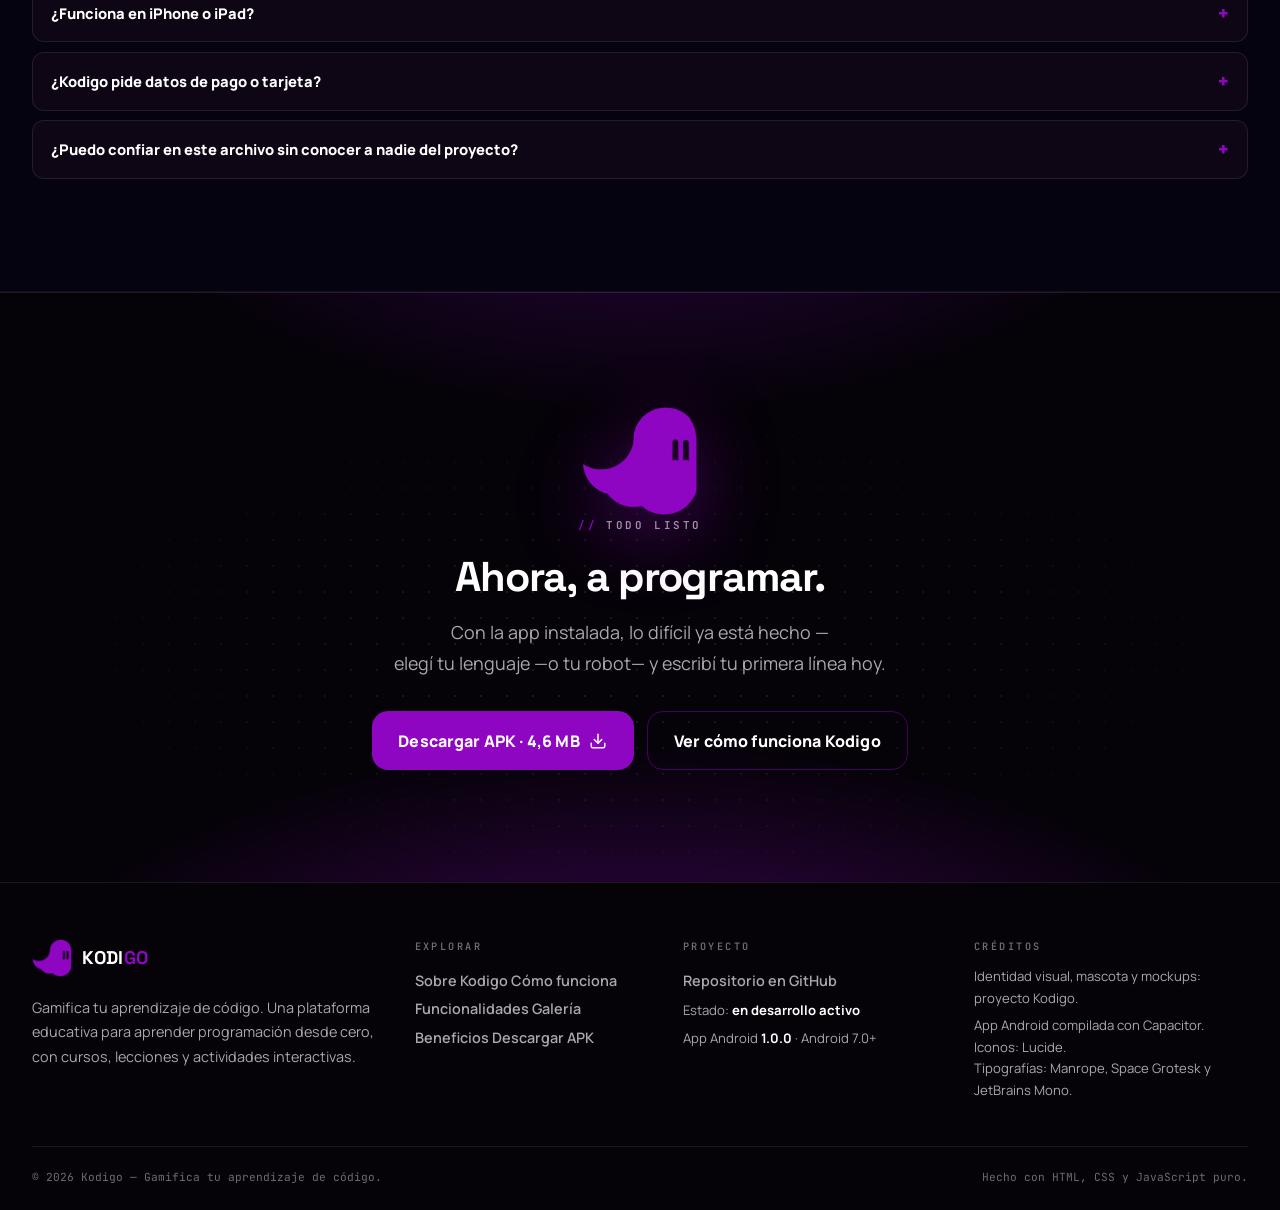
==== commit 4b0ec7fd: "cambios en el header de descargas" ====
--- a/descarga.html
+++ b/descarga.html
@@ -42,12 +42,12 @@
           <span class="brand-word">KODI<span>GO</span></span>
         </a>
 
-        <nav class="nav-links" id="nav-links" aria-label="Navegación principal">
-          <a href="index.html#sobre">Sobre Kodigo</a>
-          <a href="index.html#como-funciona">Cómo funciona</a>
-          <a href="index.html#funcionalidades">Funcionalidades</a>
-          <a href="index.html#galeria">Galería</a>
-          <a href="index.html#beneficios">Beneficios</a>
+        <nav class="nav-links" id="nav-links" aria-label="Secciones del tutorial">
+          <a href="#apk" data-spy="apk">El archivo</a>
+          <a href="#pasos" data-spy="pasos">Paso a paso</a>
+          <a href="#play-protect" data-spy="play-protect">Play Protect</a>
+          <a href="#verificar" data-spy="verificar">Verificar</a>
+          <a href="#faq" data-spy="faq">Preguntas</a>
         </nav>
 
         <div class="nav-actions">
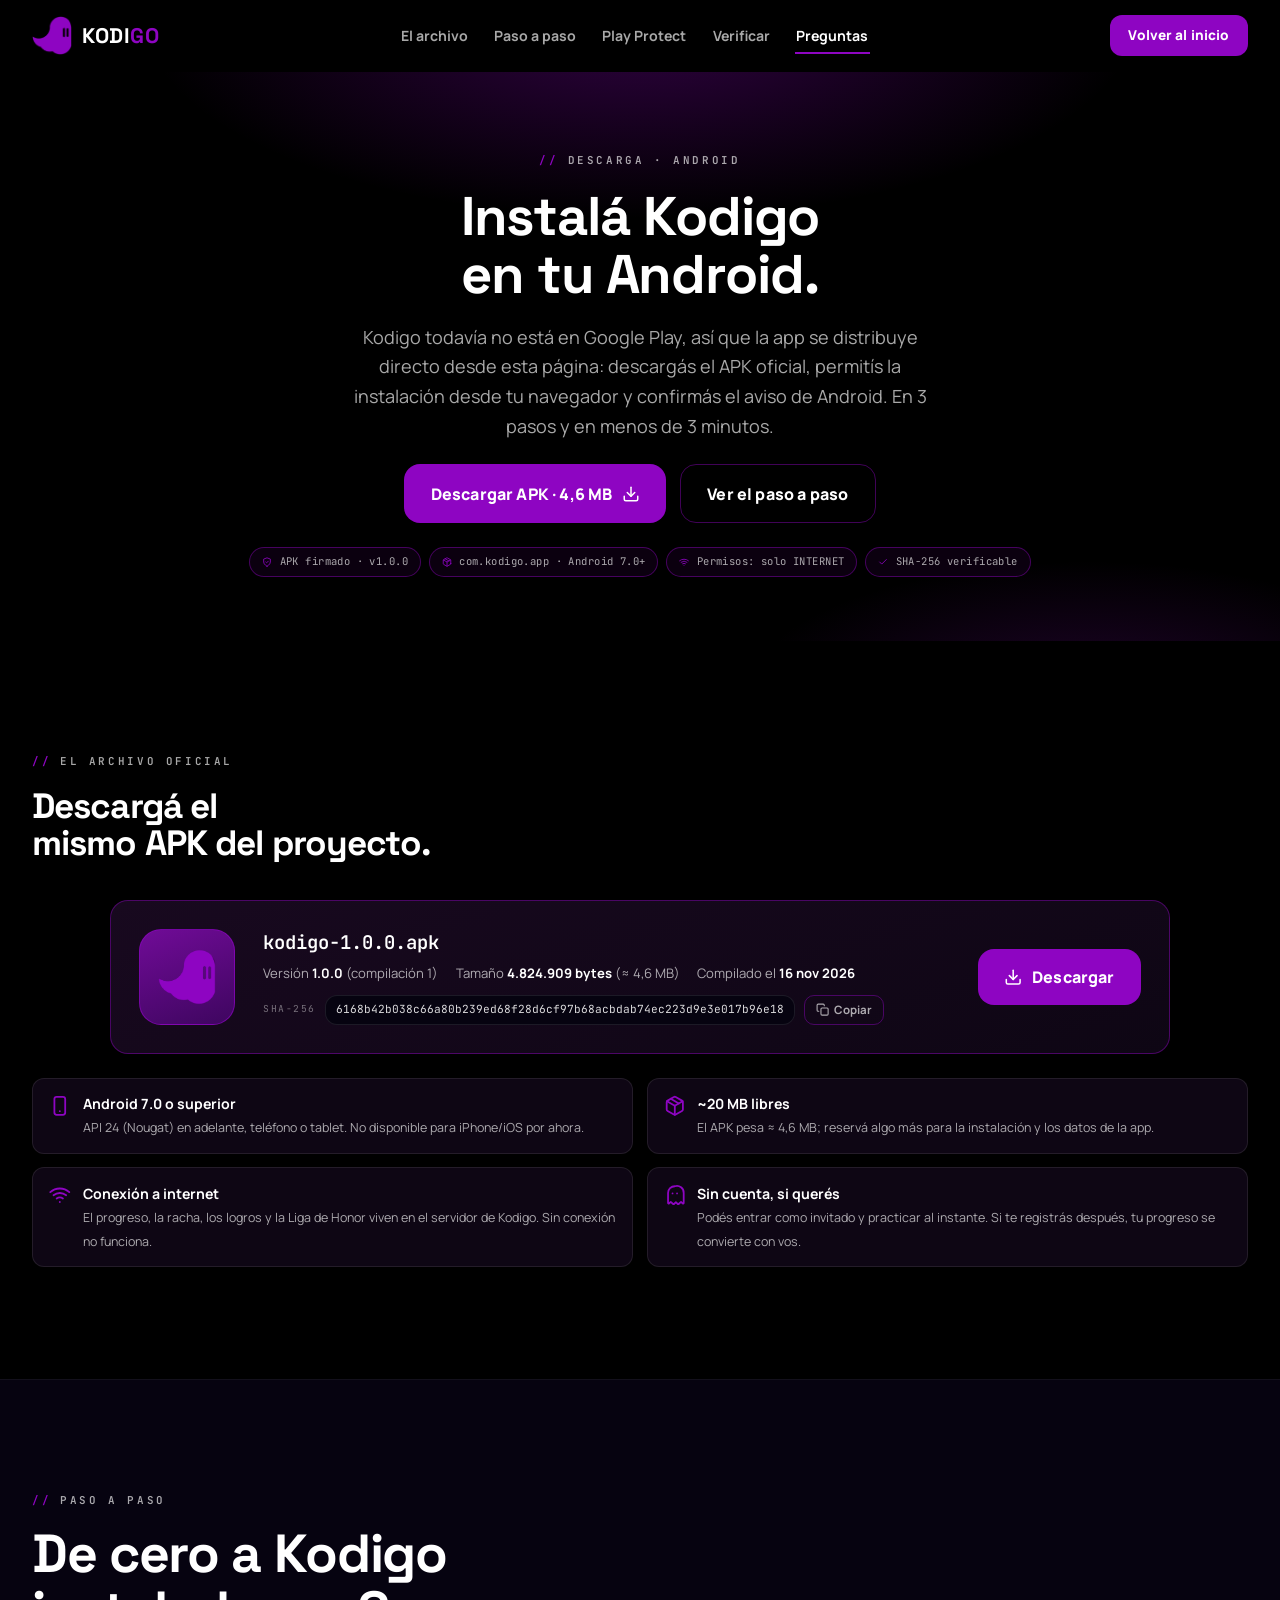
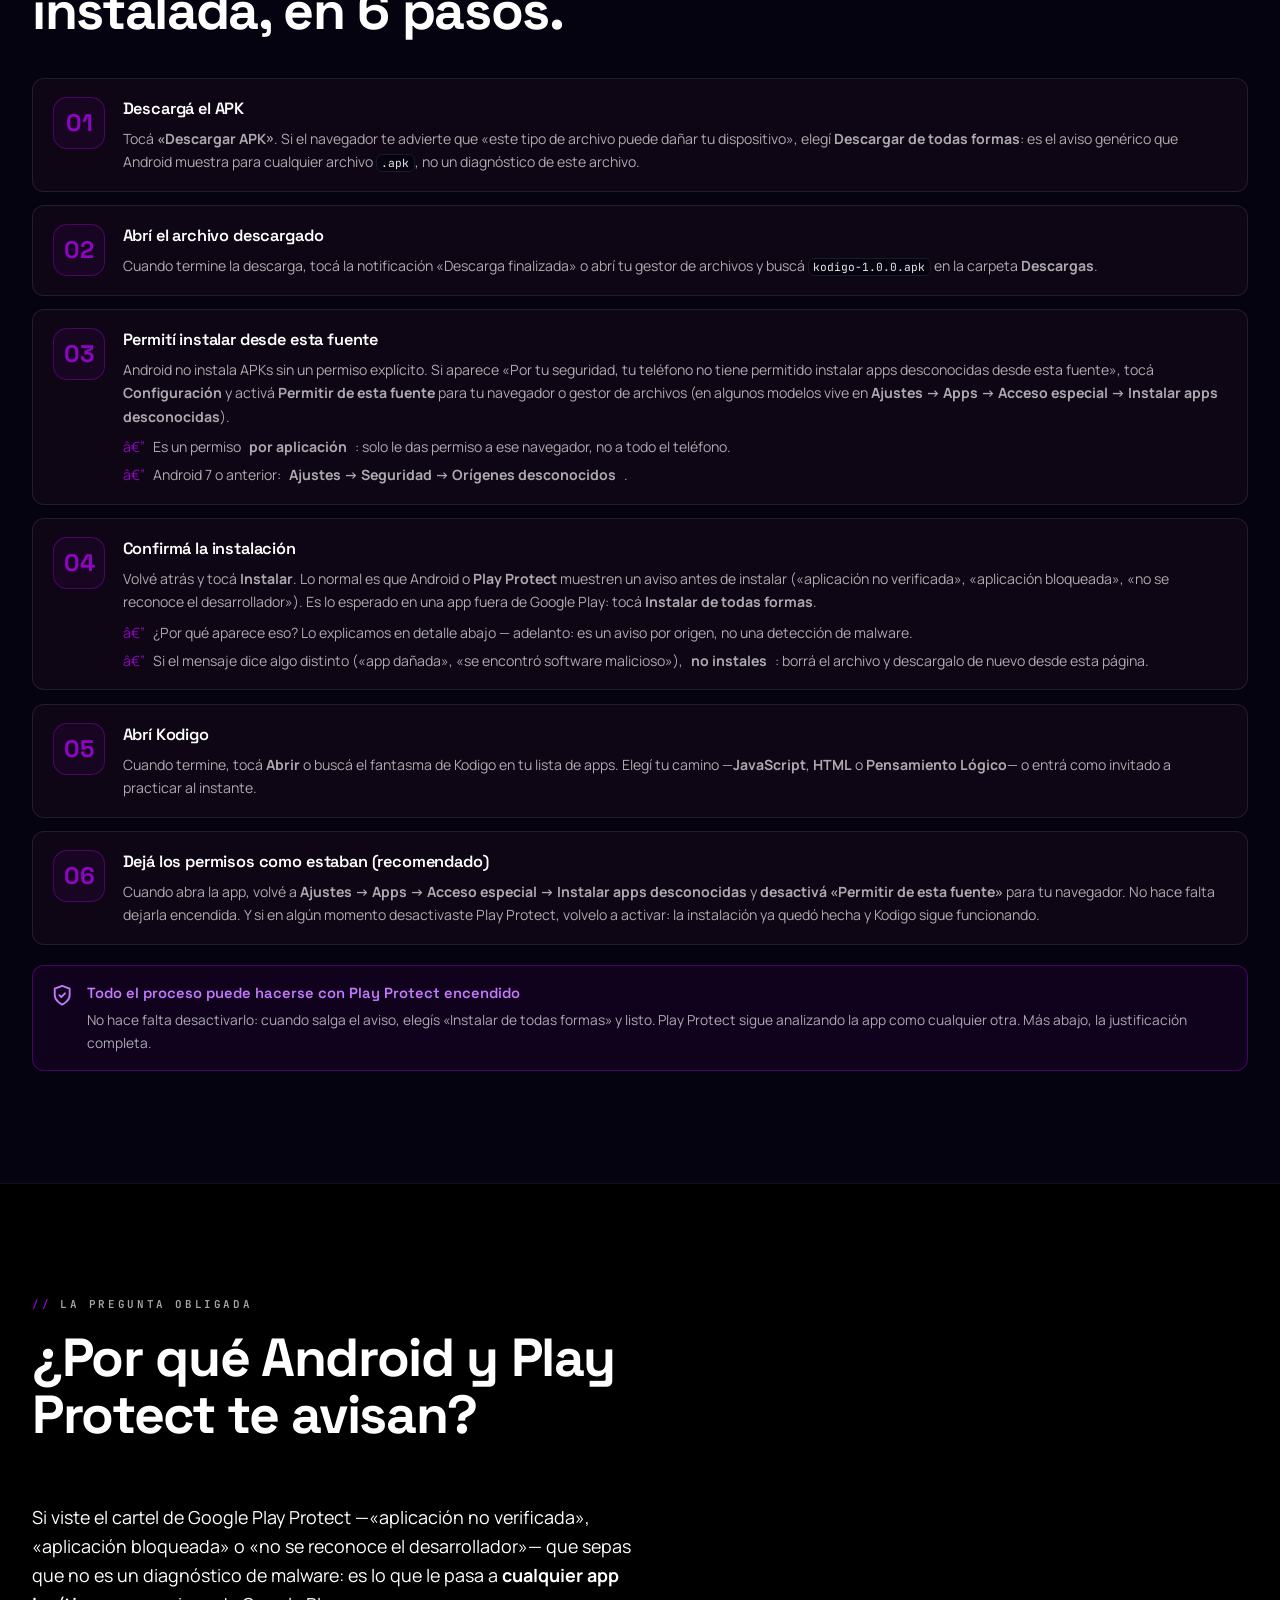
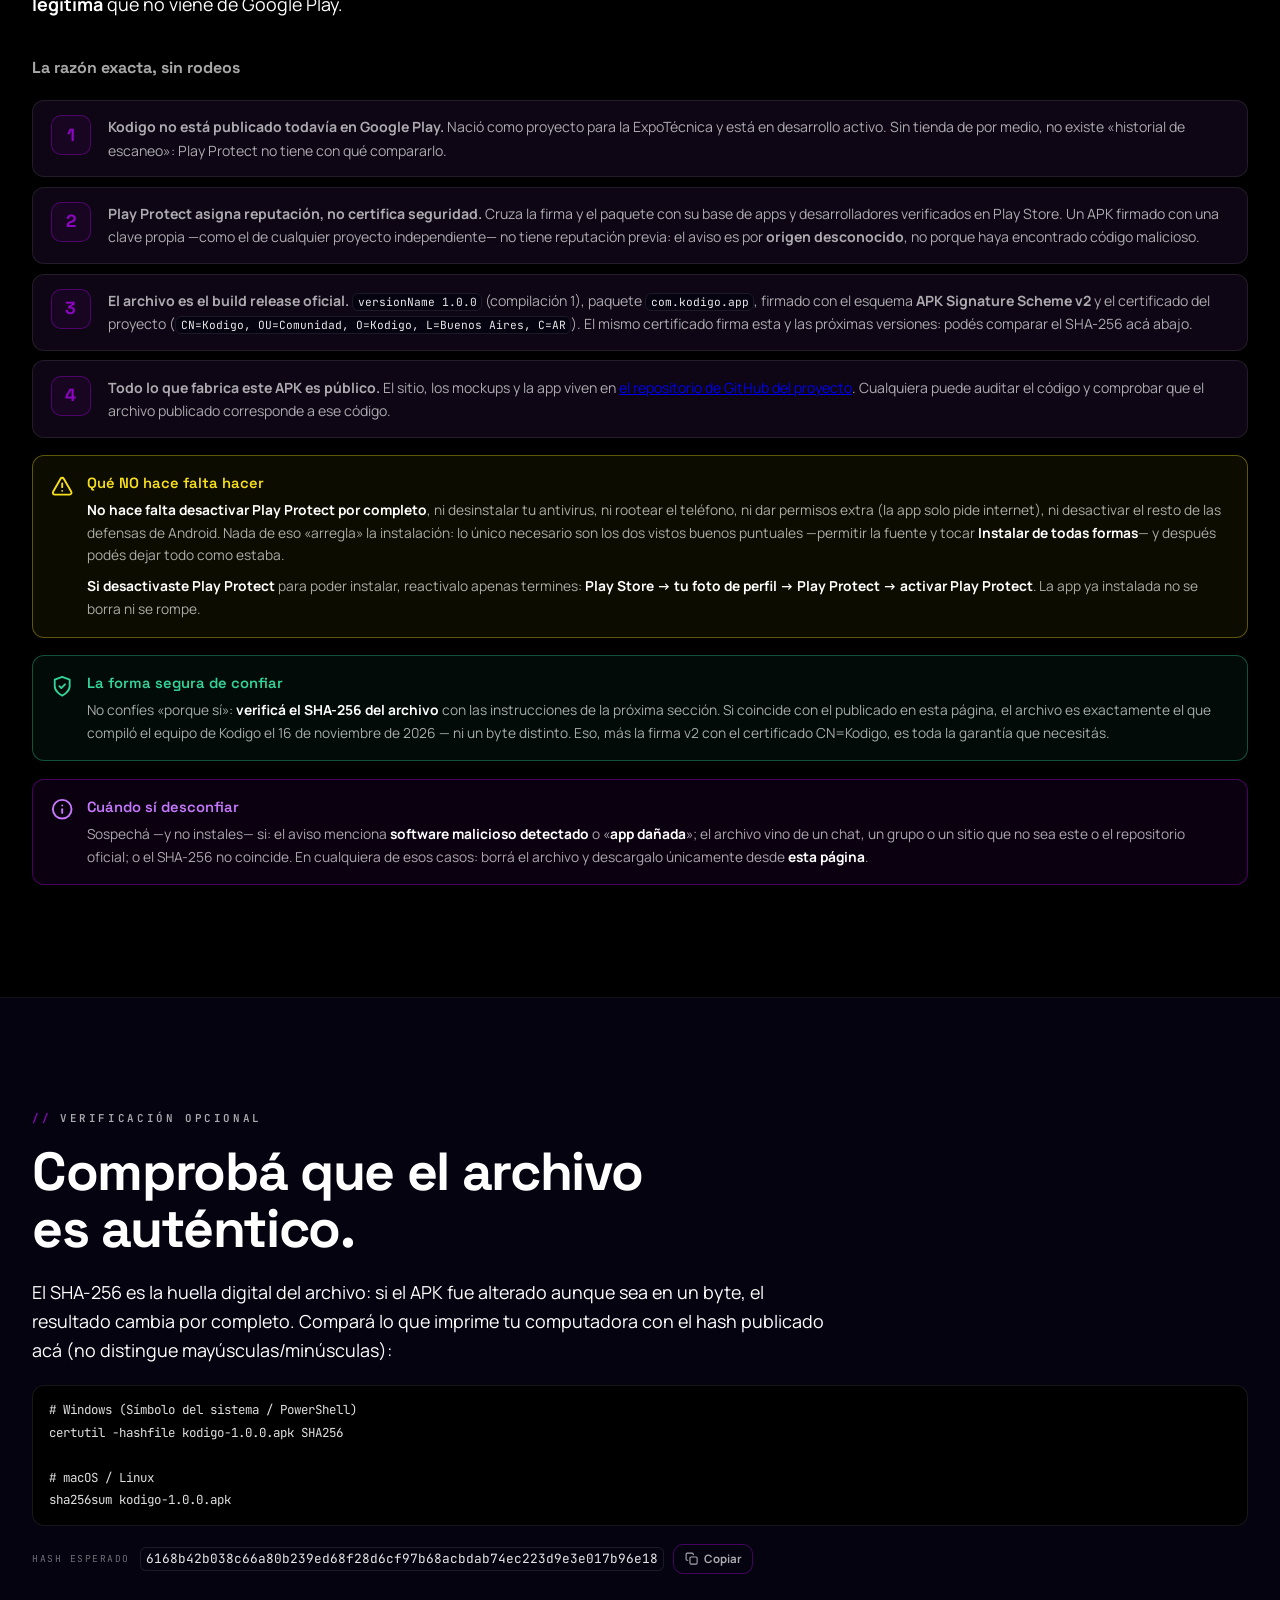
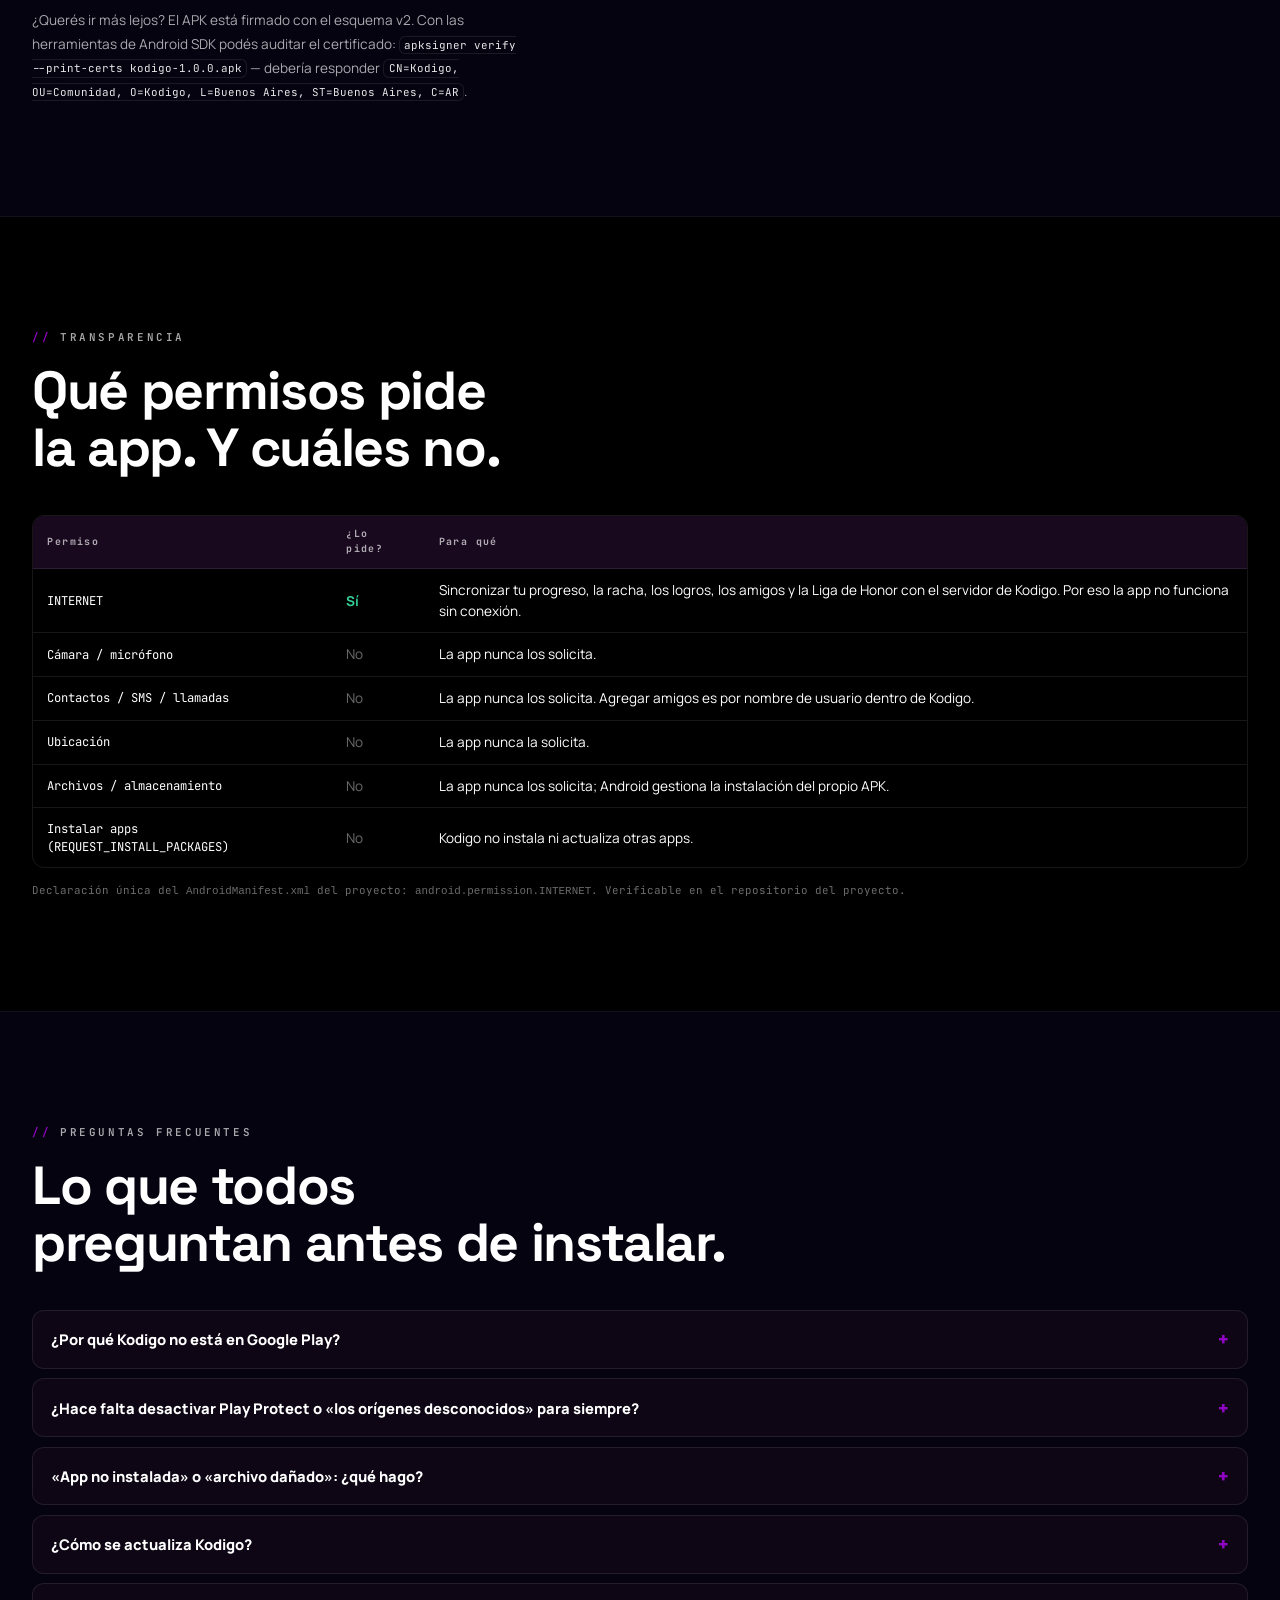
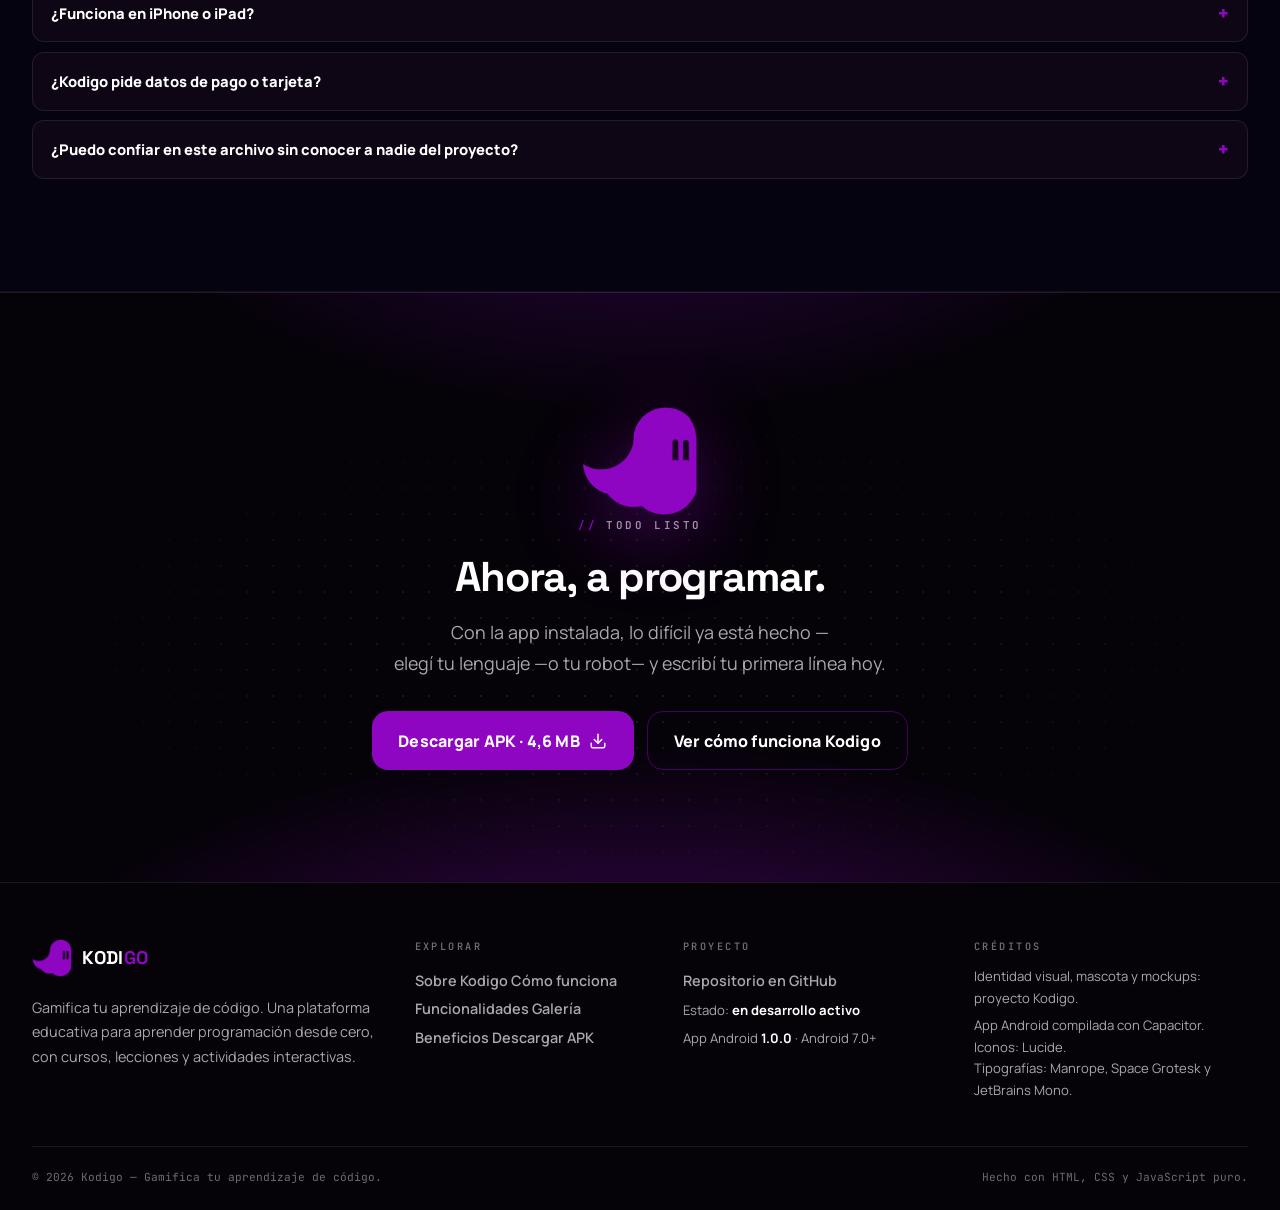
==== commit c0c7a165: "actualizacion del header de desacarga" ====
--- a/descarga.html
+++ b/descarga.html
@@ -51,7 +51,7 @@
         </nav>
 
         <div class="nav-actions">
-          <a class="btn btn-primary btn-sm nav-cta" href="#apk">Descargar APK</a>
+          <a class="btn btn-primary btn-sm nav-cta" href="index.html">Volver al inicio</a>
           <button
             class="nav-toggle"
             id="nav-toggle"
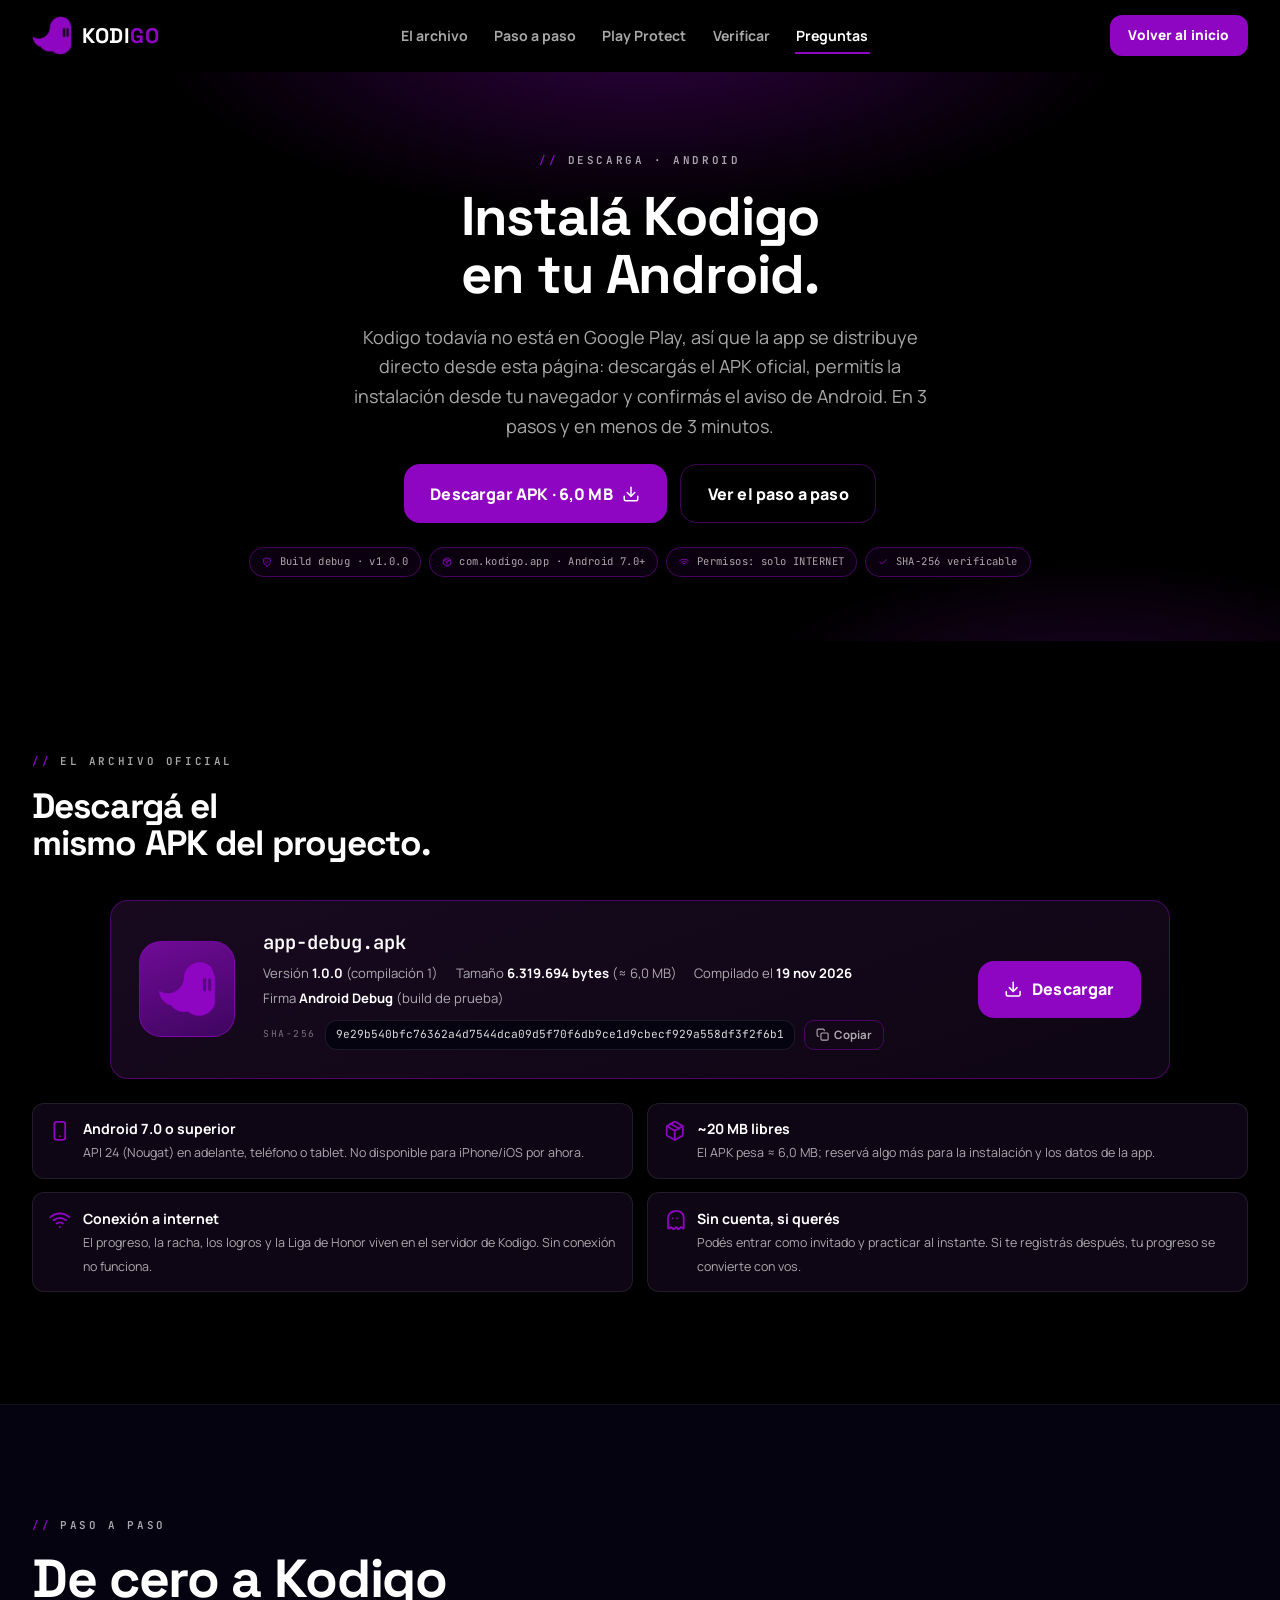
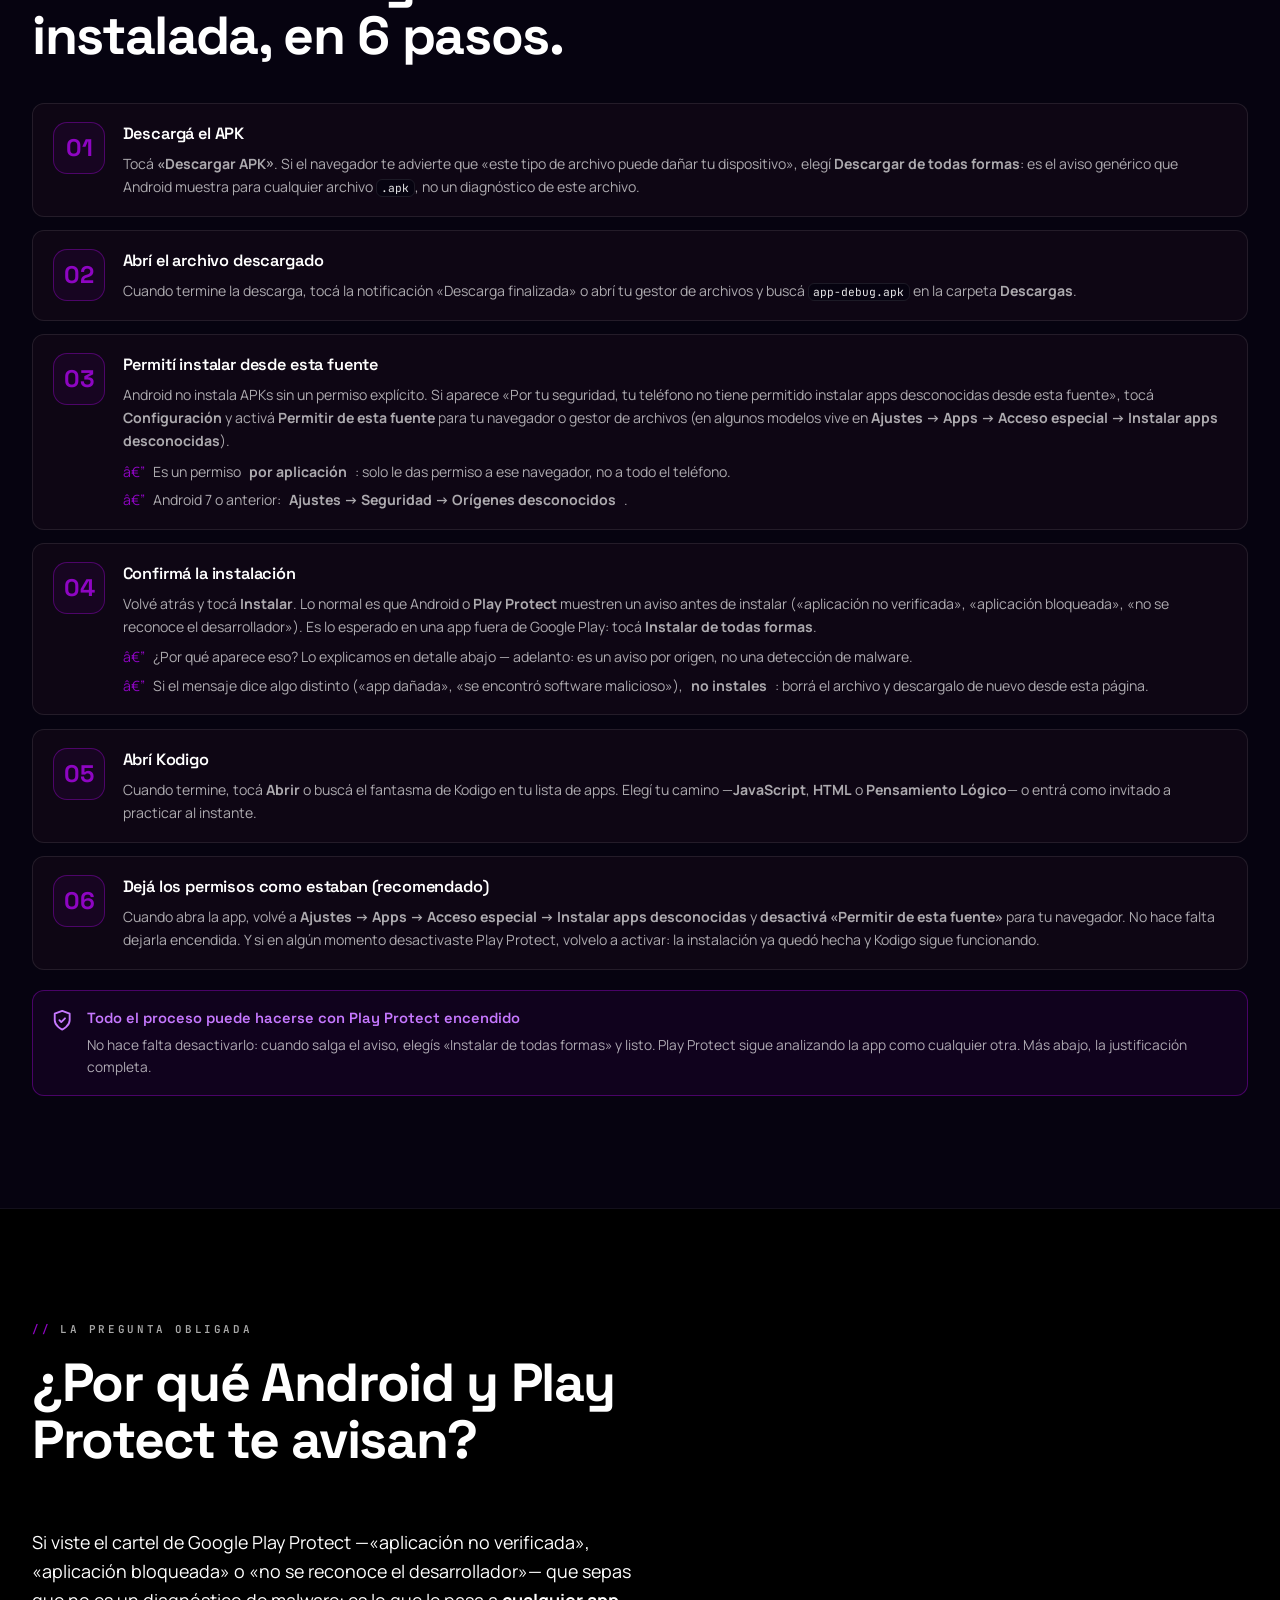
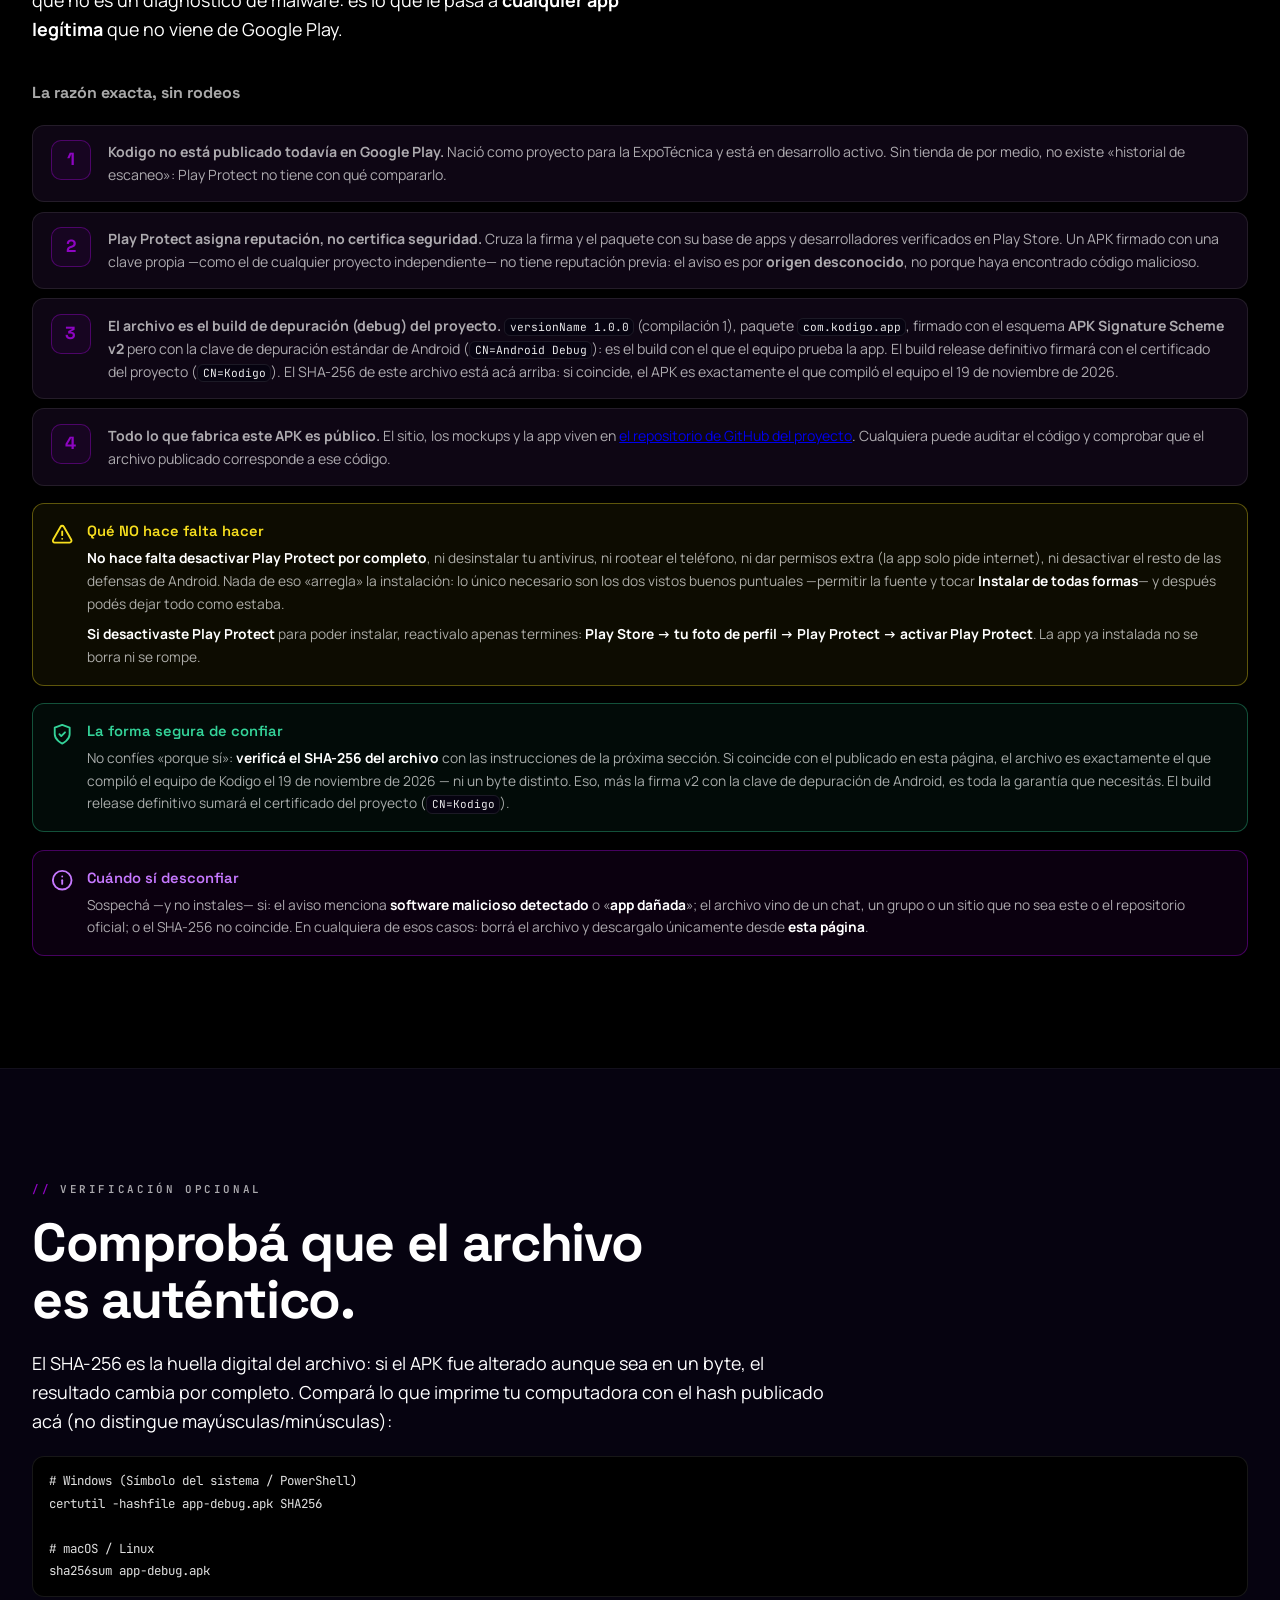
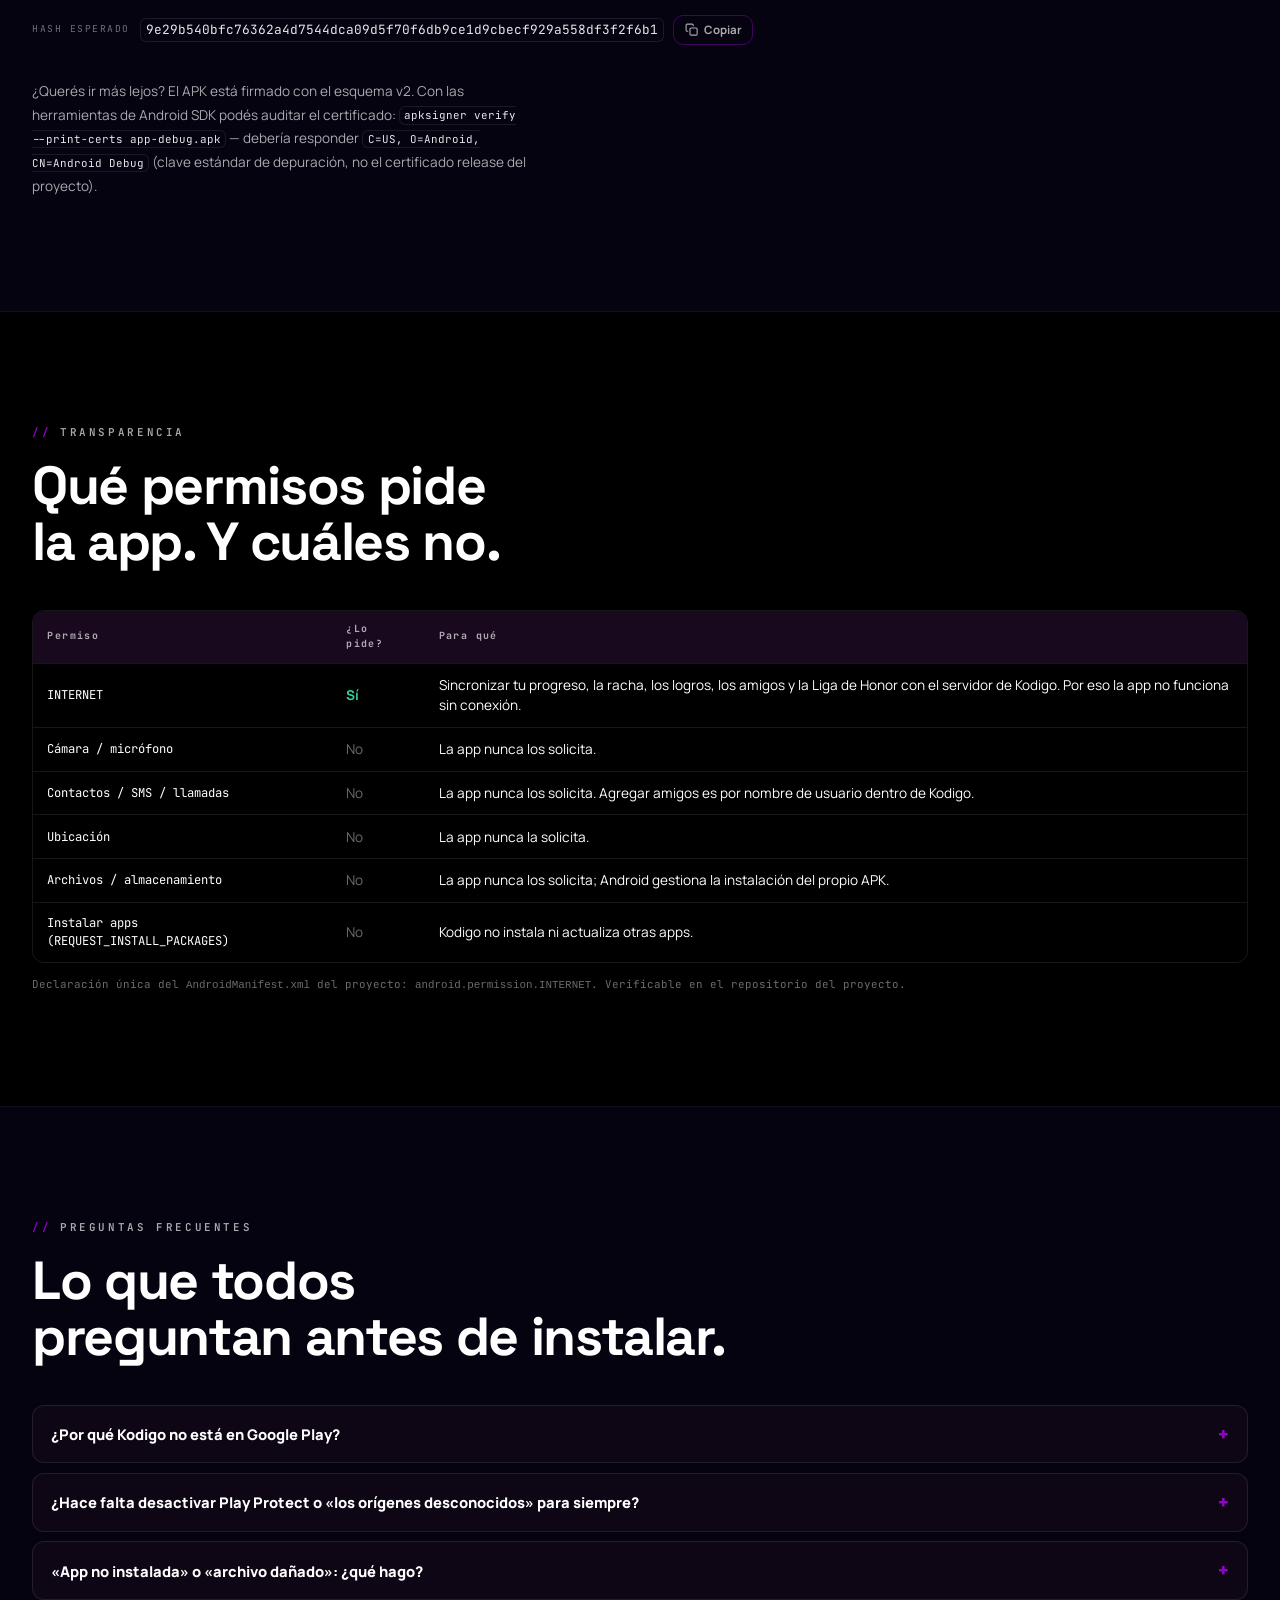
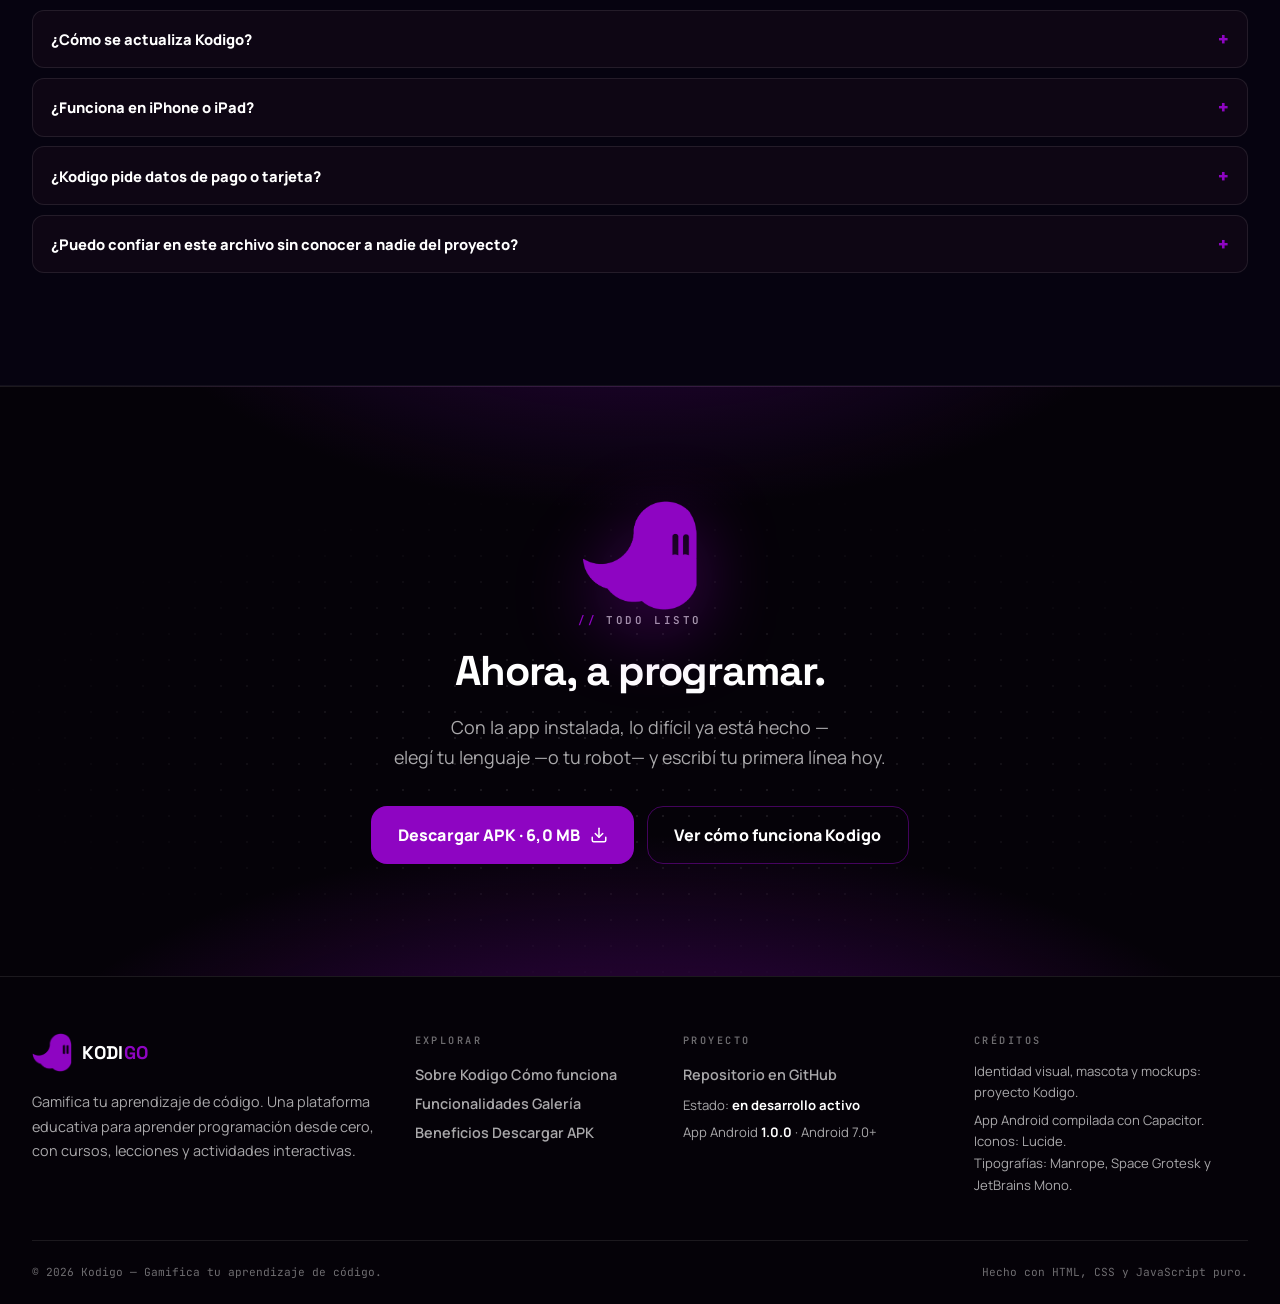
==== commit 09c83259: "nuevo apk" ====
--- a/descarga.html
+++ b/descarga.html
@@ -80,14 +80,14 @@
             el aviso de Android. En 3 pasos y en menos de 3 minutos.
           </p>
           <div class="download-ctas">
-            <a class="btn btn-primary btn-lg" href="descargas/kodigo-1.0.0.apk" download="kodigo-1.0.0.apk">
-              Descargar APK · 4,6 MB
+            <a class="btn btn-primary btn-lg" href="descargas/app-debug.apk" download="app-debug.apk">
+              Descargar APK · 6,0 MB
               <svg width="18" height="18" viewBox="0 0 24 24" fill="none" stroke="currentColor" stroke-width="2" stroke-linecap="round" stroke-linejoin="round" aria-hidden="true"><path d="M21 15v4a2 2 0 0 1-2 2H5a2 2 0 0 1-2-2v-4"/><path d="m7 10 5 5 5-5"/><path d="M12 15V3"/></svg>
             </a>
             <a class="btn btn-ghost btn-lg" href="#pasos">Ver el paso a paso</a>
           </div>
           <ul class="download-badges" aria-label="Garantías del archivo">
-            <li class="dl-badge"><i data-lucide="shield-check"></i>APK firmado · v1.0.0</li>
+            <li class="dl-badge"><i data-lucide="shield-check"></i>Build debug · v1.0.0</li>
             <li class="dl-badge"><i data-lucide="package"></i>com.kodigo.app · Android 7.0+</li>
             <li class="dl-badge"><i data-lucide="wifi"></i>Permisos: solo INTERNET</li>
             <li class="dl-badge"><i data-lucide="check"></i>SHA-256 verificable</li>
@@ -106,21 +106,22 @@
               <img src="assets/img/kodigo-ghost.png" alt="" width="58" height="55" />
             </div>
             <div>
-              <p class="file-name">kodigo-1.0.0.apk</p>
+              <p class="file-name">app-debug.apk</p>
               <div class="file-meta">
                 <span>Versión <strong>1.0.0</strong> (compilación 1)</span>
-                <span>Tamaño <strong>4.824.909 bytes</strong> (≈ 4,6 MB)</span>
-                <span>Compilado el <strong>16 nov 2026</strong></span>
+                <span>Tamaño <strong>6.319.694 bytes</strong> (≈ 6,0 MB)</span>
+                <span>Compilado el <strong>19 nov 2026</strong></span>
+                <span>Firma <strong>Android Debug</strong> (build de prueba)</span>
               </div>
               <div class="file-hash-row">
                 <span class="file-hash-label">SHA-256</span>
-                <code class="file-hash" id="apk-hash">6168b42b038c66a80b239ed68f28d6cf97b68acbdab74ec223d9e3e017b96e18</code>
-                <button class="copy-btn" type="button" data-copy="6168b42b038c66a80b239ed68f28d6cf97b68acbdab74ec223d9e3e017b96e18" aria-label="Copiar el SHA-256 del APK">
+                <code class="file-hash" id="apk-hash">9e29b540bfc76362a4d7544dca09d5f70f6db9ce1d9cbecf929a558df3f2f6b1</code>
+                <button class="copy-btn" type="button" data-copy="9e29b540bfc76362a4d7544dca09d5f70f6db9ce1d9cbecf929a558df3f2f6b1" aria-label="Copiar el SHA-256 del APK">
                   <i data-lucide="copy"></i><span class="copy-label">Copiar</span>
                 </button>
               </div>
             </div>
-            <a class="btn btn-primary btn-lg" href="descargas/kodigo-1.0.0.apk" download="kodigo-1.0.0.apk">
+            <a class="btn btn-primary btn-lg" href="descargas/app-debug.apk" download="app-debug.apk">
               <i data-lucide="download"></i>
               Descargar
             </a>
@@ -133,7 +134,7 @@
             </div>
             <div class="req-card">
               <i data-lucide="package"></i>
-              <div><strong>~20 MB libres</strong><span>El APK pesa ≈ 4,6 MB; reservá algo más para la instalación y los datos de la app.</span></div>
+              <div><strong>~20 MB libres</strong><span>El APK pesa ≈ 6,0 MB; reservá algo más para la instalación y los datos de la app.</span></div>
             </div>
             <div class="req-card">
               <i data-lucide="wifi"></i>
@@ -172,7 +173,7 @@
                 <h3>Abrí el archivo descargado</h3>
                 <p>
                   Cuando termine la descarga, tocá la notificación «Descarga finalizada» o abrí tu
-                  gestor de archivos y buscá <code>kodigo-1.0.0.apk</code> en la carpeta
+                  gestor de archivos y buscá <code>app-debug.apk</code> en la carpeta
                   <strong>Descargas</strong>.
                 </p>
               </div>
@@ -276,7 +277,7 @@
               </li>
               <li class="step" style="grid-template-columns: 40px minmax(0, 1fr); padding: 0.9rem 1.1rem">
                 <span class="step-num" style="height: 40px; font-size: 1.1rem; border-radius: 10px">3</span>
-                <p><strong>El archivo es el build release oficial.</strong> <code>versionName 1.0.0</code> (compilación 1), paquete <code>com.kodigo.app</code>, firmado con el esquema <strong>APK Signature Scheme v2</strong> y el certificado del proyecto (<code>CN=Kodigo, OU=Comunidad, O=Kodigo, L=Buenos Aires, C=AR</code>). El mismo certificado firma esta y las próximas versiones: podés comparar el SHA-256 acá abajo.</p>
+                <p><strong>El archivo es el build de depuración (debug) del proyecto.</strong> <code>versionName 1.0.0</code> (compilación 1), paquete <code>com.kodigo.app</code>, firmado con el esquema <strong>APK Signature Scheme v2</strong> pero con la clave de depuración estándar de Android (<code>CN=Android Debug</code>): es el build con el que el equipo prueba la app. El build release definitivo firmará con el certificado del proyecto (<code>CN=Kodigo</code>). El SHA-256 de este archivo está acá arriba: si coincide, el APK es exactamente el que compiló el equipo el 19 de noviembre de 2026.</p>
               </li>
               <li class="step" style="grid-template-columns: 40px minmax(0, 1fr); padding: 0.9rem 1.1rem">
                 <span class="step-num" style="height: 40px; font-size: 1.1rem; border-radius: 10px">4</span>
@@ -310,9 +311,10 @@
                 <p>
                   No confíes «porque sí»: <strong>verificá el SHA-256 del archivo</strong> con las
                   instrucciones de la próxima sección. Si coincide con el publicado en esta página, el
-                  archivo es exactamente el que compiló el equipo de Kodigo el 16 de noviembre de 2026 —
-                  ni un byte distinto. Eso, más la firma v2 con el certificado CN=Kodigo, es toda la
-                  garantía que necesitás.
+                  archivo es exactamente el que compiló el equipo de Kodigo el 19 de noviembre de 2026 —
+                  ni un byte distinto. Eso, más la firma v2 con la clave de depuración de Android, es
+                  toda la garantía que necesitás. El build release definitivo sumará el certificado
+                  del proyecto (<code>CN=Kodigo</code>).
                 </p>
               </div>
             </div>
@@ -347,23 +349,24 @@
 
           <div class="desc-stack" style="margin-top: 1.25rem">
             <div class="hash-block"># Windows (Símbolo del sistema / PowerShell)
-certutil -hashfile kodigo-1.0.0.apk SHA256
+certutil -hashfile app-debug.apk SHA256
 
 # macOS / Linux
-sha256sum kodigo-1.0.0.apk</div>
+sha256sum app-debug.apk</div>
 
             <div class="file-hash-row" style="margin-top: 0">
               <span class="file-hash-label">HASH ESPERADO</span>
-              <code class="file-hash hash-expected">6168b42b038c66a80b239ed68f28d6cf97b68acbdab74ec223d9e3e017b96e18</code>
-              <button class="copy-btn" type="button" data-copy="6168b42b038c66a80b239ed68f28d6cf97b68acbdab74ec223d9e3e017b96e18" aria-label="Copiar el SHA-256 esperado">
+              <code class="file-hash hash-expected">9e29b540bfc76362a4d7544dca09d5f70f6db9ce1d9cbecf929a558df3f2f6b1</code>
+              <button class="copy-btn" type="button" data-copy="9e29b540bfc76362a4d7544dca09d5f70f6db9ce1d9cbecf929a558df3f2f6b1" aria-label="Copiar el SHA-256 esperado">
                 <i data-lucide="copy"></i><span class="copy-label">Copiar</span>
               </button>
             </div>
 
             <p class="body-text" style="font-size: 0.85rem">
               ¿Querés ir más lejos? El APK está firmado con el esquema v2. Con las herramientas de
-              Android SDK podés auditar el certificado: <code>apksigner verify --print-certs kodigo-1.0.0.apk</code> —
-              debería responder <code>CN=Kodigo, OU=Comunidad, O=Kodigo, L=Buenos Aires, ST=Buenos Aires, C=AR</code>.
+              Android SDK podés auditar el certificado: <code>apksigner verify --print-certs app-debug.apk</code> —
+              debería responder <code>C=US, O=Android, CN=Android Debug</code> (clave estándar de
+              depuración, no el certificado release del proyecto).
             </p>
           </div>
         </div>
@@ -464,6 +467,12 @@
                 e instalalo encima de la versión instalada: Android la reconoce como la misma app
                 (mismo <code>com.kodigo.app</code>, mismo certificado) y conserva tu progreso.
                 Todavía no hay auto-actualización.
+                <br /><br />
+                <strong>Ojo con los builds de depuración:</strong> el APK actual es un build debug
+                (firma <code>CN=Android Debug</code>). No se puede instalar encima del build release
+                anterior (las firmas son distintas): <strong>desinstalá Kodigo primero</strong> y
+                después instalá el debug. Cuando salga el release definitivo, las actualizaciones se
+                harán de la forma normal.
               </div>
             </details>
 
@@ -489,9 +498,11 @@
               <div class="faq-body">
                 Sí, porque no tenés que creer en nuestra palabra: el SHA-256 del archivo está publicado
                 en esta página y el hash del APK que descargues tiene que ser exactamente ese. Además,
-                la firma v2 con el certificado <code>CN=Kodigo</code> demuestra que el archivo salió del
-                keystore del proyecto y no fue re-empaquetado. Es la misma clase de verificación que se
-                aplica a cualquier distribución de software fuera de una tienda oficial.
+                está firmado con el esquema v2 (clave estándar de depuración de Android, ya que es el
+                build de prueba del equipo) y su contenido es auditable: el build release definitivo
+                firmará con el certificado del proyecto (<code>CN=Kodigo</code>). Es la misma clase de
+                verificación que se aplica a cualquier distribución de software fuera de una tienda
+                oficial.
               </div>
             </details>
           </div>
@@ -510,8 +521,8 @@
             elegí tu lenguaje —o tu robot— y escribí tu primera línea hoy.
           </p>
           <div class="cta-actions">
-            <a class="btn btn-primary btn-lg" href="descargas/kodigo-1.0.0.apk" download="kodigo-1.0.0.apk">
-              Descargar APK · 4,6 MB
+            <a class="btn btn-primary btn-lg" href="descargas/app-debug.apk" download="app-debug.apk">
+              Descargar APK · 6,0 MB
               <svg width="18" height="18" viewBox="0 0 24 24" fill="none" stroke="currentColor" stroke-width="2" stroke-linecap="round" stroke-linejoin="round" aria-hidden="true"><path d="M21 15v4a2 2 0 0 1-2 2H5a2 2 0 0 1-2-2v-4"/><path d="m7 10 5 5 5-5"/><path d="M12 15V3"/></svg>
             </a>
             <a class="btn btn-ghost btn-lg" href="index.html#como-funciona">Ver cómo funciona Kodigo</a>
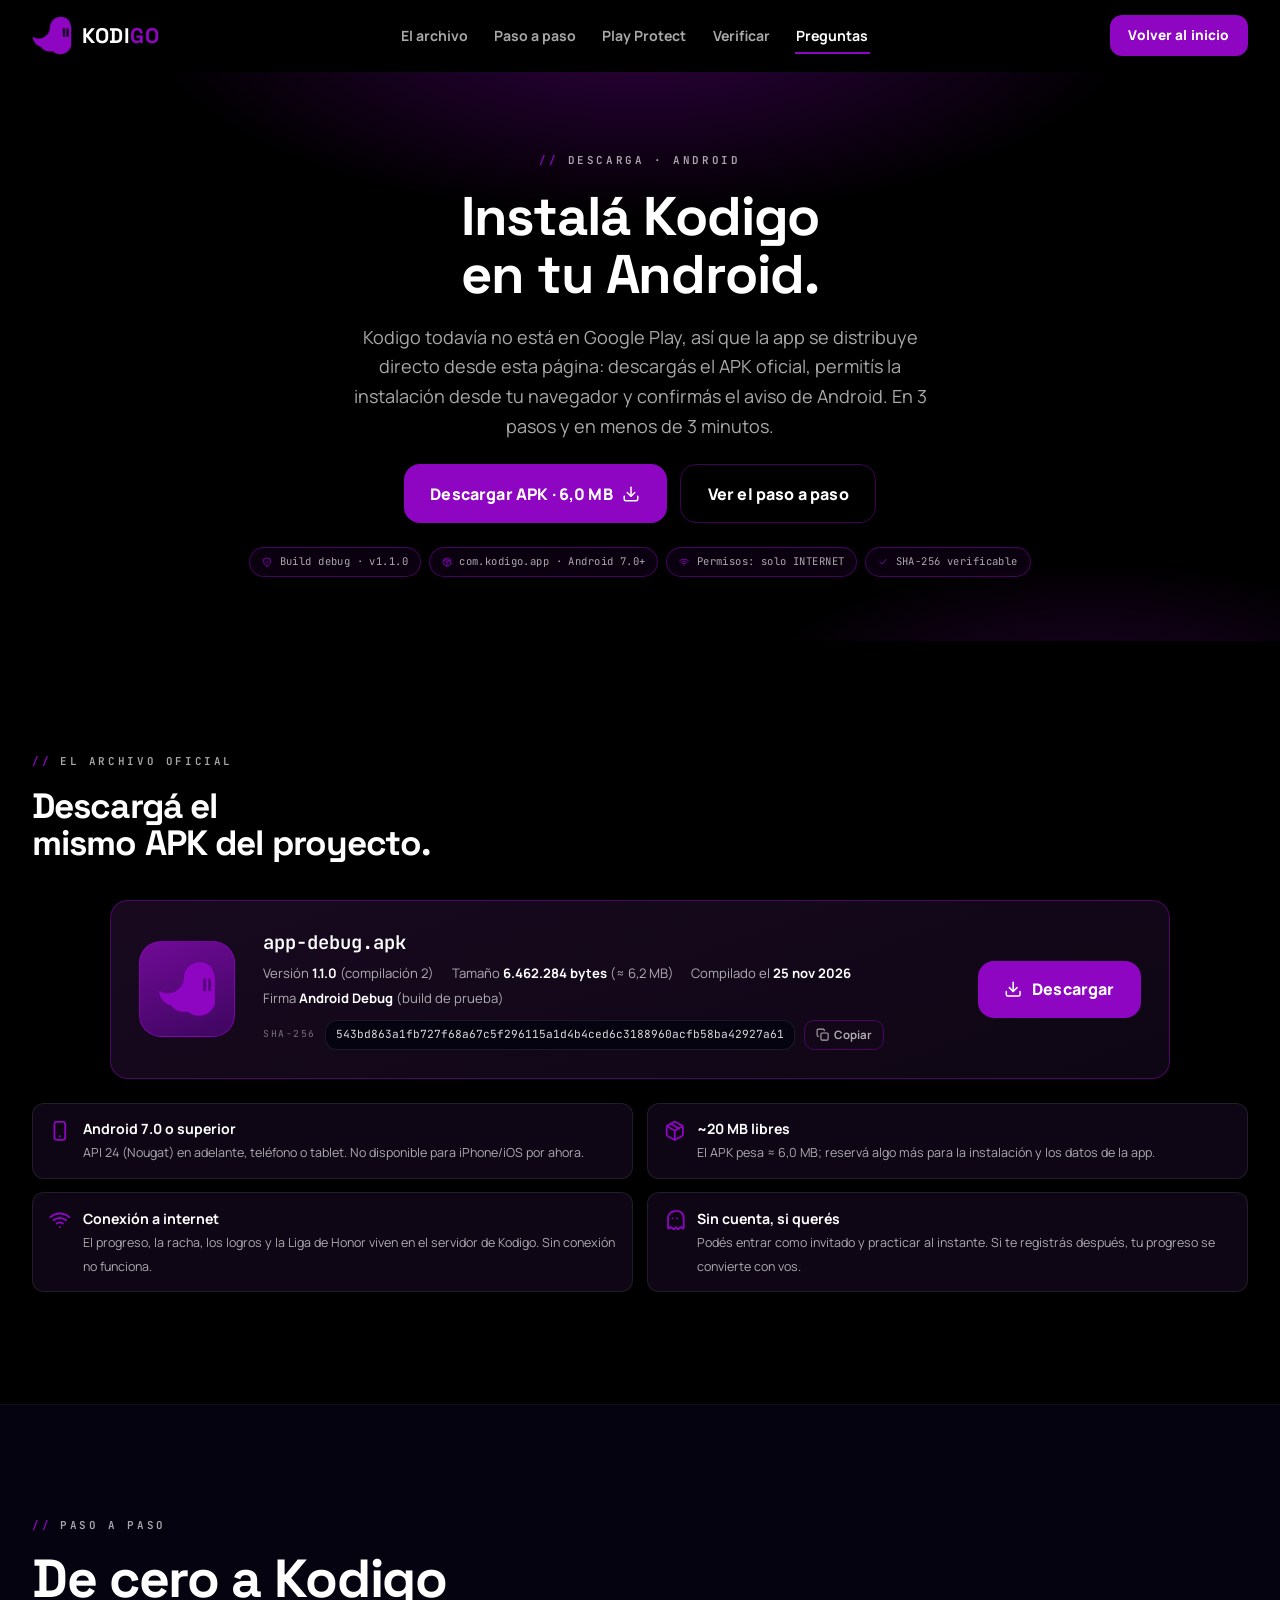
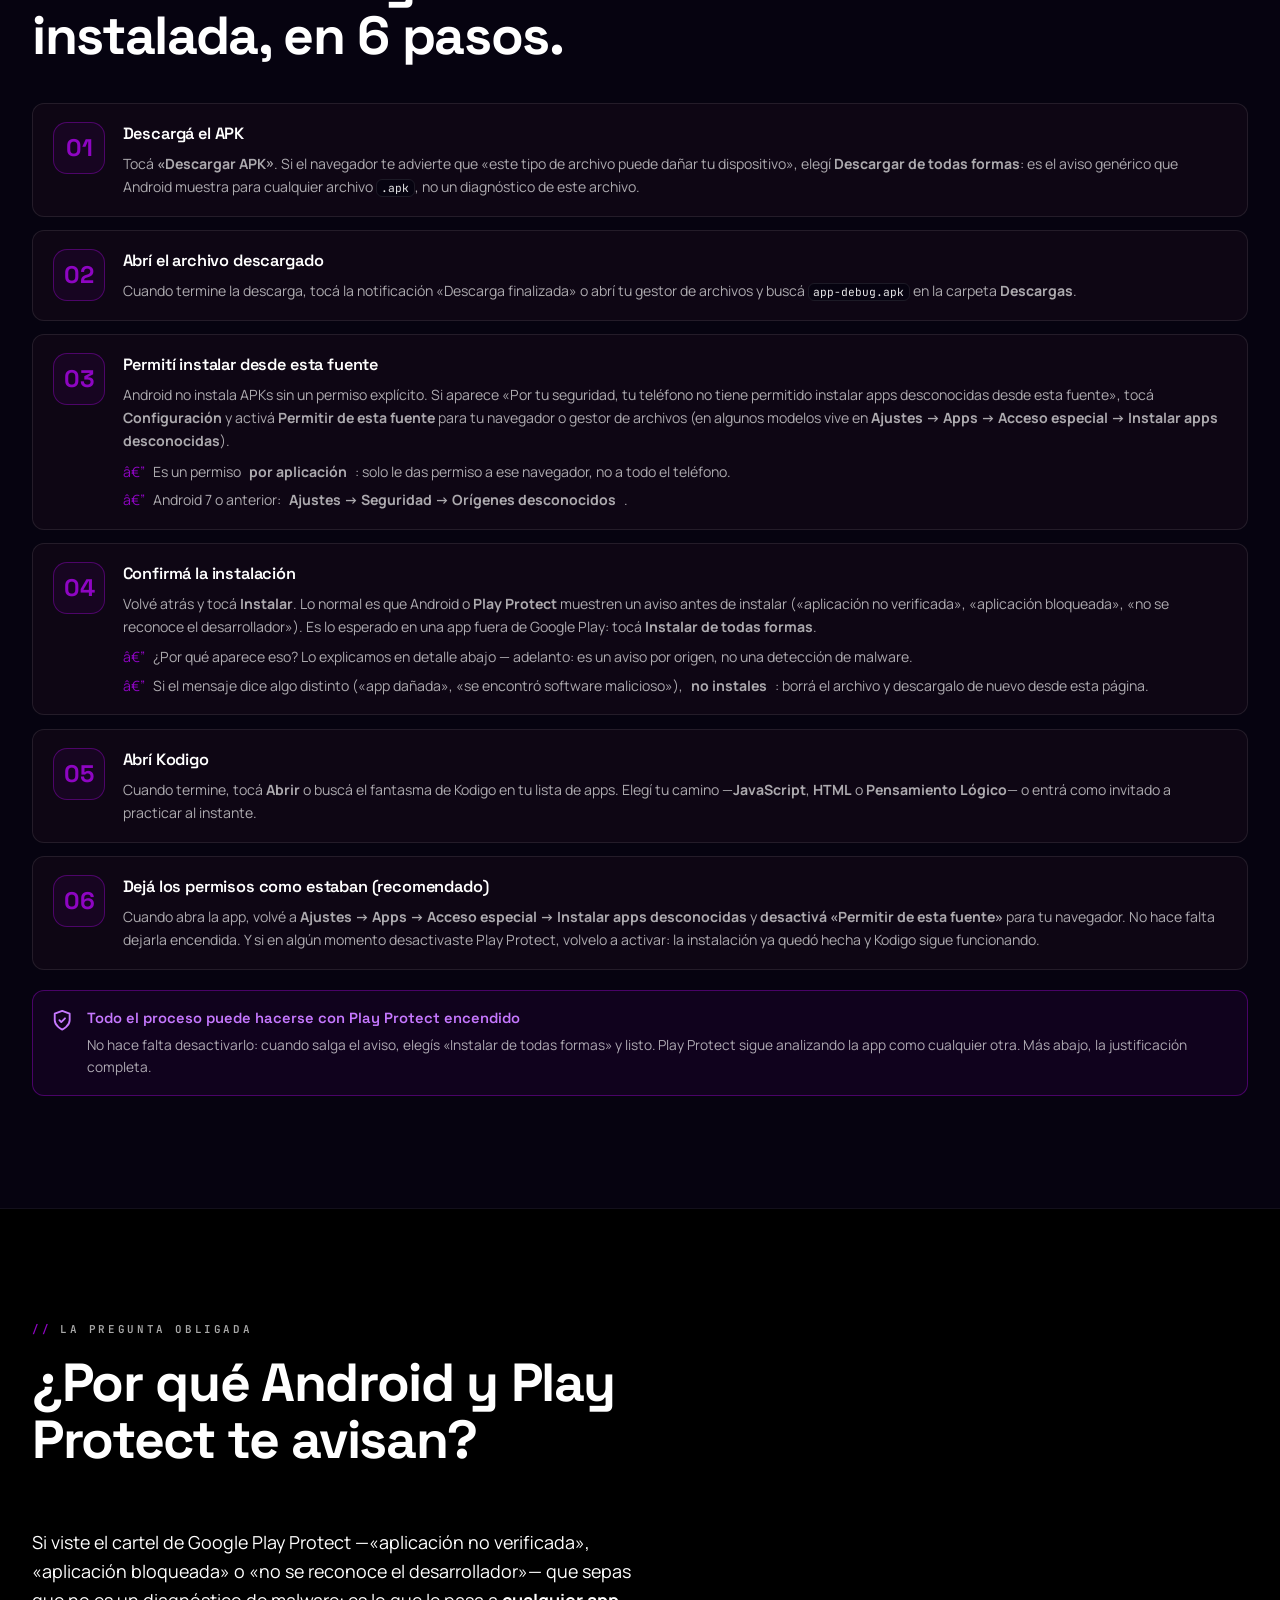
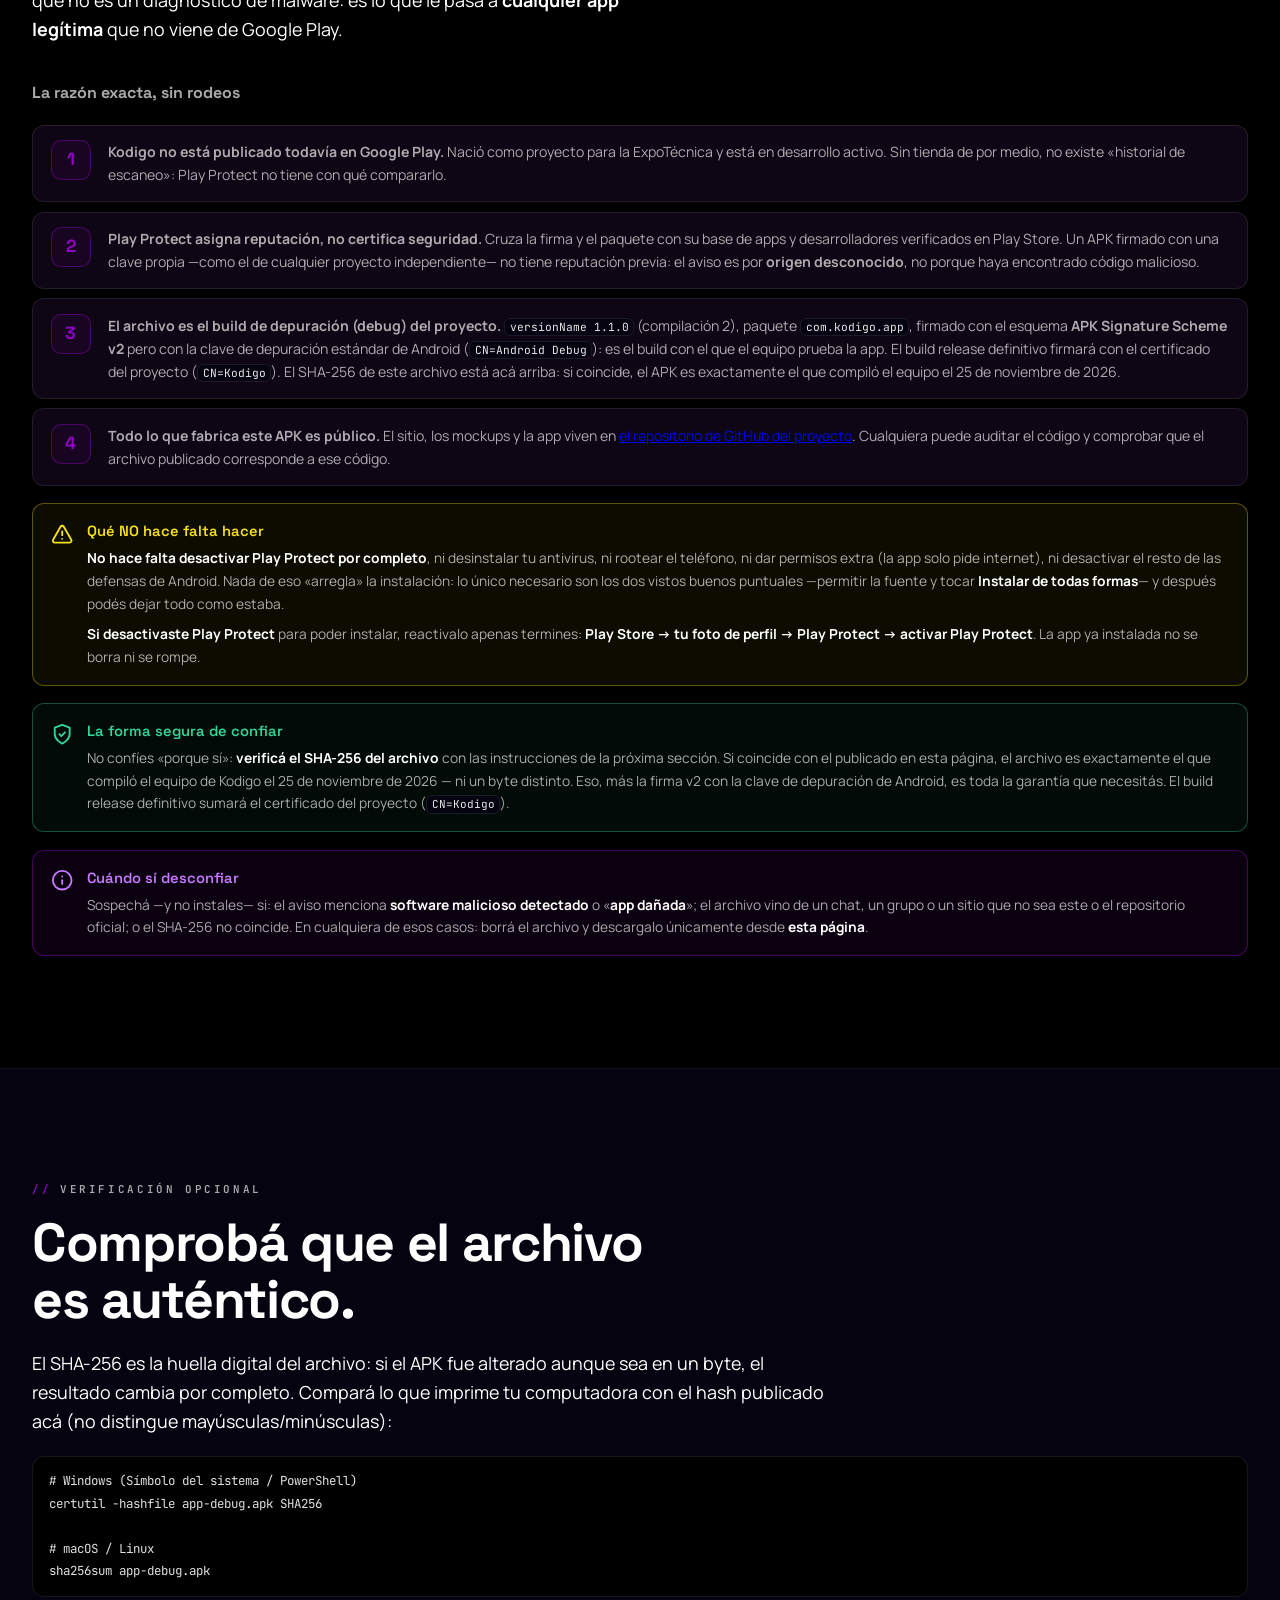
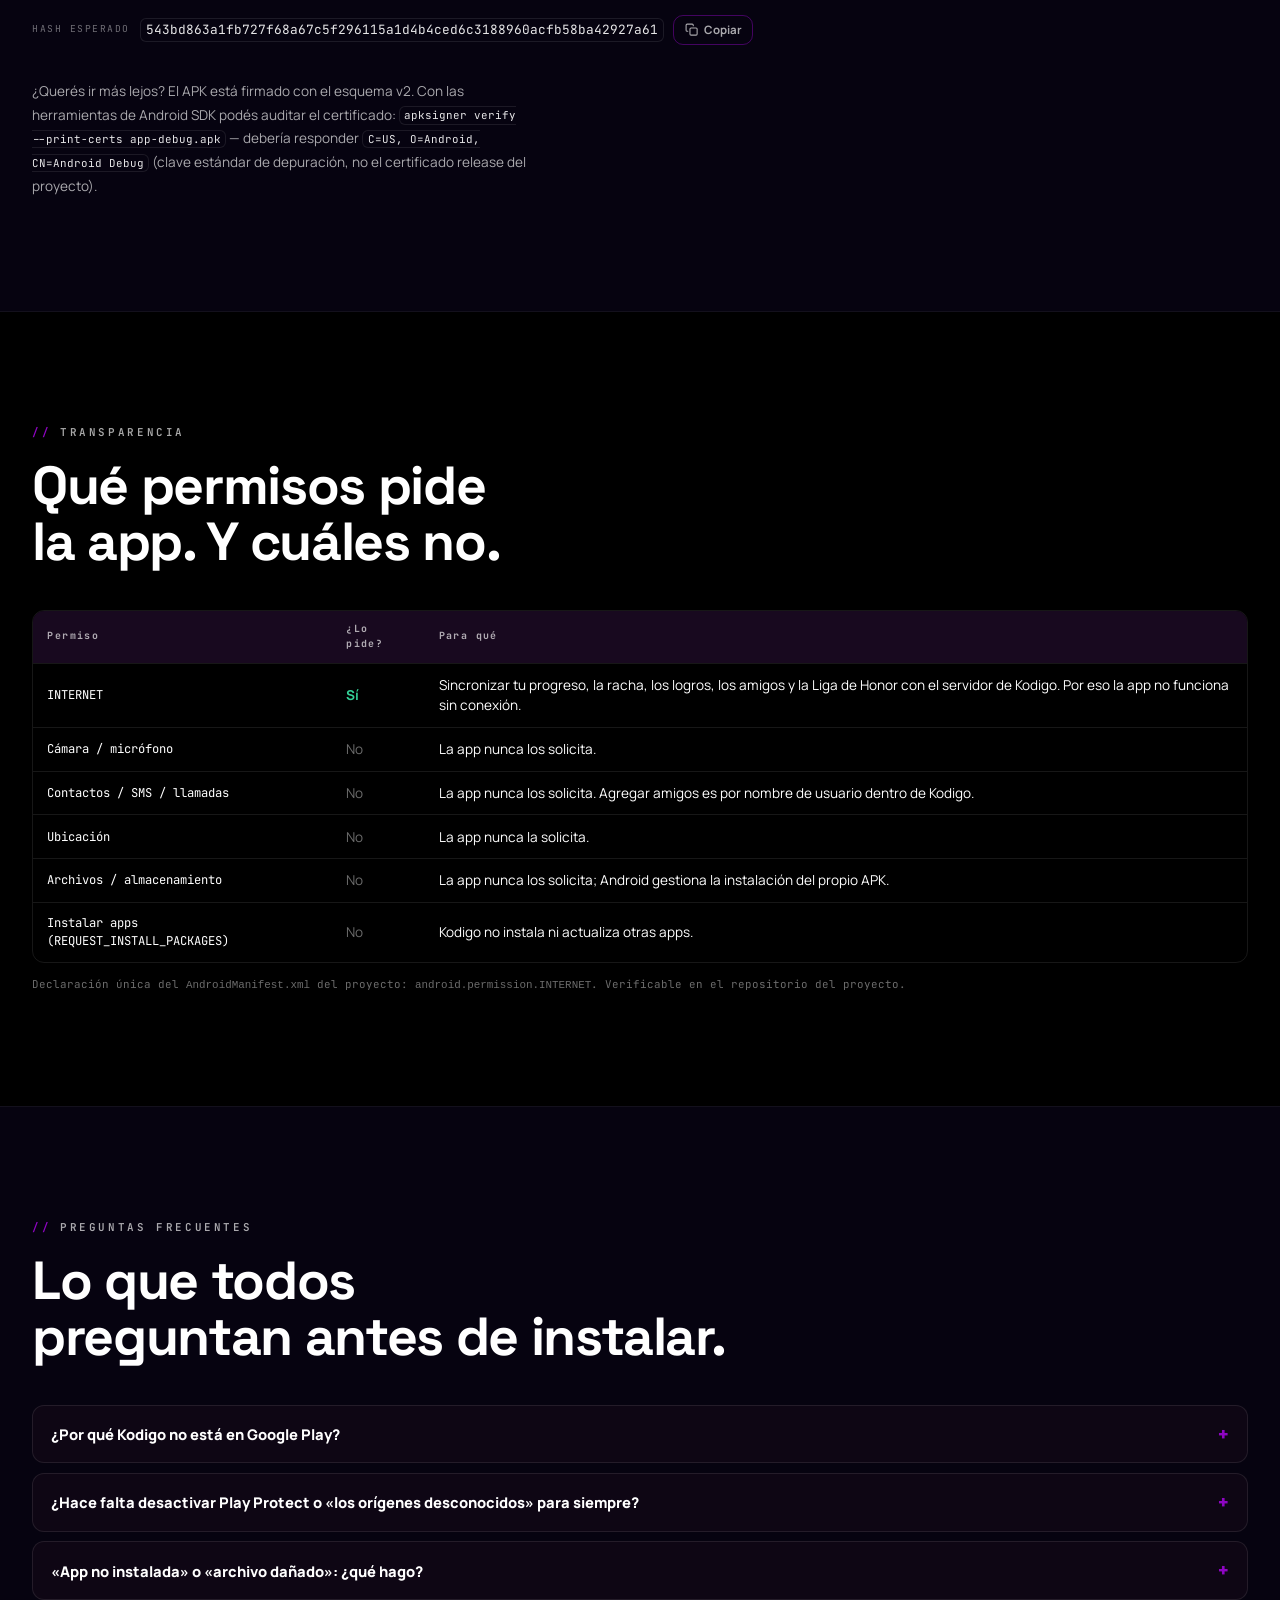
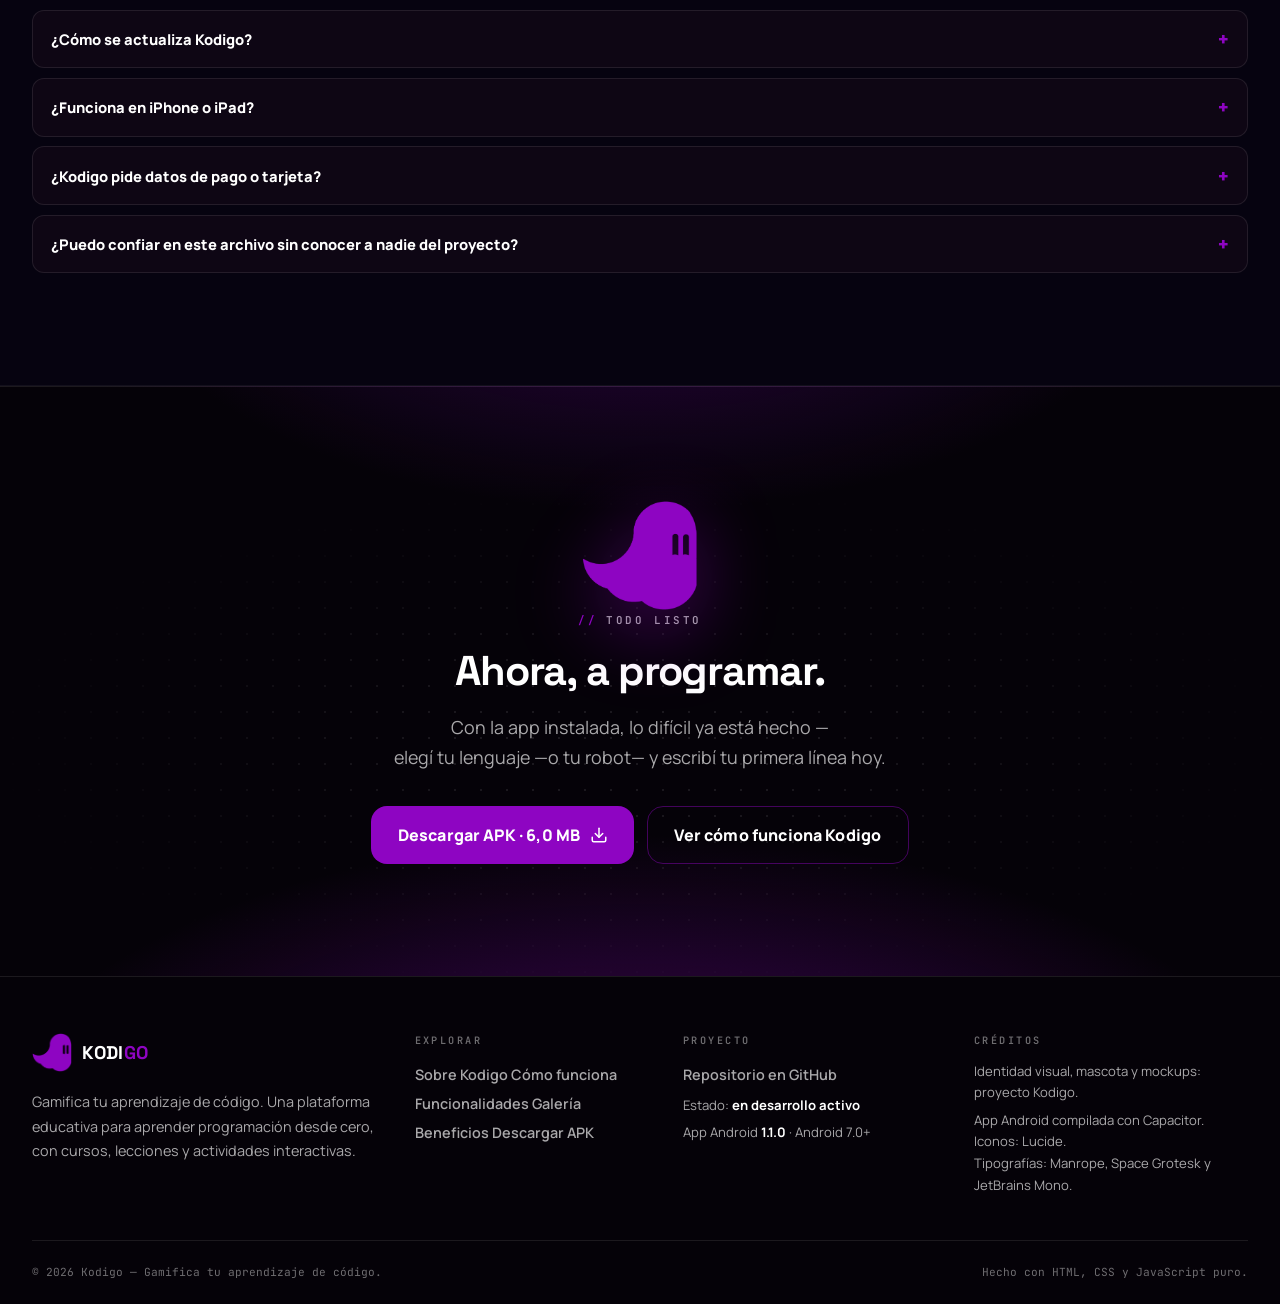
==== commit d882c63e: "publica Kodigo 1.1.0 (compilacion 2) con version.json para el aviso de actualizacion" ====
--- a/descarga.html
+++ b/descarga.html
@@ -6,13 +6,13 @@
     <title>Descargar Kodigo para Android — Instalar el APK paso a paso</title>
     <meta
       name="description"
-      content="Descargá el APK oficial de Kodigo 1.0.0 para Android y aprendé cómo instalarlo paso a paso: permisos de origen desconocido, aviso de Play Protect y cómo verificarlo con SHA-256."
+      content="Descargá el APK oficial de Kodigo 1.1.0 para Android y aprendé cómo instalarlo paso a paso: permisos de origen desconocido, aviso de Play Protect y cómo verificarlo con SHA-256."
     />
     <meta name="theme-color" content="#000000" />
     <link rel="icon" type="image/png" href="assets/img/kodigo-ghost.png" />
 
     <!-- Open Graph -->
-    <meta property="og:title" content="Descargar Kodigo para Android — APK 1.0.0" />
+    <meta property="og:title" content="Descargar Kodigo para Android — APK 1.1.0" />
     <meta
       property="og:description"
       content="Instalá Kodigo en tu Android en 3 pasos: descargá el APK oficial, permití la instalación desde tu navegador y confirmá el aviso de Play Protect. Incluye SHA-256 del archivo."
@@ -87,7 +87,7 @@
             <a class="btn btn-ghost btn-lg" href="#pasos">Ver el paso a paso</a>
           </div>
           <ul class="download-badges" aria-label="Garantías del archivo">
-            <li class="dl-badge"><i data-lucide="shield-check"></i>Build debug · v1.0.0</li>
+            <li class="dl-badge"><i data-lucide="shield-check"></i>Build debug · v1.1.0</li>
             <li class="dl-badge"><i data-lucide="package"></i>com.kodigo.app · Android 7.0+</li>
             <li class="dl-badge"><i data-lucide="wifi"></i>Permisos: solo INTERNET</li>
             <li class="dl-badge"><i data-lucide="check"></i>SHA-256 verificable</li>
@@ -108,15 +108,15 @@
             <div>
               <p class="file-name">app-debug.apk</p>
               <div class="file-meta">
-                <span>Versión <strong>1.0.0</strong> (compilación 1)</span>
-                <span>Tamaño <strong>6.319.694 bytes</strong> (≈ 6,0 MB)</span>
-                <span>Compilado el <strong>19 nov 2026</strong></span>
+                <span>Versión <strong>1.1.0</strong> (compilación 2)</span>
+                <span>Tamaño <strong>6.462.284 bytes</strong> (≈ 6,2 MB)</span>
+                <span>Compilado el <strong>25 nov 2026</strong></span>
                 <span>Firma <strong>Android Debug</strong> (build de prueba)</span>
               </div>
               <div class="file-hash-row">
                 <span class="file-hash-label">SHA-256</span>
-                <code class="file-hash" id="apk-hash">9e29b540bfc76362a4d7544dca09d5f70f6db9ce1d9cbecf929a558df3f2f6b1</code>
-                <button class="copy-btn" type="button" data-copy="9e29b540bfc76362a4d7544dca09d5f70f6db9ce1d9cbecf929a558df3f2f6b1" aria-label="Copiar el SHA-256 del APK">
+                <code class="file-hash" id="apk-hash">543bd863a1fb727f68a67c5f296115a1d4b4ced6c3188960acfb58ba42927a61</code>
+                <button class="copy-btn" type="button" data-copy="543bd863a1fb727f68a67c5f296115a1d4b4ced6c3188960acfb58ba42927a61" aria-label="Copiar el SHA-256 del APK">
                   <i data-lucide="copy"></i><span class="copy-label">Copiar</span>
                 </button>
               </div>
@@ -277,7 +277,7 @@
               </li>
               <li class="step" style="grid-template-columns: 40px minmax(0, 1fr); padding: 0.9rem 1.1rem">
                 <span class="step-num" style="height: 40px; font-size: 1.1rem; border-radius: 10px">3</span>
-                <p><strong>El archivo es el build de depuración (debug) del proyecto.</strong> <code>versionName 1.0.0</code> (compilación 1), paquete <code>com.kodigo.app</code>, firmado con el esquema <strong>APK Signature Scheme v2</strong> pero con la clave de depuración estándar de Android (<code>CN=Android Debug</code>): es el build con el que el equipo prueba la app. El build release definitivo firmará con el certificado del proyecto (<code>CN=Kodigo</code>). El SHA-256 de este archivo está acá arriba: si coincide, el APK es exactamente el que compiló el equipo el 19 de noviembre de 2026.</p>
+                <p><strong>El archivo es el build de depuración (debug) del proyecto.</strong> <code>versionName 1.1.0</code> (compilación 2), paquete <code>com.kodigo.app</code>, firmado con el esquema <strong>APK Signature Scheme v2</strong> pero con la clave de depuración estándar de Android (<code>CN=Android Debug</code>): es el build con el que el equipo prueba la app. El build release definitivo firmará con el certificado del proyecto (<code>CN=Kodigo</code>). El SHA-256 de este archivo está acá arriba: si coincide, el APK es exactamente el que compiló el equipo el 25 de noviembre de 2026.</p>
               </li>
               <li class="step" style="grid-template-columns: 40px minmax(0, 1fr); padding: 0.9rem 1.1rem">
                 <span class="step-num" style="height: 40px; font-size: 1.1rem; border-radius: 10px">4</span>
@@ -311,7 +311,7 @@
                 <p>
                   No confíes «porque sí»: <strong>verificá el SHA-256 del archivo</strong> con las
                   instrucciones de la próxima sección. Si coincide con el publicado en esta página, el
-                  archivo es exactamente el que compiló el equipo de Kodigo el 19 de noviembre de 2026 —
+                  archivo es exactamente el que compiló el equipo de Kodigo el 25 de noviembre de 2026 —
                   ni un byte distinto. Eso, más la firma v2 con la clave de depuración de Android, es
                   toda la garantía que necesitás. El build release definitivo sumará el certificado
                   del proyecto (<code>CN=Kodigo</code>).
@@ -356,8 +356,8 @@
 
             <div class="file-hash-row" style="margin-top: 0">
               <span class="file-hash-label">HASH ESPERADO</span>
-              <code class="file-hash hash-expected">9e29b540bfc76362a4d7544dca09d5f70f6db9ce1d9cbecf929a558df3f2f6b1</code>
-              <button class="copy-btn" type="button" data-copy="9e29b540bfc76362a4d7544dca09d5f70f6db9ce1d9cbecf929a558df3f2f6b1" aria-label="Copiar el SHA-256 esperado">
+              <code class="file-hash hash-expected">543bd863a1fb727f68a67c5f296115a1d4b4ced6c3188960acfb58ba42927a61</code>
+              <button class="copy-btn" type="button" data-copy="543bd863a1fb727f68a67c5f296115a1d4b4ced6c3188960acfb58ba42927a61" aria-label="Copiar el SHA-256 esperado">
                 <i data-lucide="copy"></i><span class="copy-label">Copiar</span>
               </button>
             </div>
@@ -557,7 +557,7 @@
             <p class="footer-heading">PROYECTO</p>
             <a href="https://github.com/MaiteVazquez8/KodiGo-website" target="_blank" rel="noopener noreferrer">Repositorio en GitHub</a>
             <p class="footer-fact">Estado: <strong>en desarrollo activo</strong></p>
-            <p class="footer-fact">App Android <strong>1.0.0</strong> · Android 7.0+</p>
+            <p class="footer-fact">App Android <strong>1.1.0</strong> · Android 7.0+</p>
           </div>
 
           <div class="footer-col">
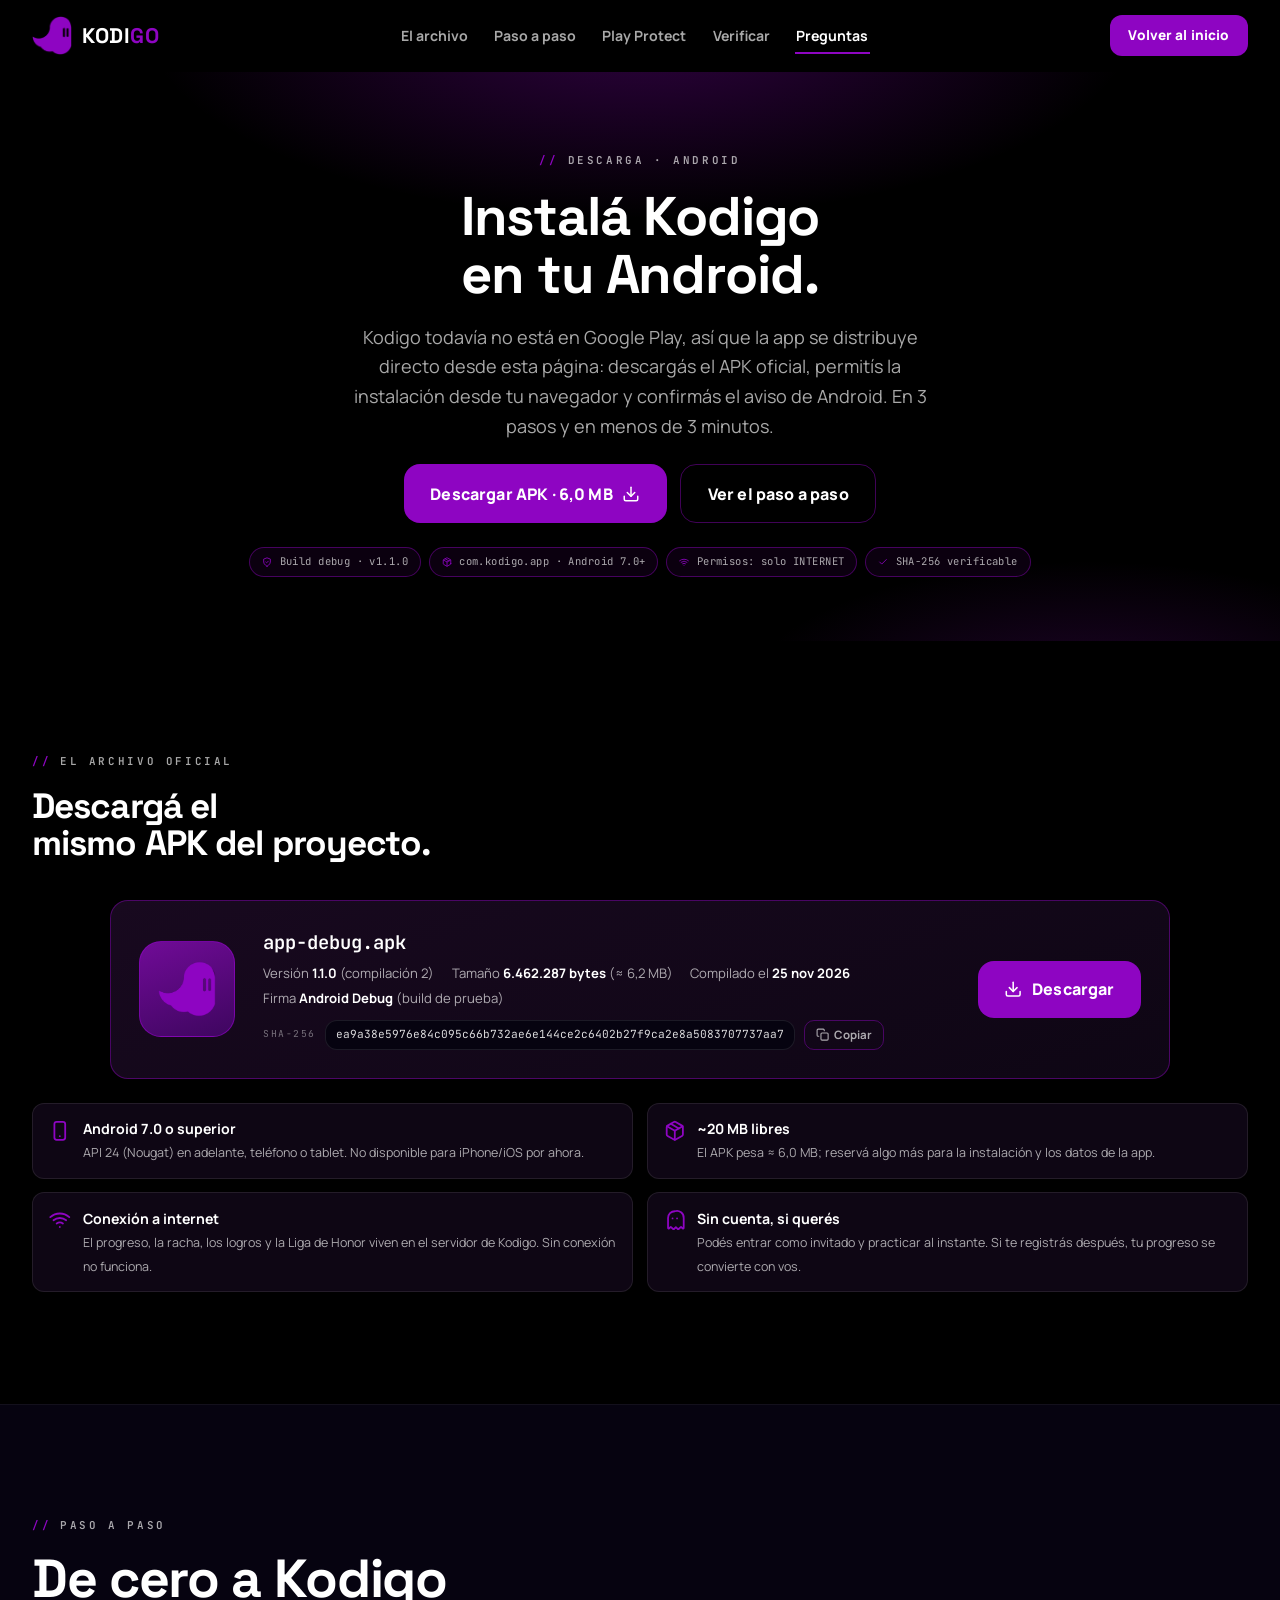
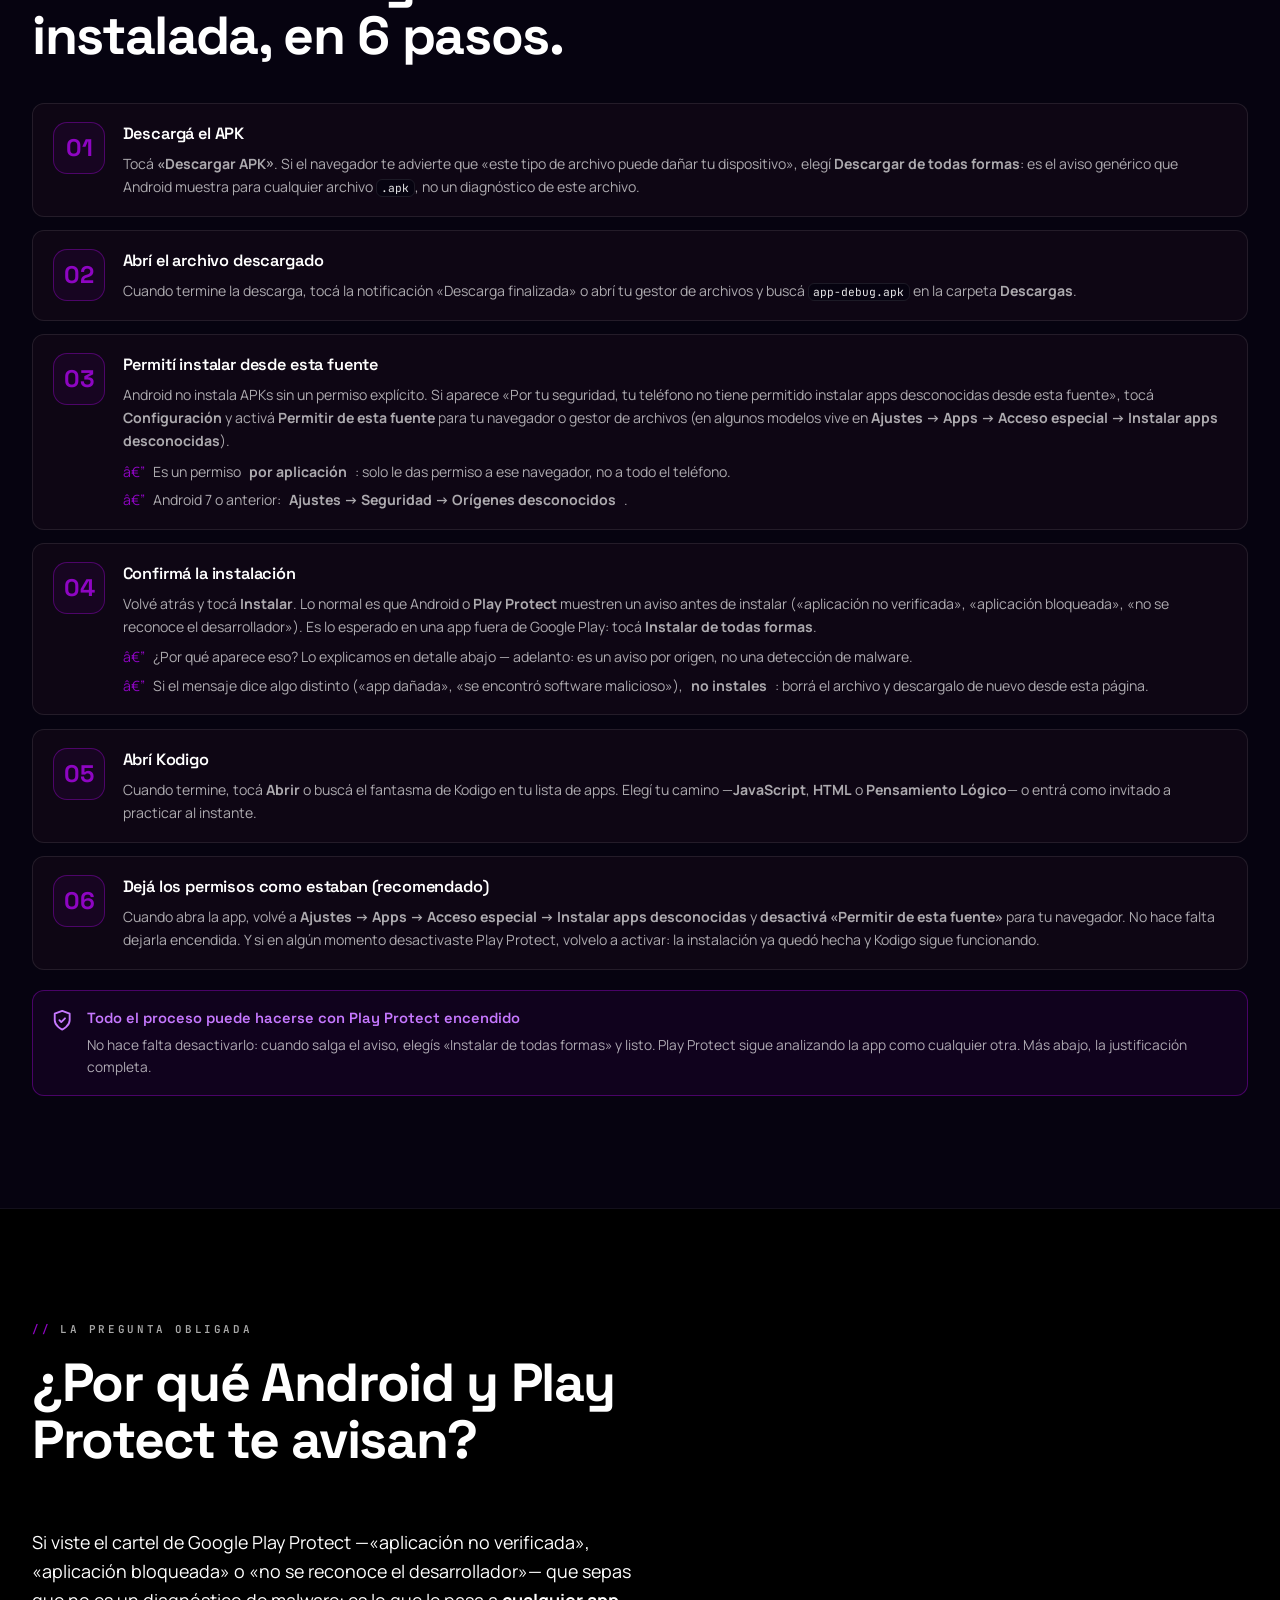
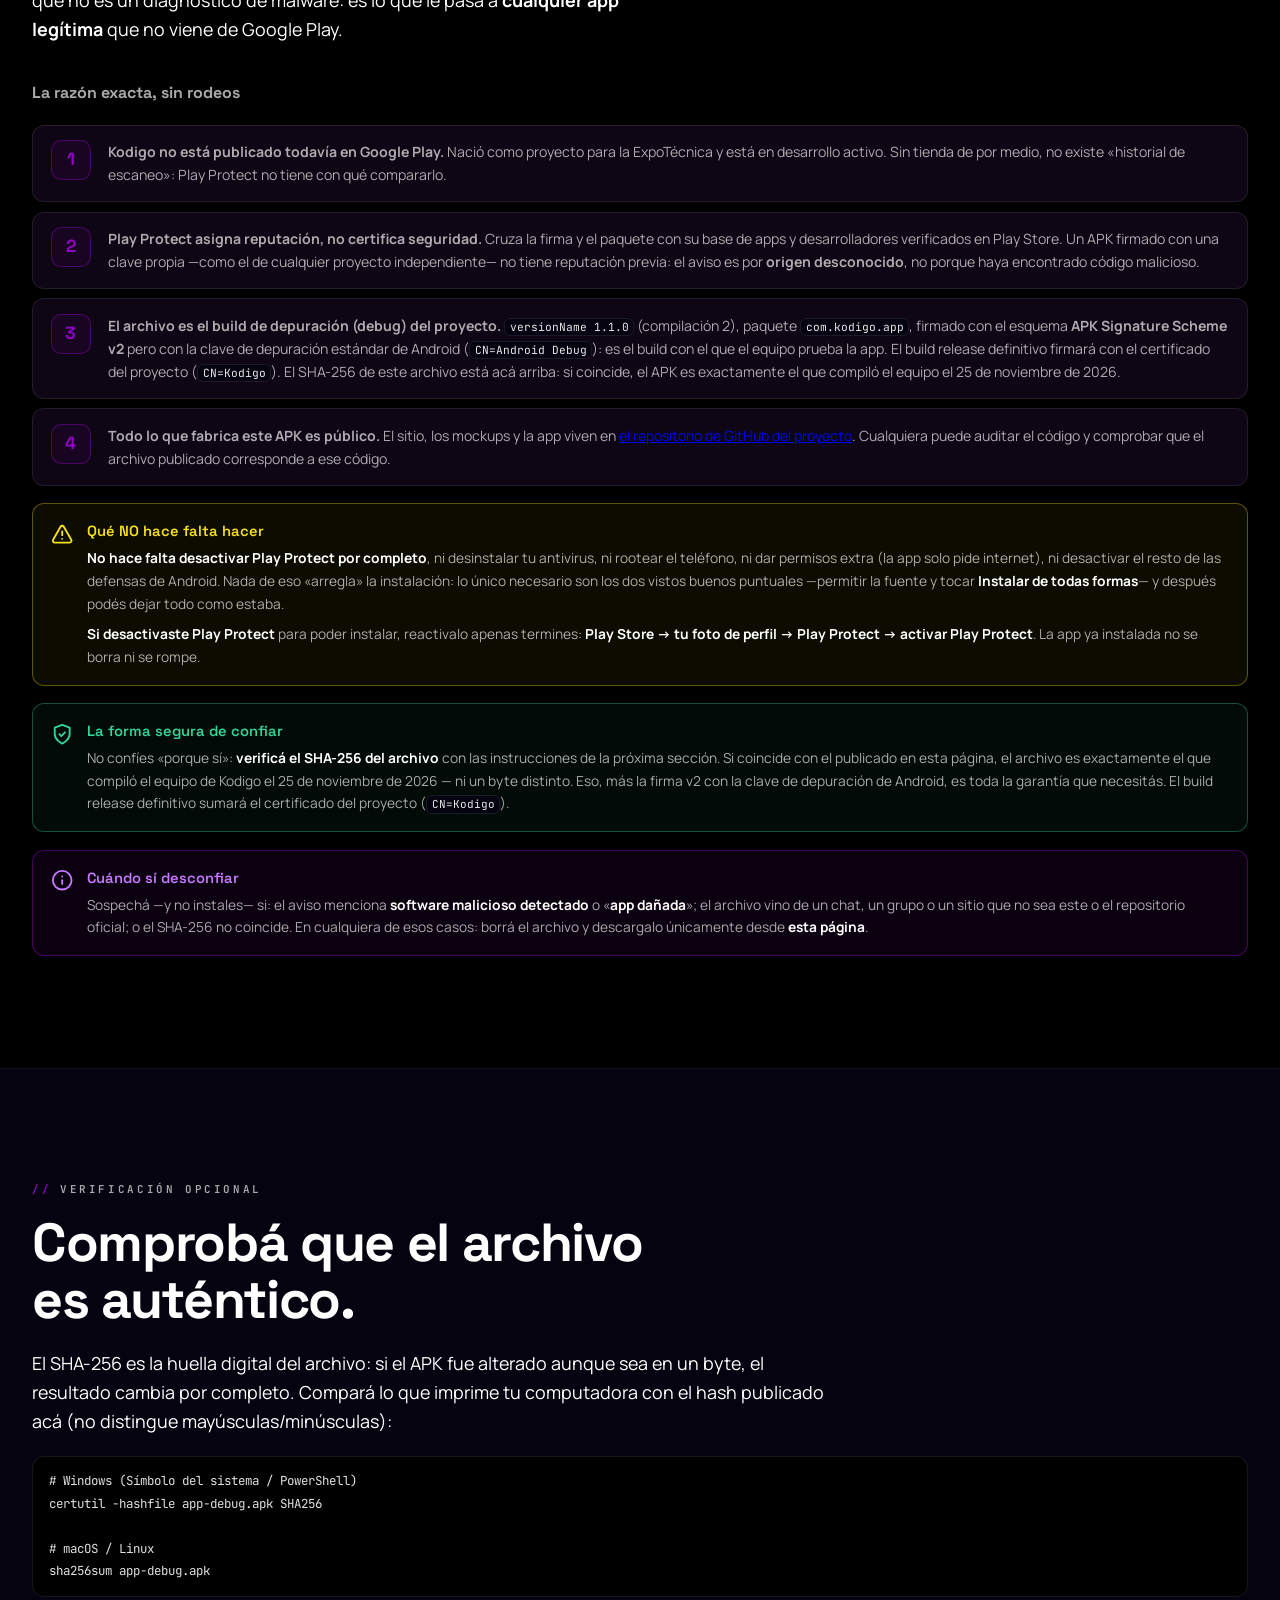
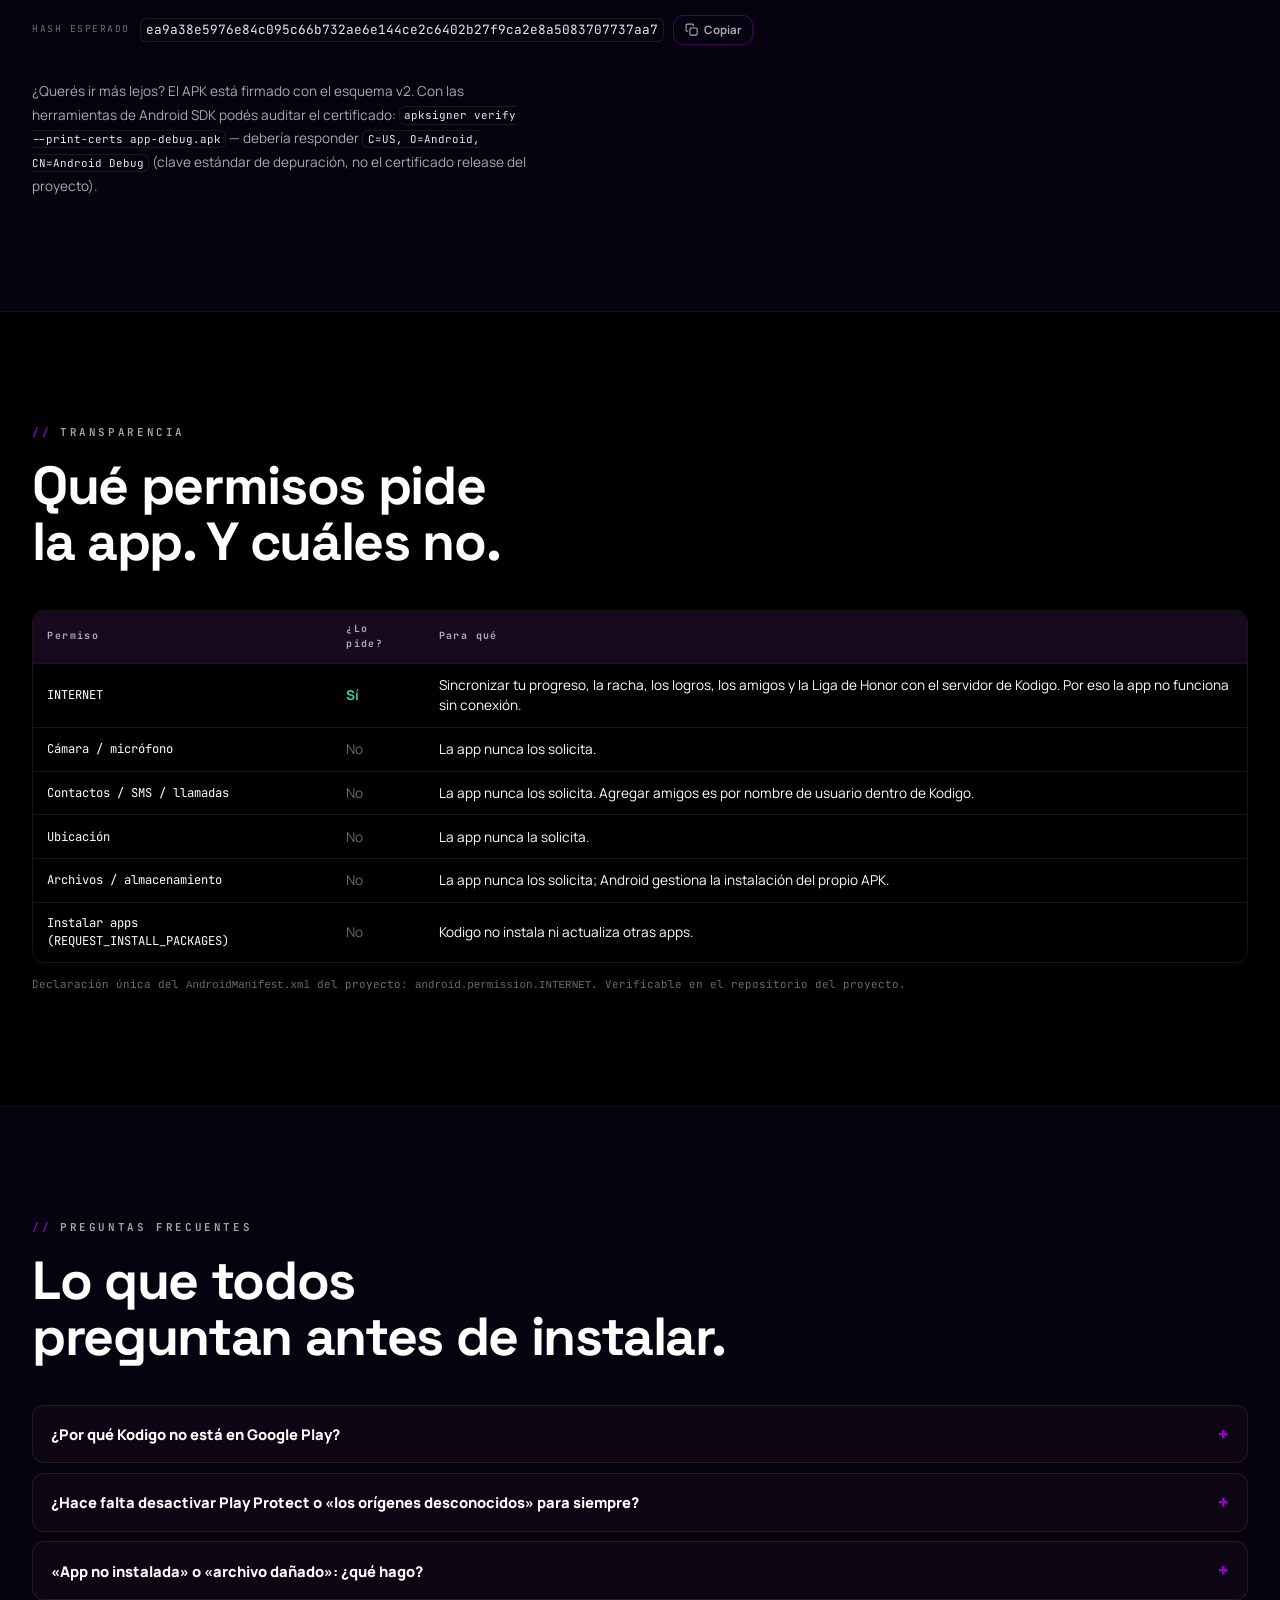
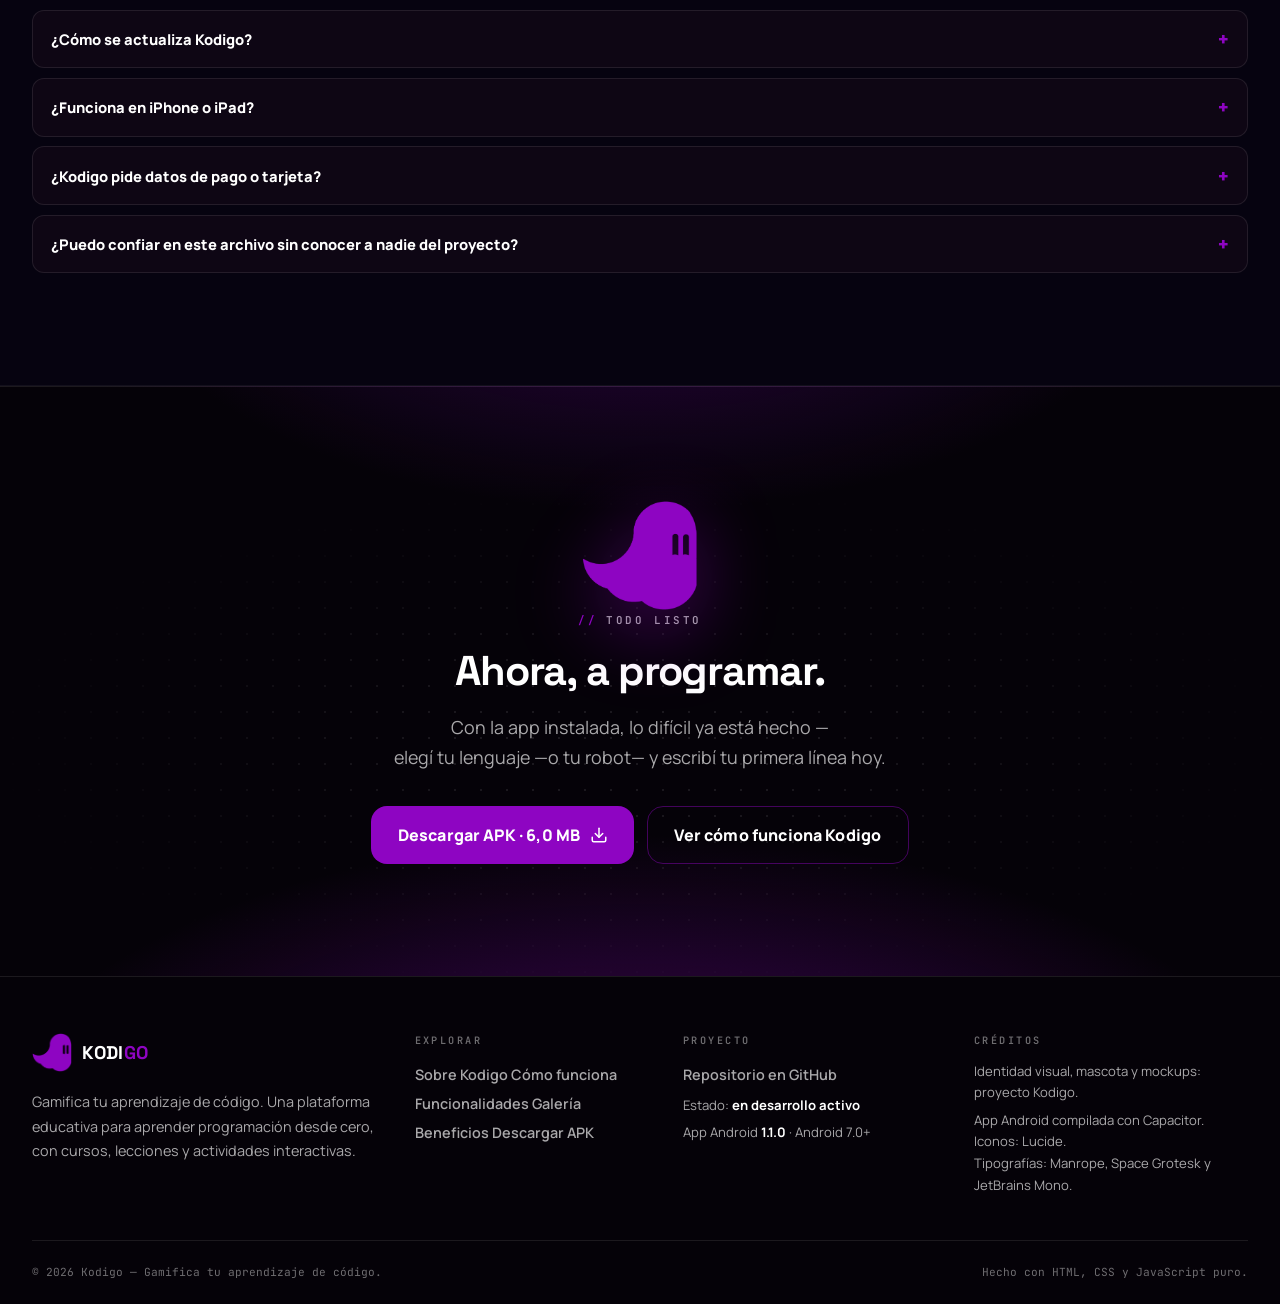
==== commit 5feadbef: "actualiza APK 1.1.0 (compilacion 2) con limite de comprobacion" ====
--- a/descarga.html
+++ b/descarga.html
@@ -109,14 +109,14 @@
               <p class="file-name">app-debug.apk</p>
               <div class="file-meta">
                 <span>Versión <strong>1.1.0</strong> (compilación 2)</span>
-                <span>Tamaño <strong>6.462.284 bytes</strong> (≈ 6,2 MB)</span>
+                <span>Tamaño <strong>6.462.287 bytes</strong> (≈ 6,2 MB)</span>
                 <span>Compilado el <strong>25 nov 2026</strong></span>
                 <span>Firma <strong>Android Debug</strong> (build de prueba)</span>
               </div>
               <div class="file-hash-row">
                 <span class="file-hash-label">SHA-256</span>
-                <code class="file-hash" id="apk-hash">543bd863a1fb727f68a67c5f296115a1d4b4ced6c3188960acfb58ba42927a61</code>
-                <button class="copy-btn" type="button" data-copy="543bd863a1fb727f68a67c5f296115a1d4b4ced6c3188960acfb58ba42927a61" aria-label="Copiar el SHA-256 del APK">
+                <code class="file-hash" id="apk-hash">ea9a38e5976e84c095c66b732ae6e144ce2c6402b27f9ca2e8a5083707737aa7</code>
+                <button class="copy-btn" type="button" data-copy="ea9a38e5976e84c095c66b732ae6e144ce2c6402b27f9ca2e8a5083707737aa7" aria-label="Copiar el SHA-256 del APK">
                   <i data-lucide="copy"></i><span class="copy-label">Copiar</span>
                 </button>
               </div>
@@ -356,8 +356,8 @@
 
             <div class="file-hash-row" style="margin-top: 0">
               <span class="file-hash-label">HASH ESPERADO</span>
-              <code class="file-hash hash-expected">543bd863a1fb727f68a67c5f296115a1d4b4ced6c3188960acfb58ba42927a61</code>
-              <button class="copy-btn" type="button" data-copy="543bd863a1fb727f68a67c5f296115a1d4b4ced6c3188960acfb58ba42927a61" aria-label="Copiar el SHA-256 esperado">
+              <code class="file-hash hash-expected">ea9a38e5976e84c095c66b732ae6e144ce2c6402b27f9ca2e8a5083707737aa7</code>
+              <button class="copy-btn" type="button" data-copy="ea9a38e5976e84c095c66b732ae6e144ce2c6402b27f9ca2e8a5083707737aa7" aria-label="Copiar el SHA-256 esperado">
                 <i data-lucide="copy"></i><span class="copy-label">Copiar</span>
               </button>
             </div>
